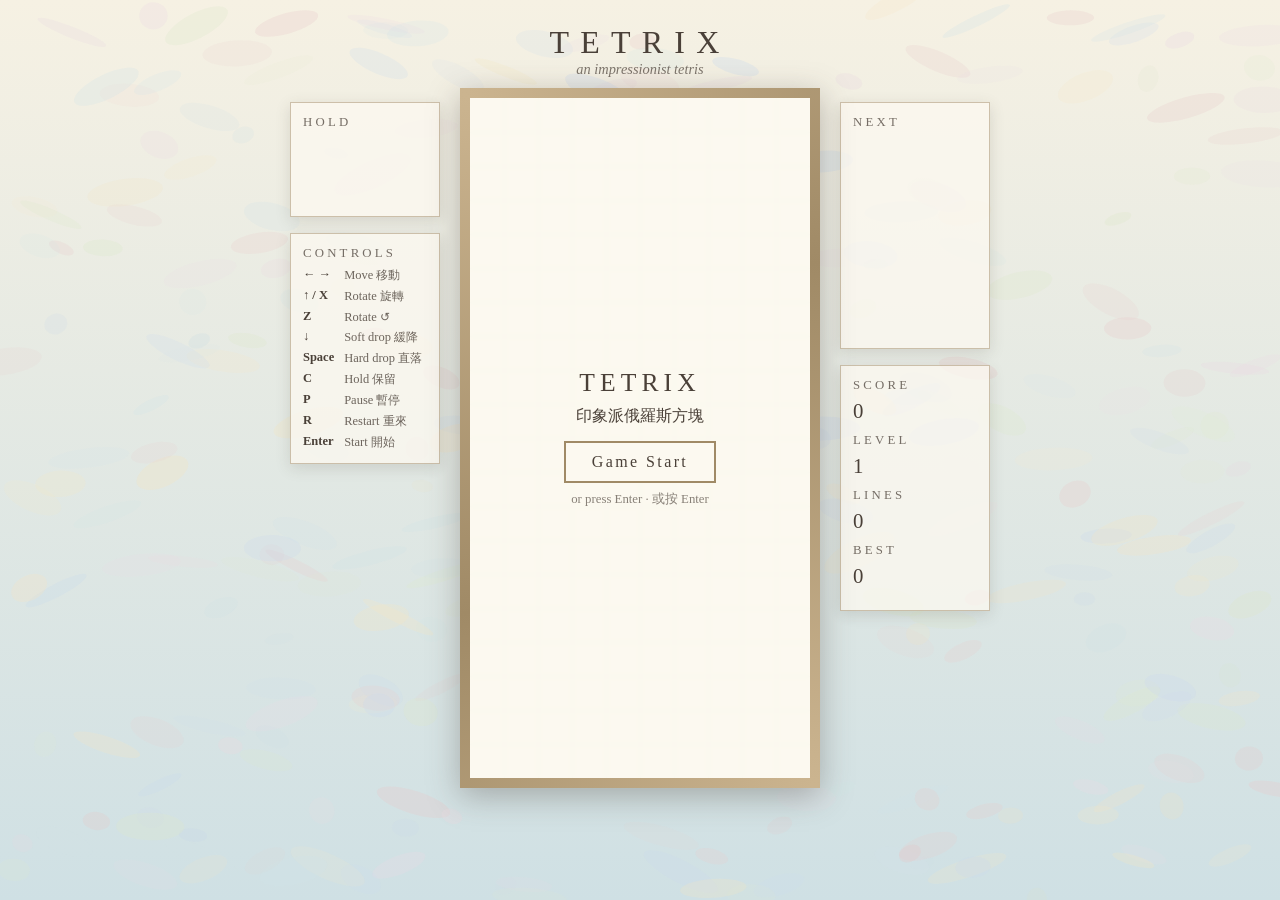
==== index.html @ b40b98a2 "Fit the board to the window height Cell size is now computed from the viewport at load (and on resiz" ====
<!DOCTYPE html>
<!-- GENERATED FILE — do not edit. Edit src/, styles.css or dev.html, then run: node build.mjs -->
<html lang="en">
<head>
  <meta charset="UTF-8" />
  <meta name="viewport" content="width=device-width, initial-scale=1.0" />
  <title>Tetrix — An Impressionist Tetris</title>
  <style>
/* Page chrome only — everything inside the canvases is painted by JS.
   Typography leans on serifs for the gallery / impressionist mood. */

* {
  margin: 0;
  padding: 0;
  box-sizing: border-box;
}

body {
  font-family: Georgia, 'Times New Roman', serif;
  color: #4a4038;
  min-height: 100vh;
  overflow: hidden;
}

#background {
  position: fixed;
  inset: 0;
  z-index: -1;
}

.frame {
  display: flex;
  justify-content: center;
  align-items: flex-start;
  gap: 20px;
  padding: 24px 16px;
}

.stage {
  text-align: center;
}

.stage h1 {
  font-size: 2rem;
  font-weight: normal;
  letter-spacing: 0.35em;
  text-transform: uppercase;
}

.subtitle {
  font-style: italic;
  font-size: 0.9rem;
  opacity: 0.7;
  margin-bottom: 10px;
}

.board-wrap {
  position: relative;
  display: inline-block;
  border: 10px solid #b9a382;
  border-image: linear-gradient(135deg, #cbb48f, #a08a66, #cbb48f) 1;
  box-shadow: 0 8px 30px rgba(74, 64, 56, 0.35);
  background: #fcf9f0;
}

#board {
  display: block;
}

#effects {
  position: absolute;
  inset: 0;
  pointer-events: none;
}

.overlay {
  position: absolute;
  inset: 0;
  display: flex;
  flex-direction: column;
  justify-content: center;
  align-items: center;
  gap: 8px;
  background: rgba(252, 249, 240, 0.82);
  backdrop-filter: blur(2px);
}

.overlay h2 {
  font-size: 1.6rem;
  letter-spacing: 0.2em;
  text-transform: uppercase;
  font-weight: normal;
}

.overlay.hidden {
  display: none;
}

.overlay button {
  font-family: inherit;
  font-size: 1rem;
  letter-spacing: 0.15em;
  padding: 10px 26px;
  margin-top: 6px;
  color: #4a4038;
  background: rgba(252, 249, 240, 0.9);
  border: 2px solid #a08a66;
  cursor: pointer;
  transition: background 0.15s ease, transform 0.15s ease;
}

.overlay button:hover {
  background: #f2e3c0;
  transform: scale(1.04);
}

.overlay .hint {
  font-size: 0.8rem;
  opacity: 0.65;
}

.side {
  display: flex;
  flex-direction: column;
  gap: 16px;
  width: 150px;
  padding-top: 78px;
}

.panel {
  background: rgba(252, 249, 240, 0.75);
  border: 1px solid rgba(160, 138, 102, 0.5);
  box-shadow: 0 4px 14px rgba(74, 64, 56, 0.15);
  padding: 12px;
}

.panel h2 {
  font-size: 0.8rem;
  letter-spacing: 0.25em;
  text-transform: uppercase;
  font-weight: normal;
  opacity: 0.75;
  margin-bottom: 6px;
}

.panel canvas {
  display: block;
  margin: 0 auto;
}

.stats .stat {
  font-size: 1.3rem;
  margin-bottom: 10px;
  font-variant-numeric: tabular-nums;
}

.controls dl {
  display: grid;
  grid-template-columns: auto 1fr;
  gap: 4px 10px;
  font-size: 0.78rem;
}

.controls dt {
  font-weight: bold;
  white-space: nowrap;
}

.controls dd {
  opacity: 0.8;
}
</style>
</head>
<body>
  <canvas id="background"></canvas>

  <main class="frame">
    <aside class="side">
      <section class="panel">
        <h2>Hold</h2>
        <canvas id="hold"></canvas>
      </section>
      <section class="panel controls">
        <h2>Controls</h2>
        <dl>
          <dt>← →</dt><dd>Move 移動</dd>
          <dt>↑ / X</dt><dd>Rotate 旋轉</dd>
          <dt>Z</dt><dd>Rotate ↺</dd>
          <dt>↓</dt><dd>Soft drop 緩降</dd>
          <dt>Space</dt><dd>Hard drop 直落</dd>
          <dt>C</dt><dd>Hold 保留</dd>
          <dt>P</dt><dd>Pause 暫停</dd>
          <dt>R</dt><dd>Restart 重來</dd>
          <dt>Enter</dt><dd>Start 開始</dd>
        </dl>
      </section>
    </aside>

    <section class="stage">
      <h1>Tetrix</h1>
      <p class="subtitle">an impressionist tetris</p>
      <div class="board-wrap">
        <canvas id="board"></canvas>
        <canvas id="effects"></canvas>
        <div id="overlay" class="overlay hidden"></div>
      </div>
    </section>

    <aside class="side">
      <section class="panel">
        <h2>Next</h2>
        <canvas id="next"></canvas>
      </section>
      <section class="panel stats">
        <h2>Score</h2>
        <p class="stat" id="stat-score">0</p>
        <h2>Level</h2>
        <p class="stat" id="stat-level">1</p>
        <h2>Lines</h2>
        <p class="stat" id="stat-lines">0</p>
        <h2>Best</h2>
        <p class="stat" id="stat-high">0</p>
      </section>
    </aside>
  </main>

  <script>
'use strict';

// ---- src/core/emitter.js ----
const __m_core_emitter_js = (() => {
// Minimal event emitter so core logic can announce events (line clears,
// game over) without knowing about rendering or effects.

function createEmitter() {
  const listeners = new Map();
  return {
    on(event, fn) {
      if (!listeners.has(event)) listeners.set(event, new Set());
      listeners.get(event).add(fn);
      return () => listeners.get(event).delete(fn);
    },
    emit(event, payload) {
      const set = listeners.get(event);
      if (set) for (const fn of set) fn(payload);
    },
  };
}
return { createEmitter };
})();
const { createEmitter } = __m_core_emitter_js;


// ---- src/core/tetromino.js ----
const __m_core_tetromino_js = (() => {
// Tetromino definitions: base shapes, precomputed rotation states, and
// SRS wall-kick tables. Pure data + pure functions — no DOM.

const BASE_SHAPES = {
  I: [
    [0, 0, 0, 0],
    [1, 1, 1, 1],
    [0, 0, 0, 0],
    [0, 0, 0, 0],
  ],
  J: [
    [1, 0, 0],
    [1, 1, 1],
    [0, 0, 0],
  ],
  L: [
    [0, 0, 1],
    [1, 1, 1],
    [0, 0, 0],
  ],
  O: [
    [1, 1],
    [1, 1],
  ],
  S: [
    [0, 1, 1],
    [1, 1, 0],
    [0, 0, 0],
  ],
  T: [
    [0, 1, 0],
    [1, 1, 1],
    [0, 0, 0],
  ],
  Z: [
    [1, 1, 0],
    [0, 1, 1],
    [0, 0, 0],
  ],
};

const TYPES = Object.keys(BASE_SHAPES); // ['I','J','L','O','S','T','Z']

function rotateCW(matrix) {
  const n = matrix.length;
  const out = Array.from({ length: n }, () => Array(n).fill(0));
  for (let y = 0; y < n; y++) {
    for (let x = 0; x < n; x++) out[x][n - 1 - y] = matrix[y][x];
  }
  return out;
}

function cellsOf(matrix) {
  const cells = [];
  for (let y = 0; y < matrix.length; y++) {
    for (let x = 0; x < matrix.length; x++) {
      if (matrix[y][x]) cells.push([x, y]);
    }
  }
  return cells;
}

// ROTATIONS[type][rot] = list of [x, y] offsets, rot in 0..3 (CW order).
const ROTATIONS = {};
const MATRIX_SIZE = {};
for (const type of TYPES) {
  let m = BASE_SHAPES[type];
  MATRIX_SIZE[type] = m.length;
  ROTATIONS[type] = [];
  for (let r = 0; r < 4; r++) {
    ROTATIONS[type].push(cellsOf(m));
    m = rotateCW(m);
  }
}

// SRS wall kicks, expressed in screen coordinates (y grows downward, so the
// standard tables' y offsets are negated here). Key: `${from}>${to}`.
const KICKS_JLSTZ = {
  '0>1': [[0, 0], [-1, 0], [-1, -1], [0, 2], [-1, 2]],
  '1>0': [[0, 0], [1, 0], [1, 1], [0, -2], [1, -2]],
  '1>2': [[0, 0], [1, 0], [1, 1], [0, -2], [1, -2]],
  '2>1': [[0, 0], [-1, 0], [-1, -1], [0, 2], [-1, 2]],
  '2>3': [[0, 0], [1, 0], [1, -1], [0, 2], [1, 2]],
  '3>2': [[0, 0], [-1, 0], [-1, 1], [0, -2], [-1, -2]],
  '3>0': [[0, 0], [-1, 0], [-1, 1], [0, -2], [-1, -2]],
  '0>3': [[0, 0], [1, 0], [1, -1], [0, 2], [1, 2]],
};

const KICKS_I = {
  '0>1': [[0, 0], [-2, 0], [1, 0], [-2, 1], [1, -2]],
  '1>0': [[0, 0], [2, 0], [-1, 0], [2, -1], [-1, 2]],
  '1>2': [[0, 0], [-1, 0], [2, 0], [-1, -2], [2, 1]],
  '2>1': [[0, 0], [1, 0], [-2, 0], [1, 2], [-2, -1]],
  '2>3': [[0, 0], [2, 0], [-1, 0], [2, -1], [-1, 2]],
  '3>2': [[0, 0], [-2, 0], [1, 0], [-2, 1], [1, -2]],
  '3>0': [[0, 0], [1, 0], [-2, 0], [1, 2], [-2, -1]],
  '0>3': [[0, 0], [-1, 0], [2, 0], [-1, -2], [2, 1]],
};

function kicksFor(type, fromRot, toRot) {
  if (type === 'O') return [[0, 0]];
  const table = type === 'I' ? KICKS_I : KICKS_JLSTZ;
  return table[`${fromRot}>${toRot}`];
}

function spawnPosition(type, boardCols) {
  const size = MATRIX_SIZE[type];
  return {
    x: Math.floor((boardCols - size) / 2),
    y: type === 'I' ? -1 : 0,
  };
}
return { TYPES, ROTATIONS, MATRIX_SIZE, kicksFor, spawnPosition };
})();
const { TYPES, ROTATIONS, MATRIX_SIZE, kicksFor, spawnPosition } = __m_core_tetromino_js;


// ---- src/core/bag.js ----
const __m_core_bag_js = (() => {
// 7-bag randomizer: every 7 consecutive pieces contain each tetromino
// exactly once. RNG is injectable so tests can be deterministic.


function createBag(rng = Math.random) {
  let bag = [];

  function refill() {
    bag = [...TYPES];
    for (let i = bag.length - 1; i > 0; i--) {
      const j = Math.floor(rng() * (i + 1));
      [bag[i], bag[j]] = [bag[j], bag[i]];
    }
  }

  return {
    next() {
      if (bag.length === 0) refill();
      return bag.pop();
    },
  };
}
return { createBag };
})();
const { createBag } = __m_core_bag_js;


// ---- src/core/board.js ----
const __m_core_board_js = (() => {
// The playfield grid. Cells hold either null or a tetromino type string
// ('I'..'Z') — rendering decides what a type looks like.

function createBoard(cols, rows) {
  let grid = makeGrid(cols, rows);

  function makeGrid(w, h) {
    return Array.from({ length: h }, () => Array(w).fill(null));
  }

  return {
    cols,
    rows,
    get grid() {
      return grid;
    },
    cellAt(x, y) {
      return y >= 0 ? grid[y][x] : null;
    },
    // cells: [x, y] offsets; px/py: piece origin. Cells above the top
    // (y < 0) only collide with the side walls.
    collides(cells, px, py) {
      for (const [cx, cy] of cells) {
        const x = px + cx;
        const y = py + cy;
        if (x < 0 || x >= cols || y >= rows) return true;
        if (y >= 0 && grid[y][x] !== null) return true;
      }
      return false;
    },
    // Returns true if any merged cell landed above the visible field (top-out).
    merge(cells, px, py, type) {
      let topOut = false;
      for (const [cx, cy] of cells) {
        const x = px + cx;
        const y = py + cy;
        if (y < 0) {
          topOut = true;
          continue;
        }
        grid[y][x] = type;
      }
      return topOut;
    },
    fullRows() {
      const rowsFound = [];
      for (let y = 0; y < rows; y++) {
        if (grid[y].every((c) => c !== null)) rowsFound.push(y);
      }
      return rowsFound;
    },
    clearRows(rowIndexes) {
      const keep = grid.filter((_, y) => !rowIndexes.includes(y));
      while (keep.length < rows) keep.unshift(Array(cols).fill(null));
      grid = keep;
    },
    reset() {
      grid = makeGrid(cols, rows);
    },
  };
}
return { createBoard };
})();
const { createBoard } = __m_core_board_js;


// ---- src/core/game.js ----
const __m_core_game_js = (() => {
// Game state machine: spawning, gravity, lock delay, rotation with kicks,
// scoring, levels, hold. Pure logic — drives everything via tick(dt) and
// emits events; it never touches the DOM.


const STATE = {
  READY: 'ready', // waiting on the start screen; nothing moves until start()
  PLAYING: 'playing',
  PAUSED: 'paused',
  GAME_OVER: 'gameover',
};

function createGame({ board: boardCfg, timing, scoring, gravityMs, rng } = {}) {
  const cols = boardCfg?.cols ?? 10;
  const rows = boardCfg?.rows ?? 20;
  const lockDelayMs = timing?.lockDelayMs ?? 500;
  const score1 = scoring?.lineClear ?? { 1: 100, 2: 300, 3: 500, 4: 800 };
  const softDropPerCell = scoring?.softDropPerCell ?? 1;
  const hardDropPerCell = scoring?.hardDropPerCell ?? 2;
  const linesPerLevel = scoring?.linesPerLevel ?? 10;
  const gravityFn = gravityMs ?? ((level) => Math.max(1000 * 0.82 ** (level - 1), 55));

  const board = createBoard(cols, rows);
  const emitter = createEmitter();
  let bag = createBag(rng);

  const game = {
    board,
    state: STATE.READY,
    piece: null, // { type, rot, x, y }
    queue: [],
    holdType: null,
    canHold: true,
    score: 0,
    lines: 0,
    level: 1,
    on: emitter.on,
  };

  let gravityTimer = 0;
  let lockTimer = 0;
  let grounded = false;

  function cellsOf(piece) {
    return ROTATIONS[piece.type][piece.rot];
  }

  function refillQueue() {
    while (game.queue.length < 3) game.queue.push(bag.next());
  }

  function spawn(type) {
    const { x, y } = spawnPosition(type, cols);
    const piece = { type, rot: 0, x, y };
    if (board.collides(cellsOf(piece), x, y)) {
      game.piece = piece; // leave it visible where it jammed
      endGame();
      return;
    }
    game.piece = piece;
    gravityTimer = 0;
    lockTimer = 0;
    grounded = false;
  }

  function spawnNext() {
    refillQueue();
    spawn(game.queue.shift());
    refillQueue();
  }

  function endGame() {
    game.state = STATE.GAME_OVER;
    emitter.emit('gameover', { score: game.score, lines: game.lines, level: game.level });
  }

  function tryMove(dx, dy) {
    const p = game.piece;
    if (!p) return false;
    if (board.collides(cellsOf(p), p.x + dx, p.y + dy)) return false;
    p.x += dx;
    p.y += dy;
    if (dx !== 0) lockTimer = 0; // successful shift resets lock delay
    return true;
  }

  function isGrounded() {
    const p = game.piece;
    return board.collides(cellsOf(p), p.x, p.y + 1);
  }

  function lockPiece() {
    const p = game.piece;
    const topOut = board.merge(cellsOf(p), p.x, p.y, p.type);
    emitter.emit('lock', { piece: { ...p } });
    game.canHold = true;

    const full = board.fullRows();
    if (full.length > 0) {
      const cells = [];
      for (const y of full) {
        for (let x = 0; x < cols; x++) cells.push({ x, y, type: board.cellAt(x, y) });
      }
      board.clearRows(full);
      game.lines += full.length;
      game.score += (score1[full.length] ?? 0) * game.level;
      const newLevel = Math.floor(game.lines / linesPerLevel) + 1;
      if (newLevel > game.level) {
        game.level = newLevel;
        emitter.emit('levelup', { level: newLevel });
      }
      emitter.emit('lineclear', { rows: full, count: full.length, cells });
    }

    if (topOut) {
      endGame();
      return;
    }
    spawnNext();
  }

  const api = {
    get boardGrid() {
      return board.grid;
    },
    start() {
      if (game.state !== STATE.READY) return;
      spawnNext();
      game.state = STATE.PLAYING;
    },
    tick(dt) {
      if (game.state !== STATE.PLAYING || !game.piece) return;
      if (isGrounded()) {
        grounded = true;
        lockTimer += dt;
        if (lockTimer >= lockDelayMs) lockPiece();
        return;
      }
      if (grounded) {
        // Walked off a ledge — falling again.
        grounded = false;
        lockTimer = 0;
      }
      gravityTimer += dt;
      const step = gravityFn(game.level);
      while (gravityTimer >= step) {
        gravityTimer -= step;
        if (!tryMove(0, 1)) break;
      }
    },
    moveLeft() {
      if (game.state === STATE.PLAYING) tryMove(-1, 0);
    },
    moveRight() {
      if (game.state === STATE.PLAYING) tryMove(1, 0);
    },
    softDrop() {
      if (game.state !== STATE.PLAYING) return;
      if (tryMove(0, 1)) {
        game.score += softDropPerCell;
        gravityTimer = 0;
      }
    },
    hardDrop() {
      if (game.state !== STATE.PLAYING || !game.piece) return;
      let dist = 0;
      while (tryMove(0, 1)) dist++;
      game.score += dist * hardDropPerCell;
      lockPiece();
    },
    rotate(dir) {
      // dir: 1 = CW, -1 = CCW
      if (game.state !== STATE.PLAYING || !game.piece) return false;
      const p = game.piece;
      const toRot = (p.rot + dir + 4) % 4;
      for (const [kx, ky] of kicksFor(p.type, p.rot, toRot)) {
        if (!board.collides(ROTATIONS[p.type][toRot], p.x + kx, p.y + ky)) {
          p.rot = toRot;
          p.x += kx;
          p.y += ky;
          lockTimer = 0; // successful rotation resets lock delay
          return true;
        }
      }
      return false;
    },
    hold() {
      if (game.state !== STATE.PLAYING || !game.canHold || !game.piece) return;
      const current = game.piece.type;
      game.canHold = false;
      if (game.holdType === null) {
        game.holdType = current;
        spawnNext();
      } else {
        const swapped = game.holdType;
        game.holdType = current;
        spawn(swapped);
      }
    },
    ghostY() {
      const p = game.piece;
      if (!p) return null;
      let y = p.y;
      while (!board.collides(cellsOf(p), p.x, y + 1)) y++;
      return y;
    },
    togglePause() {
      if (game.state === STATE.PLAYING) game.state = STATE.PAUSED;
      else if (game.state === STATE.PAUSED) game.state = STATE.PLAYING;
    },
    reset() {
      board.reset();
      bag = createBag(rng);
      game.queue = [];
      game.holdType = null;
      game.canHold = true;
      game.score = 0;
      game.lines = 0;
      game.level = 1;
      game.state = STATE.PLAYING;
      spawnNext();
    },
    game,
  };

  return api;
}
return { STATE, createGame };
})();
const { STATE, createGame } = __m_core_game_js;


// ---- src/config.js ----
const __m_config_js = (() => {
// All gameplay/visual tunables live here so collaborators can adjust
// behaviour without touching logic. Keep this file dependency-free.

const BOARD = {
  cols: 10,
  rows: 20,
  cellSize: 34,    // px — the preferred size; shrunk at runtime to fit the window
  minCellSize: 16, // px — never smaller than this, even on tiny windows
};

// Vertical page chrome around the board (title + paddings + frame border),
// used to compute how much height is left for the board itself.
const PAGE_CHROME_PX = 150;

// Milliseconds per gravity step for a given level (1-based).
function gravityMs(level) {
  return Math.max(1000 * Math.pow(0.82, level - 1), 55);
}

const TIMING = {
  lockDelayMs: 500,
  dasMs: 170,       // delay before auto-repeat of left/right
  arrMs: 40,        // auto-repeat rate of left/right
  softDropMs: 40,   // soft-drop repeat rate while held
};

const SCORING = {
  lineClear: { 1: 100, 2: 300, 3: 500, 4: 800 }, // multiplied by level
  softDropPerCell: 1,
  hardDropPerCell: 2,
  linesPerLevel: 10,
};

// Monet-inspired palette: pond blues, wisteria, ochre, willow green, lilac, poppy.
const PALETTE = {
  I: '#5FA3B5',
  J: '#7B85B8',
  L: '#D9A15F',
  O: '#E3C567',
  S: '#8FAE6E',
  T: '#B287B6',
  Z: '#C9797B',
};

const CANVAS_STYLE = {
  pageTop: '#f6f1e3',      // cream canvas
  pageBottom: '#cfe0e4',   // pale pond blue
  boardWash: 'rgba(252, 249, 240, 0.72)', // translucent panel over the painting
  gridLine: 'rgba(90, 80, 70, 0.08)',
  backgroundDabs: ['#cfe0e4', '#e8d8e0', '#dbe6c9', '#f2e3c0', '#c9d8ea', '#e6c9c9'],
};

const EFFECTS = {
  particlesPerCell: 6,
  heartColors: ['#e58fa2', '#d96d8a', '#f0b3c0', '#c9797b'],
  starColors: ['#e9c46a', '#f4d58d', '#d9a15f', '#f7e8b0'],
  particleTtlMs: [700, 1300], // min..max lifetime
};

const KEYS = {
  left: ['ArrowLeft'],
  right: ['ArrowRight'],
  softDrop: ['ArrowDown'],
  hardDrop: [' '],
  rotateCW: ['ArrowUp', 'x', 'X'],
  rotateCCW: ['z', 'Z'],
  hold: ['c', 'C', 'Shift'],
  pause: ['p', 'P', 'Escape'],
  restart: ['r', 'R'],
  start: ['Enter'],
};
return { BOARD, PAGE_CHROME_PX, gravityMs, TIMING, SCORING, PALETTE, CANVAS_STYLE, EFFECTS, KEYS };
})();
const { BOARD, PAGE_CHROME_PX, gravityMs, TIMING, SCORING, PALETTE, CANVAS_STYLE, EFFECTS, KEYS } = __m_config_js;
const config = __m_config_js; // main.js uses 'import * as config'

// ---- src/render/sprites.js ----
const __m_render_sprites_js = (() => {
// Impressionist cell sprites. Each tetromino colour is painted ONCE onto an
// offscreen canvas as layers of short brush "dabs" with hue/light jitter,
// then blitted every frame — painterly look at 60 fps.

function hexToHsl(hex) {
  const n = parseInt(hex.slice(1), 16);
  const r = ((n >> 16) & 255) / 255;
  const g = ((n >> 8) & 255) / 255;
  const b = (n & 255) / 255;
  const max = Math.max(r, g, b);
  const min = Math.min(r, g, b);
  const l = (max + min) / 2;
  let h = 0;
  let s = 0;
  if (max !== min) {
    const d = max - min;
    s = l > 0.5 ? d / (2 - max - min) : d / (max + min);
    if (max === r) h = ((g - b) / d + (g < b ? 6 : 0)) / 6;
    else if (max === g) h = ((b - r) / d + 2) / 6;
    else h = ((r - g) / d + 4) / 6;
  }
  return { h: h * 360, s: s * 100, l: l * 100 };
}

function hsla(h, s, l, a) {
  return `hsla(${h}, ${clamp(s, 0, 100)}%, ${clamp(l, 0, 100)}%, ${a})`;
}

function clamp(v, lo, hi) {
  return Math.min(hi, Math.max(lo, v));
}

function rand(lo, hi) {
  return lo + Math.random() * (hi - lo);
}

function paintDabs(ctx, size, base, { count, alpha, lightShift = 0 }) {
  for (let i = 0; i < count; i++) {
    const len = rand(size * 0.18, size * 0.45);
    const angle = -0.65 + rand(-0.5, 0.5); // diagonal stroke bias
    const x = rand(size * 0.08, size * 0.92);
    const y = rand(size * 0.08, size * 0.92);
    ctx.strokeStyle = hsla(
      base.h + rand(-12, 12),
      base.s + rand(-14, 10),
      base.l + lightShift + rand(-14, 14),
      rand(alpha[0], alpha[1]),
    );
    ctx.lineWidth = rand(2, 4.2);
    ctx.lineCap = 'round';
    ctx.beginPath();
    ctx.moveTo(x - (Math.cos(angle) * len) / 2, y - (Math.sin(angle) * len) / 2);
    ctx.lineTo(x + (Math.cos(angle) * len) / 2, y + (Math.sin(angle) * len) / 2);
    ctx.stroke();
  }
}

function paintCell(size, hex) {
  const canvas = document.createElement('canvas');
  canvas.width = size;
  canvas.height = size;
  const ctx = canvas.getContext('2d');
  const base = hexToHsl(hex);

  // Under-painting: a slightly muted wash of the base colour.
  ctx.fillStyle = hsla(base.h, base.s * 0.8, base.l * 0.92, 1);
  ctx.fillRect(0, 0, size, size);

  // Body strokes, then light catching the top-left, shadow at bottom-right.
  paintDabs(ctx, size, base, { count: 26, alpha: [0.2, 0.5] });
  ctx.save();
  ctx.beginPath();
  ctx.rect(0, 0, size * 0.65, size * 0.65);
  ctx.clip();
  paintDabs(ctx, size, base, { count: 8, alpha: [0.25, 0.5], lightShift: 18 });
  ctx.restore();
  ctx.save();
  ctx.beginPath();
  ctx.rect(size * 0.4, size * 0.4, size * 0.6, size * 0.6);
  ctx.clip();
  paintDabs(ctx, size, base, { count: 7, alpha: [0.2, 0.4], lightShift: -16 });
  ctx.restore();

  // A soft, hand-drawn edge instead of a hard border.
  ctx.strokeStyle = hsla(base.h, base.s, base.l - 24, 0.35);
  ctx.lineWidth = 2;
  ctx.strokeRect(1, 1, size - 2, size - 2);
  return canvas;
}

function paintGhost(size, hex) {
  const canvas = document.createElement('canvas');
  canvas.width = size;
  canvas.height = size;
  const ctx = canvas.getContext('2d');
  const base = hexToHsl(hex);
  ctx.fillStyle = hsla(base.h, base.s * 0.7, base.l, 0.12);
  ctx.fillRect(0, 0, size, size);
  ctx.strokeStyle = hsla(base.h, base.s, base.l - 10, 0.4);
  ctx.setLineDash([5, 4]);
  ctx.lineWidth = 2;
  ctx.strokeRect(2, 2, size - 4, size - 4);
  return canvas;
}

function createSprites(palette, cellSize) {
  const cells = {};
  const ghosts = {};
  for (const [type, hex] of Object.entries(palette)) {
    cells[type] = paintCell(cellSize, hex);
    ghosts[type] = paintGhost(cellSize, hex);
  }
  return {
    cell: (type) => cells[type],
    ghost: (type) => ghosts[type],
  };
}
return { createSprites };
})();
const { createSprites } = __m_render_sprites_js;


// ---- src/render/background.js ----
const __m_render_background_js = (() => {
// Full-page Monet-style backdrop: a soft sky-to-pond gradient covered in
// hundreds of translucent elliptical dabs. Painted once (and on resize).

function rand(lo, hi) {
  return lo + Math.random() * (hi - lo);
}

function paintBackground(canvas, style) {
  const w = (canvas.width = window.innerWidth);
  const h = (canvas.height = window.innerHeight);
  const ctx = canvas.getContext('2d');

  const grad = ctx.createLinearGradient(0, 0, 0, h);
  grad.addColorStop(0, style.pageTop);
  grad.addColorStop(1, style.pageBottom);
  ctx.fillStyle = grad;
  ctx.fillRect(0, 0, w, h);

  const dabCount = Math.round((w * h) / 3800);
  for (let i = 0; i < dabCount; i++) {
    const color = style.backgroundDabs[Math.floor(rand(0, style.backgroundDabs.length))];
    ctx.save();
    ctx.translate(rand(0, w), rand(0, h));
    ctx.rotate(rand(-0.5, 0.5));
    ctx.globalAlpha = rand(0.1, 0.32);
    ctx.fillStyle = color;
    ctx.beginPath();
    ctx.ellipse(0, 0, rand(10, 42), rand(5, 14), 0, 0, Math.PI * 2);
    ctx.fill();
    ctx.restore();
  }
}

function installBackground(canvas, style) {
  paintBackground(canvas, style);
  window.addEventListener('resize', () => paintBackground(canvas, style));
}
return { paintBackground, installBackground };
})();
const { paintBackground, installBackground } = __m_render_background_js;


// ---- src/render/renderer.js ----
const __m_render_renderer_js = (() => {
// Per-frame drawing of the playfield, ghost piece, and the Next/Hold
// previews. Knows nothing about game rules — it just reads game state.


const PREVIEW_CELL = 20; // px per cell inside Next/Hold panels

function createRenderer({ boardCanvas, nextCanvas, holdCanvas, sprites, config }) {
  const { cols, rows, cellSize } = config.BOARD;
  boardCanvas.width = cols * cellSize;
  boardCanvas.height = rows * cellSize;
  nextCanvas.width = 5 * PREVIEW_CELL;
  nextCanvas.height = 10 * PREVIEW_CELL;
  holdCanvas.width = 5 * PREVIEW_CELL;
  holdCanvas.height = 3.4 * PREVIEW_CELL;

  const ctx = boardCanvas.getContext('2d');
  const nextCtx = nextCanvas.getContext('2d');
  const holdCtx = holdCanvas.getContext('2d');

  function drawSpriteCell(type, x, y, ghost = false) {
    const sprite = ghost ? sprites.ghost(type) : sprites.cell(type);
    ctx.drawImage(sprite, x * cellSize, y * cellSize);
  }

  function drawBoard(api) {
    const { game } = api;
    ctx.clearRect(0, 0, boardCanvas.width, boardCanvas.height);
    ctx.fillStyle = config.CANVAS_STYLE.boardWash;
    ctx.fillRect(0, 0, boardCanvas.width, boardCanvas.height);

    ctx.strokeStyle = config.CANVAS_STYLE.gridLine;
    ctx.lineWidth = 1;
    for (let x = 1; x < cols; x++) {
      ctx.beginPath();
      ctx.moveTo(x * cellSize + 0.5, 0);
      ctx.lineTo(x * cellSize + 0.5, boardCanvas.height);
      ctx.stroke();
    }
    for (let y = 1; y < rows; y++) {
      ctx.beginPath();
      ctx.moveTo(0, y * cellSize + 0.5);
      ctx.lineTo(boardCanvas.width, y * cellSize + 0.5);
      ctx.stroke();
    }

    const grid = api.boardGrid;
    for (let y = 0; y < rows; y++) {
      for (let x = 0; x < cols; x++) {
        if (grid[y][x]) drawSpriteCell(grid[y][x], x, y);
      }
    }

    const piece = game.piece;
    if (piece && game.state !== 'gameover') {
      const cells = ROTATIONS[piece.type][piece.rot];
      const gy = api.ghostY();
      if (gy !== null && gy !== piece.y) {
        for (const [cx, cy] of cells) {
          if (gy + cy >= 0) drawSpriteCell(piece.type, piece.x + cx, gy + cy, true);
        }
      }
      for (const [cx, cy] of cells) {
        if (piece.y + cy >= 0) drawSpriteCell(piece.type, piece.x + cx, piece.y + cy);
      }
    }
  }

  function drawPreviewPiece(pctx, type, originY) {
    const cells = ROTATIONS[type][0];
    const size = MATRIX_SIZE[type];
    // Trim to the occupied bounding box so every piece looks centred.
    const xs = cells.map(([x]) => x);
    const ys = cells.map(([, y]) => y);
    const wCells = Math.max(...xs) - Math.min(...xs) + 1;
    const hCells = Math.max(...ys) - Math.min(...ys) + 1;
    const offsetX = (pctx.canvas.width - wCells * PREVIEW_CELL) / 2 - Math.min(...xs) * PREVIEW_CELL;
    const sprite = sprites.cell(type);
    for (const [cx, cy] of cells) {
      pctx.drawImage(
        sprite,
        offsetX + cx * PREVIEW_CELL,
        originY + (cy - Math.min(...ys)) * PREVIEW_CELL,
        PREVIEW_CELL,
        PREVIEW_CELL,
      );
    }
    return hCells * PREVIEW_CELL;
  }

  function drawNext(api) {
    nextCtx.clearRect(0, 0, nextCanvas.width, nextCanvas.height);
    let y = PREVIEW_CELL * 0.5;
    for (const type of api.game.queue) {
      y += drawPreviewPiece(nextCtx, type, y) + PREVIEW_CELL;
    }
  }

  function drawHold(api) {
    holdCtx.clearRect(0, 0, holdCanvas.width, holdCanvas.height);
    if (api.game.holdType) {
      holdCtx.globalAlpha = api.game.canHold ? 1 : 0.35;
      drawPreviewPiece(holdCtx, api.game.holdType, PREVIEW_CELL * 0.5);
      holdCtx.globalAlpha = 1;
    }
  }

  return {
    draw(api) {
      drawBoard(api);
      drawNext(api);
      drawHold(api);
    },
  };
}
return { createRenderer };
})();
const { createRenderer } = __m_render_renderer_js;


// ---- src/effects/particles.js ----
const __m_effects_particles_js = (() => {
// Heart & star particle bursts for line clears. Runs on its own overlay
// canvas above the board so effects never dirty the playfield rendering.

function rand(lo, hi) {
  return lo + Math.random() * (hi - lo);
}

function pick(arr) {
  return arr[Math.floor(Math.random() * arr.length)];
}

function heartPath(ctx, s) {
  ctx.beginPath();
  ctx.moveTo(0, s);
  ctx.bezierCurveTo(-s, s * 0.4, -s * 0.9, -s * 0.6, 0, -s * 0.25);
  ctx.bezierCurveTo(s * 0.9, -s * 0.6, s, s * 0.4, 0, s);
  ctx.closePath();
}

function starPath(ctx, s) {
  ctx.beginPath();
  for (let i = 0; i < 10; i++) {
    const r = i % 2 === 0 ? s : s * 0.45;
    const a = -Math.PI / 2 + (i * Math.PI) / 5;
    const x = Math.cos(a) * r;
    const y = Math.sin(a) * r;
    if (i === 0) ctx.moveTo(x, y);
    else ctx.lineTo(x, y);
  }
  ctx.closePath();
}

function createParticles(canvas, effectsCfg) {
  const ctx = canvas.getContext('2d');
  let particles = [];

  return {
    get count() {
      return particles.length;
    },
    // cells: [{x, y}] in board coordinates; cellSize: px.
    burst(cells, cellSize) {
      for (const cell of cells) {
        for (let i = 0; i < effectsCfg.particlesPerCell; i++) {
          const shape = Math.random() < 0.5 ? 'heart' : 'star';
          particles.push({
            shape,
            color: pick(shape === 'heart' ? effectsCfg.heartColors : effectsCfg.starColors),
            x: (cell.x + rand(0.2, 0.8)) * cellSize,
            y: (cell.y + rand(0.2, 0.8)) * cellSize,
            vx: rand(-70, 70),
            vy: rand(-160, -40),
            rot: rand(0, Math.PI * 2),
            vr: rand(-3.5, 3.5),
            size: rand(5, 12),
            age: 0,
            ttl: rand(effectsCfg.particleTtlMs[0], effectsCfg.particleTtlMs[1]),
          });
        }
      }
    },
    update(dt) {
      const s = dt / 1000;
      for (const p of particles) {
        p.age += dt;
        p.x += p.vx * s;
        p.y += p.vy * s;
        p.vy += 140 * s; // gentle gravity so they float up then drift down
        p.rot += p.vr * s;
      }
      particles = particles.filter((p) => p.age < p.ttl);
    },
    draw() {
      ctx.clearRect(0, 0, canvas.width, canvas.height);
      for (const p of particles) {
        const life = 1 - p.age / p.ttl;
        ctx.save();
        ctx.translate(p.x, p.y);
        ctx.rotate(p.rot);
        ctx.globalAlpha = Math.min(1, life * 1.6);
        ctx.fillStyle = p.color;
        ctx.shadowColor = p.color;
        ctx.shadowBlur = 8;
        const size = p.size * (0.7 + 0.3 * life);
        if (p.shape === 'heart') heartPath(ctx, size);
        else starPath(ctx, size);
        ctx.fill();
        ctx.restore();
      }
    },
  };
}
return { createParticles };
})();
const { createParticles } = __m_effects_particles_js;


// ---- src/input/keyboard.js ----
const __m_input_keyboard_js = (() => {
// Keyboard input with DAS (delayed auto shift) for left/right and a fixed
// repeat rate for soft drop. Actions are injected, so this module has no
// dependency on game internals — easy to add touch/gamepad modules later.

function createKeyboard({ keys, timing, actions }) {
  const keyToAction = new Map();
  for (const [action, list] of Object.entries(keys)) {
    for (const k of list) keyToAction.set(k, action);
  }

  // Held state for auto-repeating actions.
  const held = {
    left: null,
    right: null,
    softDrop: null,
  };

  function onKeyDown(e) {
    const action = keyToAction.get(e.key);
    if (!action) return;
    e.preventDefault();
    if (e.repeat) return; // we do our own repeat

    if (action in held) {
      held[action] = { t: 0, repeatAcc: 0 };
      actions[action](); // fire immediately on press
    } else {
      actions[action]();
    }
  }

  function onKeyUp(e) {
    const action = keyToAction.get(e.key);
    if (action && action in held) held[action] = null;
  }

  window.addEventListener('keydown', onKeyDown);
  window.addEventListener('keyup', onKeyUp);

  return {
    // Call once per frame with elapsed ms.
    update(dt) {
      for (const dir of ['left', 'right']) {
        const h = held[dir];
        if (!h) continue;
        h.t += dt;
        if (h.t >= timing.dasMs) {
          h.repeatAcc += dt;
          while (h.repeatAcc >= timing.arrMs) {
            h.repeatAcc -= timing.arrMs;
            actions[dir]();
          }
        }
      }
      const sd = held.softDrop;
      if (sd) {
        sd.repeatAcc += dt;
        while (sd.repeatAcc >= timing.softDropMs) {
          sd.repeatAcc -= timing.softDropMs;
          actions.softDrop();
        }
      }
    },
    destroy() {
      window.removeEventListener('keydown', onKeyDown);
      window.removeEventListener('keyup', onKeyUp);
    },
  };
}
return { createKeyboard };
})();
const { createKeyboard } = __m_input_keyboard_js;


// ---- src/ui/hud.js ----
const __m_ui_hud_js = (() => {
// HUD: score / lines / level readouts, pause & game-over overlay, and the
// localStorage high score. Pure DOM bindings — no game logic.

const STORAGE_KEY = 'tetrix.highscore';

function createHud() {
  const el = {
    score: document.getElementById('stat-score'),
    lines: document.getElementById('stat-lines'),
    level: document.getElementById('stat-level'),
    high: document.getElementById('stat-high'),
    overlay: document.getElementById('overlay'),
  };

  let high = Number(localStorage.getItem(STORAGE_KEY) || 0);
  el.high.textContent = high;

  // Only rewrite the overlay when its content actually changes, so buttons
  // inside it keep their identity (and hover/focus state) across frames.
  let overlayKey = null;
  function setOverlay(key, html) {
    if (key === overlayKey) return;
    overlayKey = key;
    if (html) {
      el.overlay.innerHTML = html;
      el.overlay.classList.remove('hidden');
    } else {
      el.overlay.classList.add('hidden');
    }
  }

  return {
    update(api) {
      const { game } = api;
      el.score.textContent = game.score;
      el.lines.textContent = game.lines;
      el.level.textContent = game.level;
      if (game.score > high) {
        high = game.score;
        el.high.textContent = high;
      }
      if (game.state === 'ready') {
        setOverlay('ready', '<h2>Tetrix</h2><p>印象派俄羅斯方塊</p><button id="btn-start">Game Start</button><p class="hint">or press Enter · 或按 Enter</p>');
      } else if (game.state === 'paused') {
        setOverlay('paused', '<h2>Paused</h2><p>Press P to resume · 按 P 繼續</p>');
      } else if (game.state === 'gameover') {
        setOverlay(`gameover-${game.score}`, `<h2>Game Over</h2><p>Score ${game.score}</p><button id="btn-start">Play Again 再玩一次</button><p class="hint">or press R · 或按 R</p>`);
      } else {
        setOverlay(null, null);
      }
    },
    saveHighScore(score) {
      if (score >= high) localStorage.setItem(STORAGE_KEY, String(score));
    },
  };
}
return { createHud };
})();
const { createHud } = __m_ui_hud_js;


// ---- src/main.js ----
// Composition root: builds the game core, renderer, particles, input and
// HUD, wires them together, and runs the requestAnimationFrame loop.
// This is the ONLY file that knows about every module.


const boardCanvas = document.getElementById('board');
const effectsCanvas = document.getElementById('effects');
const nextCanvas = document.getElementById('next');
const holdCanvas = document.getElementById('hold');

installBackground(document.getElementById('background'), config.CANVAS_STYLE);

const gameApi = createGame({
  board: config.BOARD,
  timing: config.TIMING,
  scoring: config.SCORING,
  gravityMs: config.gravityMs,
});

// The board must fit the window: shrink the cell size (and thus repaint the
// sprites and resize every canvas) whenever the viewport demands it.
const preferredCellSize = config.BOARD.cellSize;

function fitCellSize() {
  const available = window.innerHeight - config.PAGE_CHROME_PX;
  const fit = Math.floor(available / config.BOARD.rows);
  return Math.max(config.BOARD.minCellSize, Math.min(preferredCellSize, fit));
}

let sprites;
let renderer;
let particles;

function buildRenderers() {
  config.BOARD.cellSize = fitCellSize();
  sprites = createSprites(config.PALETTE, config.BOARD.cellSize);
  renderer = createRenderer({ boardCanvas, nextCanvas, holdCanvas, sprites, config });
  effectsCanvas.width = boardCanvas.width;
  effectsCanvas.height = boardCanvas.height;
  particles = createParticles(effectsCanvas, config.EFFECTS);
}

buildRenderers();

let resizeTimer = null;
window.addEventListener('resize', () => {
  clearTimeout(resizeTimer);
  resizeTimer = setTimeout(() => {
    buildRenderers();
    renderer.draw(gameApi);
  }, 150);
});

const hud = createHud();

gameApi.game.on('lineclear', ({ cells }) => {
  particles.burst(cells, config.BOARD.cellSize);
});
gameApi.game.on('gameover', ({ score }) => {
  hud.saveHighScore(score);
});

// Start from the ready screen, or begin a fresh game after game over.
function startOrRestart() {
  if (gameApi.game.state === 'ready') gameApi.start();
  else if (gameApi.game.state === 'gameover') gameApi.reset();
}

const keyboard = createKeyboard({
  keys: config.KEYS,
  timing: config.TIMING,
  actions: {
    left: () => gameApi.moveLeft(),
    right: () => gameApi.moveRight(),
    softDrop: () => gameApi.softDrop(),
    hardDrop: () => gameApi.hardDrop(),
    rotateCW: () => gameApi.rotate(1),
    rotateCCW: () => gameApi.rotate(-1),
    hold: () => gameApi.hold(),
    pause: () => gameApi.togglePause(),
    restart: () => {
      if (gameApi.game.state !== 'ready') gameApi.reset();
    },
    start: startOrRestart,
  },
});

document.getElementById('overlay').addEventListener('click', (e) => {
  if (e.target.id === 'btn-start') startOrRestart();
});

// Paint the first frame synchronously so the start screen is visible even
// before requestAnimationFrame begins (e.g. hidden/backgrounded panes).
renderer.draw(gameApi);
hud.update(gameApi);

let last = performance.now();
function frame(now) {
  const dt = Math.min(now - last, 100); // clamp huge tab-switch deltas
  last = now;

  keyboard.update(dt);
  gameApi.tick(dt);
  particles.update(dt);

  renderer.draw(gameApi);
  particles.draw();
  hud.update(gameApi);

  requestAnimationFrame(frame);
}
requestAnimationFrame(frame);

// Debug/testing handle (used by automated verification; harmless in prod).
window.__tetrix = { gameApi, particles, renderer, hud, config };
</script>
</body>
</html>
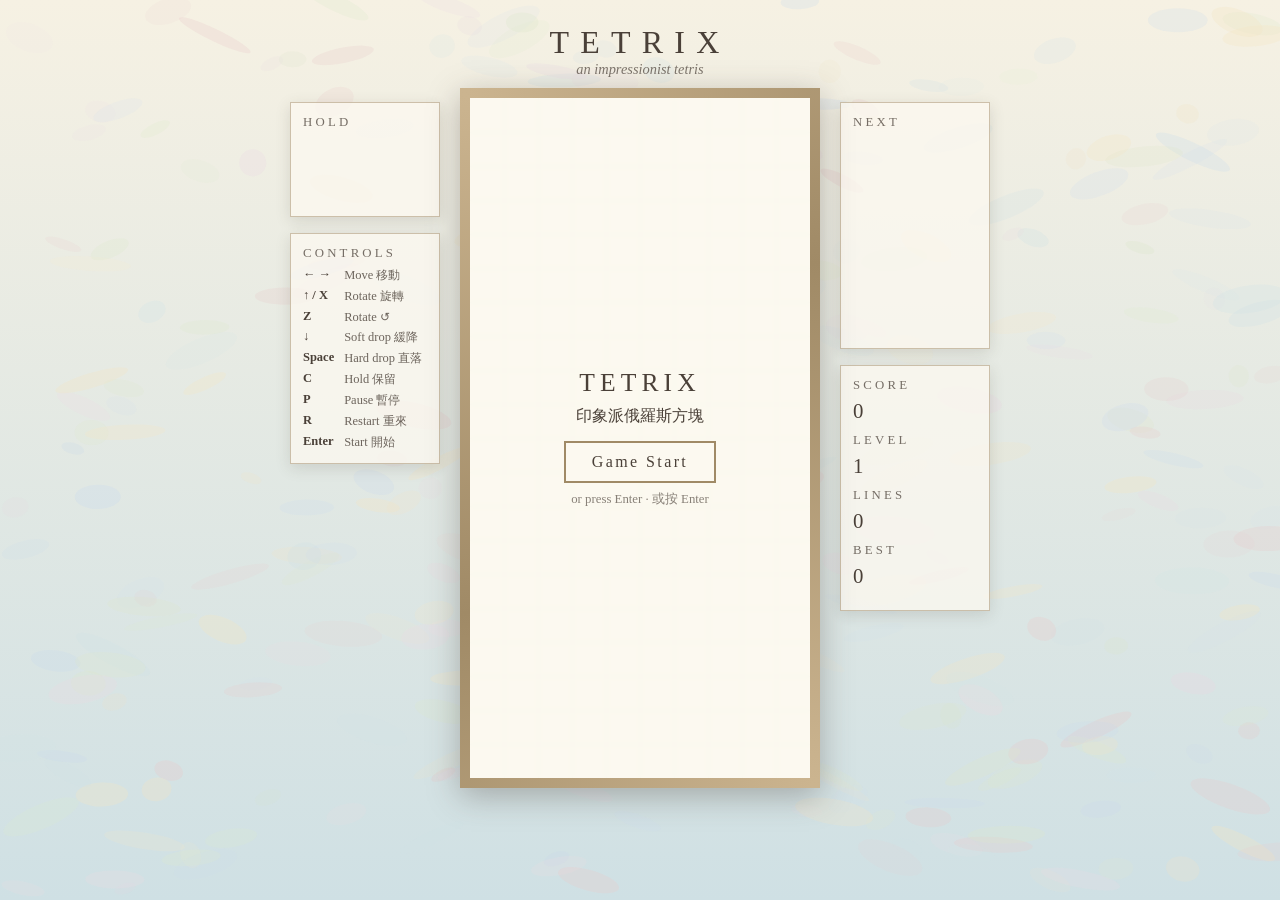
==== commit 81f5117f: "Add assets/ folder for swappable custom artwork Artwork can now be replaced without touching code an" ====
--- a/index.html
+++ b/index.html
@@ -224,6 +224,9 @@
     </aside>
   </main>
 
+  <!-- Optional custom artwork. Plain (non-module) script so it works from
+       file:// in the generated index.html too — see assets/README.md. -->
+  <script src="assets/manifest.js"></script>
   <script>
 'use strict';
 
@@ -779,6 +782,147 @@
 const { BOARD, PAGE_CHROME_PX, gravityMs, TIMING, SCORING, PALETTE, CANVAS_STYLE, EFFECTS, KEYS } = __m_config_js;
 const config = __m_config_js; // main.js uses 'import * as config'
 
+// ---- src/assets/loader.js ----
+const __m_assets_loader_js = (() => {
+// Optional external artwork. `assets/manifest.js` drops a plain object on
+// `window.TETRIX_ASSETS`; this module validates it, loads the images it names,
+// and hands the renderer a (possibly partial) map of piece type -> Image.
+//
+// Two rules govern everything here:
+//   1. A malformed manifest FAILS LOUDLY (console.error naming the field), so
+//      typos are found immediately instead of silently doing nothing.
+//   2. A missing or broken image FALLS BACK quietly to the painted sprite.
+//      The game must always start, whatever state assets/ is in.
+//
+// Note the manifest is a .js file, not .json, on purpose: `fetch()` is blocked
+// on file:// (null origin), so the double-clickable index.html could never read
+// a .json. A <script> tag reads fine from file://.
+
+const PIECE_TYPES = ['I', 'J', 'L', 'O', 'S', 'T', 'Z'];
+
+// Bump only on a breaking manifest format change; the loader refuses a
+// manifest whose version it does not understand.
+const MANIFEST_VERSION = 1;
+
+const ASSET_GLOBAL = 'TETRIX_ASSETS';
+
+const IMAGE_TIMEOUT_MS = 10000;
+
+// Pure — no DOM, no network — so this is unit-tested in Node.
+// Returns { skin: { name, cells } | null, errors: [], warnings: [] }.
+// A null skin means "use the built-in painted sprites", which is a perfectly
+// normal outcome (no manifest, or activeSkin left null), not a failure.
+function validateManifest(raw) {
+  const errors = [];
+  const warnings = [];
+  const fail = (msg) => {
+    errors.push(msg);
+    return { skin: null, errors, warnings };
+  };
+
+  if (raw === undefined || raw === null) return { skin: null, errors, warnings };
+  if (typeof raw !== 'object' || Array.isArray(raw)) {
+    return fail(`manifest must be an object, got ${Array.isArray(raw) ? 'array' : typeof raw}`);
+  }
+  if (raw.version !== MANIFEST_VERSION) {
+    return fail(`manifest version ${JSON.stringify(raw.version)} is not supported (expected ${MANIFEST_VERSION})`);
+  }
+
+  const active = raw.activeSkin;
+  if (active === undefined || active === null) return { skin: null, errors, warnings };
+  if (typeof active !== 'string') {
+    return fail(`activeSkin must be a string or null, got ${typeof active}`);
+  }
+
+  const skins = raw.skins;
+  if (skins === undefined || skins === null || typeof skins !== 'object' || Array.isArray(skins)) {
+    return fail(`activeSkin is "${active}" but "skins" is missing or not an object`);
+  }
+  const skin = skins[active];
+  if (skin === undefined) {
+    const available = Object.keys(skins);
+    return fail(
+      `activeSkin "${active}" is not defined in "skins" (available: ${available.length ? available.join(', ') : 'none'})`,
+    );
+  }
+  if (typeof skin !== 'object' || skin === null || Array.isArray(skin)) {
+    return fail(`skins["${active}"] must be an object`);
+  }
+  if (typeof skin.cells !== 'object' || skin.cells === null || Array.isArray(skin.cells)) {
+    return fail(`skins["${active}"].cells must be an object mapping piece type -> image path`);
+  }
+
+  const cells = {};
+  for (const type of PIECE_TYPES) {
+    const path = skin.cells[type];
+    if (path === undefined || path === null) {
+      warnings.push(`skin "${active}": no image for piece ${type} — that piece keeps the painted sprite`);
+      continue;
+    }
+    if (typeof path !== 'string' || path.trim() === '') {
+      warnings.push(`skin "${active}": cells.${type} must be a non-empty path string — ignored`);
+      continue;
+    }
+    cells[type] = path.trim();
+  }
+  for (const key of Object.keys(skin.cells)) {
+    if (!PIECE_TYPES.includes(key)) {
+      warnings.push(`skin "${active}": cells.${key} is not a piece type (${PIECE_TYPES.join(' ')}) — ignored`);
+    }
+  }
+  if (Object.keys(cells).length === 0) {
+    warnings.push(`skin "${active}" names no usable images — the whole board keeps the painted sprites`);
+  }
+
+  return { skin: { name: active, cells }, errors, warnings };
+}
+
+function loadImage(path) {
+  return new Promise((resolve) => {
+    const img = new Image();
+    let settled = false;
+    const done = (value) => {
+      if (settled) return;
+      settled = true;
+      clearTimeout(timer);
+      resolve(value);
+    };
+    // Never let a hung request stall the upgrade forever.
+    const timer = setTimeout(() => done(null), IMAGE_TIMEOUT_MS);
+    img.onload = () => done(img.naturalWidth > 0 ? img : null);
+    img.onerror = () => done(null);
+    img.src = path;
+  });
+}
+
+// Reads the manifest global, validates, and preloads. Resolves with
+// { skinName, images } where images maps piece type -> Image for the files
+// that actually loaded. Never rejects.
+// (`export const` rather than `export async function`: build.mjs only detects
+// the `export function` / `export const` forms — see README design rule 6.)
+const loadSkin = async (rawManifest, console_ = console) => {
+  const raw = rawManifest !== undefined ? rawManifest : globalThis[ASSET_GLOBAL];
+  const { skin, errors, warnings } = validateManifest(raw);
+
+  for (const e of errors) console_.error(`[tetrix/assets] ${e} — falling back to the painted sprites`);
+  for (const w of warnings) console_.warn(`[tetrix/assets] ${w}`);
+  if (!skin) return { skinName: null, images: {} };
+
+  const entries = Object.entries(skin.cells);
+  const loaded = await Promise.all(entries.map(([, path]) => loadImage(path)));
+
+  const images = {};
+  entries.forEach(([type, path], i) => {
+    if (loaded[i]) images[type] = loaded[i];
+    else console_.warn(`[tetrix/assets] could not load "${path}" for piece ${type} — painted sprite used instead`);
+  });
+  return { skinName: skin.name, images };
+};
+return { PIECE_TYPES, MANIFEST_VERSION, ASSET_GLOBAL, validateManifest, loadSkin };
+})();
+const { PIECE_TYPES, MANIFEST_VERSION, ASSET_GLOBAL, validateManifest, loadSkin } = __m_assets_loader_js;
+
+
 // ---- src/render/sprites.js ----
 const __m_render_sprites_js = (() => {
 // Impressionist cell sprites. Each tetromino colour is painted ONCE onto an
@@ -886,12 +1030,46 @@
   return canvas;
 }
 
-function createSprites(palette, cellSize) {
+// An external image scaled into one cell. Kept as its own offscreen canvas so
+// the per-frame draw stays a plain blit, exactly like the painted sprites.
+function blitImage(size, img) {
+  const canvas = document.createElement('canvas');
+  canvas.width = size;
+  canvas.height = size;
+  const ctx = canvas.getContext('2d');
+  ctx.imageSmoothingEnabled = true;
+  ctx.imageSmoothingQuality = 'high';
+  ctx.drawImage(img, 0, 0, size, size);
+  return canvas;
+}
+
+function imageGhost(size, img) {
+  const canvas = document.createElement('canvas');
+  canvas.width = size;
+  canvas.height = size;
+  const ctx = canvas.getContext('2d');
+  ctx.globalAlpha = 0.22;
+  ctx.imageSmoothingEnabled = true;
+  ctx.imageSmoothingQuality = 'high';
+  ctx.drawImage(img, 0, 0, size, size);
+  ctx.globalAlpha = 1;
+  ctx.strokeStyle = 'rgba(90, 80, 70, 0.4)';
+  ctx.setLineDash([5, 4]);
+  ctx.lineWidth = 2;
+  ctx.strokeRect(2, 2, size - 4, size - 4);
+  return canvas;
+}
+
+// `images` is an optional { type: HTMLImageElement } map from src/assets/loader.js.
+// Any type absent from it keeps the built-in impressionist painting, so a
+// partial or empty skin is a valid state rather than an error.
+function createSprites(palette, cellSize, images = {}) {
   const cells = {};
   const ghosts = {};
   for (const [type, hex] of Object.entries(palette)) {
-    cells[type] = paintCell(cellSize, hex);
-    ghosts[type] = paintGhost(cellSize, hex);
+    const img = images[type];
+    cells[type] = img ? blitImage(cellSize, img) : paintCell(cellSize, hex);
+    ghosts[type] = img ? imageGhost(cellSize, img) : paintGhost(cellSize, hex);
   }
   return {
     cell: (type) => cells[type],
@@ -1339,10 +1517,11 @@
 let sprites;
 let renderer;
 let particles;
+let skinImages = {}; // filled in later if assets/manifest.js names a usable skin
 
 function buildRenderers() {
   config.BOARD.cellSize = fitCellSize();
-  sprites = createSprites(config.PALETTE, config.BOARD.cellSize);
+  sprites = createSprites(config.PALETTE, config.BOARD.cellSize, skinImages);
   renderer = createRenderer({ boardCanvas, nextCanvas, holdCanvas, sprites, config });
   effectsCanvas.width = boardCanvas.width;
   effectsCanvas.height = boardCanvas.height;
@@ -1350,6 +1529,16 @@
 }
 
 buildRenderers();
+
+// External artwork is an upgrade, never a gate: the painted sprites are already
+// on screen, and we only repaint once (and if) the images actually arrive.
+loadSkin().then(({ skinName, images }) => {
+  if (Object.keys(images).length === 0) return;
+  skinImages = images;
+  buildRenderers();
+  renderer.draw(gameApi);
+  console.info(`[tetrix/assets] skin "${skinName}" applied (${Object.keys(images).length} pieces)`);
+});
 
 let resizeTimer = null;
 window.addEventListener('resize', () => {
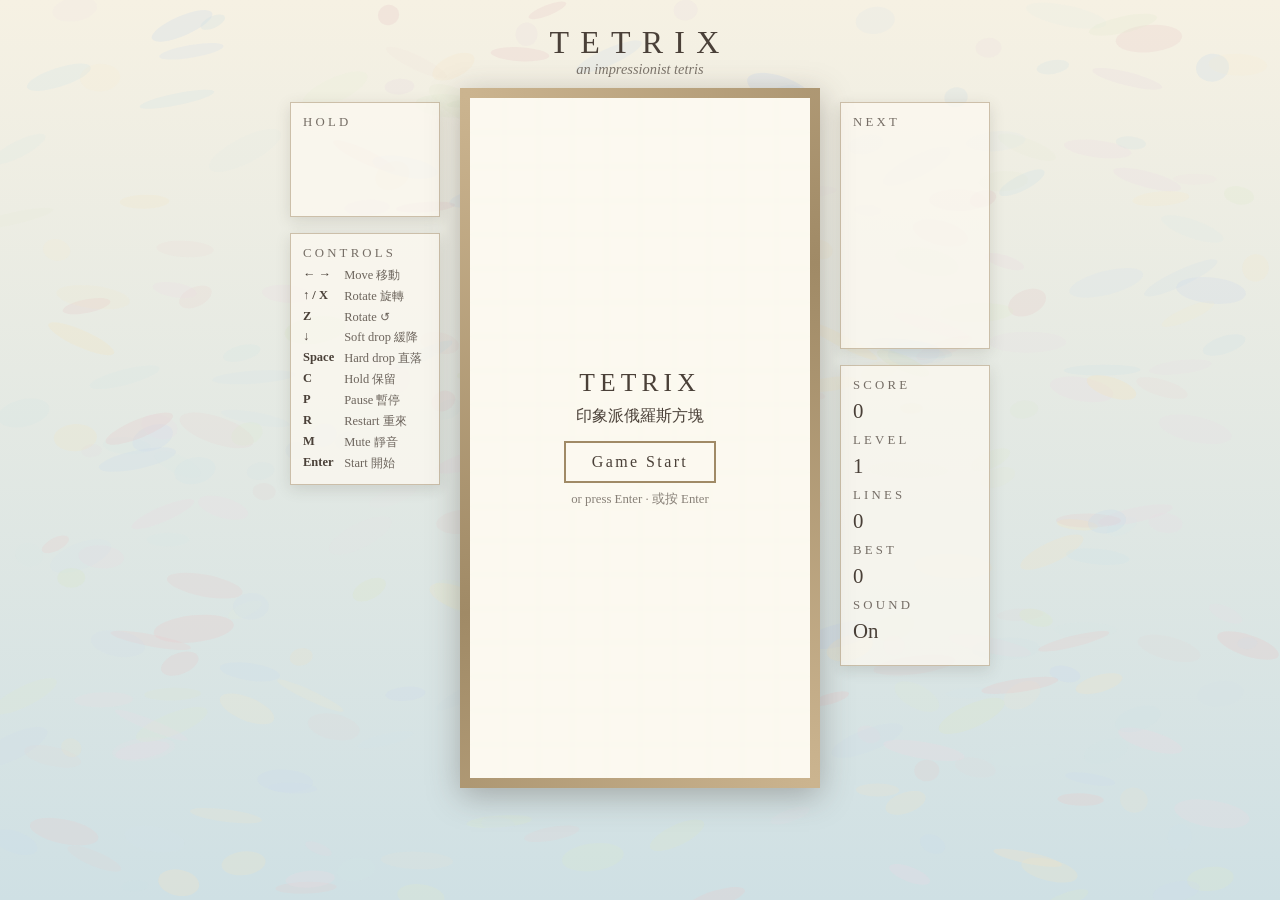
==== commit 3b4394da: "Add synthesised impressionist sound effects Every cue is generated at runtime with Web Audio — no au" ====
--- a/index.html
+++ b/index.html
@@ -191,6 +191,7 @@
           <dt>C</dt><dd>Hold 保留</dd>
           <dt>P</dt><dd>Pause 暫停</dd>
           <dt>R</dt><dd>Restart 重來</dd>
+          <dt>M</dt><dd>Mute 靜音</dd>
           <dt>Enter</dt><dd>Start 開始</dd>
         </dl>
       </section>
@@ -220,6 +221,8 @@
         <p class="stat" id="stat-lines">0</p>
         <h2>Best</h2>
         <p class="stat" id="stat-high">0</p>
+        <h2>Sound</h2>
+        <p class="stat" id="stat-sound">On</p>
       </section>
     </aside>
   </main>
@@ -227,6 +230,9 @@
   <!-- Optional custom artwork. Plain (non-module) script so it works from
        file:// in the generated index.html too — see assets/README.md. -->
   <script src="assets/manifest.js"></script>
+  <!-- Optional sound overrides — independent of the artwork manifest above.
+       Sound is synthesised by default, so this file may name nothing at all. -->
+  <script src="assets/audio/manifest.js"></script>
   <script>
 'use strict';
 
@@ -508,6 +514,11 @@
     score: 0,
     lines: 0,
     level: 1,
+    // Consecutive locks that cleared at least one row. 1 on the first clear,
+    // 2 on the next one in a row, back to 0 as soon as a piece locks without
+    // clearing. Carried on the `lineclear` event so presentation layers can
+    // react to a run without tracking state of their own.
+    combo: 0,
     on: emitter.on,
   };
 
@@ -577,13 +588,16 @@
       }
       board.clearRows(full);
       game.lines += full.length;
+      game.combo += 1;
       game.score += (score1[full.length] ?? 0) * game.level;
       const newLevel = Math.floor(game.lines / linesPerLevel) + 1;
       if (newLevel > game.level) {
         game.level = newLevel;
         emitter.emit('levelup', { level: newLevel });
       }
-      emitter.emit('lineclear', { rows: full, count: full.length, cells });
+      emitter.emit('lineclear', { rows: full, count: full.length, cells, combo: game.combo });
+    } else {
+      game.combo = 0;
     }
 
     if (topOut) {
@@ -640,6 +654,9 @@
       let dist = 0;
       while (tryMove(0, 1)) dist++;
       game.score += dist * hardDropPerCell;
+      // Announced before the lock so a listener can sound the impact ahead of
+      // any line-clear cue it triggers.
+      emitter.emit('harddrop', { distance: dist, type: game.piece.type });
       lockPiece();
     },
     rotate(dir) {
@@ -691,6 +708,7 @@
       game.score = 0;
       game.lines = 0;
       game.level = 1;
+      game.combo = 0;
       game.state = STATE.PLAYING;
       spawnNext();
     },
@@ -763,6 +781,51 @@
   heartColors: ['#e58fa2', '#d96d8a', '#f0b3c0', '#c9797b'],
   starColors: ['#e9c46a', '#f4d58d', '#d9a15f', '#f7e8b0'],
   particleTtlMs: [700, 1300], // min..max lifetime
+};
+
+// Impressionist sound. Everything is synthesised at runtime from these numbers
+// — no audio files needed — so pitch is an exact parameter rather than a
+// playback-rate hack. Harmony is built on a pentatonic/whole-tone colour
+// (Debussy's palette): soft attacks, long decays, nothing that resolves hard.
+//
+// `semitones` are offsets from `rootHz`. Read the `clears` table top to bottom
+// and you can see the requested "solemnity" gradient in the numbers: the root
+// drops an octave, voices are added, and attack/decay both stretch out.
+const AUDIO = {
+  enabled: true,
+  masterVolume: 0.45,
+  rootHz: 277.18, // C#4 — the black-key pentatonic everything is transposed from
+  comboSemitonesPerStep: 2, // whole-tone step per extra combo; keeps the colour
+  maxComboSteps: 6,         // stop transposing up beyond this, or it turns shrill
+  reverb: { seconds: 2.6, decay: 2.4, mix: 0.34 },
+
+  // Soft landing: a barely-there tap so ordinary play is not noisy.
+  lock: { semitones: [12], attack: 0.004, decay: 0.2, gain: 0.09, type: 'triangle' },
+
+  // "Urgent" hard drop: fast downward glide plus a short noise impact — dry and
+  // percussive, deliberately the opposite of the washy line-clear chords.
+  hardDrop: {
+    fromSemitone: 15,
+    toSemitone: -5,
+    attack: 0.002,
+    glideMs: 90,
+    decay: 0.32,
+    gain: 0.3,
+    type: 'sawtooth',
+    noiseGain: 0.16,
+    noiseDecay: 0.16,
+  },
+
+  // Line clears: 1 = light shimmer high up, 4 = low, wide and slow to fade.
+  clears: {
+    1: { semitones: [12, 16], attack: 0.01, decay: 1.0, gain: 0.3, type: 'sine', spreadMs: 25 },
+    2: { semitones: [7, 12, 16], attack: 0.018, decay: 1.5, gain: 0.36, type: 'sine', spreadMs: 35 },
+    3: { semitones: [0, 7, 12, 19], attack: 0.03, decay: 2.1, gain: 0.42, type: 'triangle', spreadMs: 45 },
+    4: { semitones: [-12, -5, 0, 7, 12, 19], attack: 0.055, decay: 3.2, gain: 0.5, type: 'triangle', spreadMs: 60 },
+  },
+
+  levelUp: { semitones: [0, 4, 7, 12, 16], attack: 0.012, decay: 1.6, gain: 0.26, type: 'sine', spreadMs: 70 },
+  gameOver: { semitones: [0, -2, -4, -8], attack: 0.06, decay: 2.8, gain: 0.3, type: 'sine', spreadMs: 220 },
 };
 
 const KEYS = {
@@ -776,10 +839,11 @@
   pause: ['p', 'P', 'Escape'],
   restart: ['r', 'R'],
   start: ['Enter'],
+  mute: ['m', 'M'],
 };
-return { BOARD, PAGE_CHROME_PX, gravityMs, TIMING, SCORING, PALETTE, CANVAS_STYLE, EFFECTS, KEYS };
+return { BOARD, PAGE_CHROME_PX, gravityMs, TIMING, SCORING, PALETTE, CANVAS_STYLE, EFFECTS, AUDIO, KEYS };
 })();
-const { BOARD, PAGE_CHROME_PX, gravityMs, TIMING, SCORING, PALETTE, CANVAS_STYLE, EFFECTS, KEYS } = __m_config_js;
+const { BOARD, PAGE_CHROME_PX, gravityMs, TIMING, SCORING, PALETTE, CANVAS_STYLE, EFFECTS, AUDIO, KEYS } = __m_config_js;
 const config = __m_config_js; // main.js uses 'import * as config'
 
 // ---- src/assets/loader.js ----
@@ -921,6 +985,407 @@
 return { PIECE_TYPES, MANIFEST_VERSION, ASSET_GLOBAL, validateManifest, loadSkin };
 })();
 const { PIECE_TYPES, MANIFEST_VERSION, ASSET_GLOBAL, validateManifest, loadSkin } = __m_assets_loader_js;
+
+
+// ---- src/audio/synth.js ----
+const __m_audio_synth_js = (() => {
+// Impressionist synthesiser. Every sound is built from oscillators at runtime,
+// so there are no audio files to ship and pitch is an exact parameter — which
+// is what makes "higher pitch on higher combo" a real transposition rather than
+// a sped-up sample.
+//
+// The scheduling functions take a context and a destination rather than owning
+// them, so the exact same graph can be rendered into an OfflineAudioContext and
+// measured. That is how the sound design is verified — see docs/plans/.
+
+// Convert a semitone offset from the root into a frequency.
+function semitoneHz(rootHz, semitones) {
+  return rootHz * Math.pow(2, semitones / 12);
+}
+
+// A decaying noise burst used as a reverb impulse response: cheap, and it gives
+// the wash of tone that the painted visuals ask for.
+function createReverbImpulse(ctx, seconds, decay) {
+  const length = Math.max(1, Math.floor(ctx.sampleRate * seconds));
+  const buffer = ctx.createBuffer(2, length, ctx.sampleRate);
+  for (let ch = 0; ch < 2; ch++) {
+    const data = buffer.getChannelData(ch);
+    for (let i = 0; i < length; i++) {
+      data[i] = (Math.random() * 2 - 1) * Math.pow(1 - i / length, decay);
+    }
+  }
+  return buffer;
+}
+
+// Soft attack, long exponential tail. Never rings a hard edge.
+function envelope(ctx, at, attack, decay, peak) {
+  const gain = ctx.createGain();
+  gain.gain.setValueAtTime(0.0001, at);
+  gain.gain.linearRampToValueAtTime(Math.max(peak, 0.0002), at + attack);
+  gain.gain.exponentialRampToValueAtTime(0.0001, at + attack + decay);
+  return gain;
+}
+
+// A voicing: one oscillator per semitone, entries staggered by `spreadMs` so
+// the chord blooms rather than lands as a block.
+// Returns the time the cue finishes.
+function scheduleChord(ctx, destination, spec, { rootHz, at, semitoneShift = 0, velocity = 1 }) {
+  const start = at ?? ctx.currentTime;
+  const spread = (spec.spreadMs ?? 0) / 1000;
+  let end = start;
+  spec.semitones.forEach((semi, i) => {
+    const t = start + i * spread;
+    const osc = ctx.createOscillator();
+    osc.type = spec.type ?? 'sine';
+    osc.frequency.setValueAtTime(semitoneHz(rootHz, semi + semitoneShift), t);
+    // A touch of detune keeps stacked voices from sounding electronically exact.
+    osc.detune.setValueAtTime((i % 2 === 0 ? 1 : -1) * 4, t);
+    const gain = envelope(ctx, t, spec.attack, spec.decay, (spec.gain * velocity) / spec.semitones.length);
+    osc.connect(gain).connect(destination);
+    osc.start(t);
+    osc.stop(t + spec.attack + spec.decay + 0.05);
+    end = Math.max(end, t + spec.attack + spec.decay);
+  });
+  return end;
+}
+
+// The urgent one: a fast downward glide plus a filtered noise thud.
+function scheduleGlide(ctx, destination, spec, { rootHz, at, velocity = 1 }) {
+  const start = at ?? ctx.currentTime;
+  const osc = ctx.createOscillator();
+  osc.type = spec.type ?? 'sawtooth';
+  osc.frequency.setValueAtTime(semitoneHz(rootHz, spec.fromSemitone), start);
+  osc.frequency.exponentialRampToValueAtTime(
+    semitoneHz(rootHz, spec.toSemitone),
+    start + (spec.glideMs ?? 90) / 1000,
+  );
+  // Roll the top off so the sawtooth reads as urgency, not harshness.
+  const tone = ctx.createBiquadFilter();
+  tone.type = 'lowpass';
+  tone.frequency.setValueAtTime(2600, start);
+  const gain = envelope(ctx, start, spec.attack, spec.decay, spec.gain * velocity);
+  osc.connect(tone).connect(gain).connect(destination);
+  osc.start(start);
+  osc.stop(start + spec.attack + spec.decay + 0.05);
+
+  if (spec.noiseGain) {
+    const length = Math.max(1, Math.floor(ctx.sampleRate * (spec.noiseDecay ?? 0.15)));
+    const buffer = ctx.createBuffer(1, length, ctx.sampleRate);
+    const data = buffer.getChannelData(0);
+    for (let i = 0; i < length; i++) data[i] = (Math.random() * 2 - 1) * (1 - i / length);
+    const src = ctx.createBufferSource();
+    src.buffer = buffer;
+    const thud = ctx.createBiquadFilter();
+    thud.type = 'lowpass';
+    thud.frequency.setValueAtTime(900, start);
+    const noiseGain = envelope(ctx, start, 0.001, spec.noiseDecay ?? 0.15, spec.noiseGain * velocity);
+    src.connect(thud).connect(noiseGain).connect(destination);
+    src.start(start);
+  }
+  return start + spec.attack + spec.decay;
+}
+
+// Builds the shared graph — master gain, a softening lowpass, and a reverb send
+// — on any context. Returns the node cues should connect to.
+function createBus(ctx, cfg) {
+  const master = ctx.createGain();
+  master.gain.value = cfg.masterVolume;
+
+  const soften = ctx.createBiquadFilter();
+  soften.type = 'lowpass';
+  soften.frequency.value = 5200;
+
+  const dry = ctx.createGain();
+  dry.gain.value = 1 - cfg.reverb.mix;
+  const wet = ctx.createGain();
+  wet.gain.value = cfg.reverb.mix;
+
+  const convolver = ctx.createConvolver();
+  convolver.buffer = createReverbImpulse(ctx, cfg.reverb.seconds, cfg.reverb.decay);
+
+  const input = ctx.createGain();
+  input.connect(dry).connect(soften);
+  input.connect(convolver).connect(wet).connect(soften);
+  soften.connect(master).connect(ctx.destination);
+
+  return { input, master };
+}
+
+// Live wrapper: owns a real AudioContext, created lazily on the first user
+// gesture because browsers refuse to start audio before one.
+function createSynth(cfg) {
+  let ctx = null;
+  let bus = null;
+  let muted = false;
+
+  function ensure() {
+    if (ctx) return true;
+    const Ctor = globalThis.AudioContext || globalThis.webkitAudioContext;
+    if (!Ctor) return false; // no Web Audio (very old browser) — stay silent
+    ctx = new Ctor();
+    bus = createBus(ctx, cfg);
+    return true;
+  }
+
+  return {
+    get ready() {
+      return ctx !== null && ctx.state === 'running';
+    },
+    get muted() {
+      return muted;
+    },
+    // Must be called from a user gesture (the Game Start button / a keypress).
+    resume() {
+      if (!ensure()) return;
+      if (ctx.state === 'suspended') ctx.resume();
+    },
+    setMuted(value) {
+      muted = value;
+      if (bus) bus.master.gain.value = value ? 0 : cfg.masterVolume;
+    },
+    chord(spec, opts = {}) {
+      if (muted || !ensure() || ctx.state !== 'running') return;
+      scheduleChord(ctx, bus.input, spec, { rootHz: cfg.rootHz, at: ctx.currentTime, ...opts });
+    },
+    glide(spec, opts = {}) {
+      if (muted || !ensure() || ctx.state !== 'running') return;
+      scheduleGlide(ctx, bus.input, spec, { rootHz: cfg.rootHz, at: ctx.currentTime, ...opts });
+    },
+  };
+}
+return { semitoneHz, createReverbImpulse, scheduleChord, scheduleGlide, createBus, createSynth };
+})();
+const { semitoneHz, createReverbImpulse, scheduleChord, scheduleGlide, createBus, createSynth } = __m_audio_synth_js;
+
+
+// ---- src/audio/loader.js ----
+const __m_audio_loader_js = (() => {
+// Optional audio overrides. Everything is synthesised by default, so this layer
+// exists purely so someone can drop real recordings in later without touching
+// code. It reads `window.TETRIX_AUDIO`, set by assets/audio/manifest.js.
+//
+// Deliberately independent of src/assets/loader.js: different folder, different
+// manifest, different global. Swapping artwork must never disturb sound and vice
+// versa. The two share a shape on purpose — one mental model, two subsystems.
+//
+// Files are loaded through <audio> elements rather than fetch + decodeAudioData
+// because fetch is blocked on file://, where the double-clickable index.html runs.
+
+const AUDIO_CUES = ['lock', 'hardDrop', 'clear1', 'clear2', 'clear3', 'clear4', 'levelUp', 'gameOver'];
+
+const AUDIO_MANIFEST_VERSION = 1;
+
+const AUDIO_GLOBAL = 'TETRIX_AUDIO';
+
+const SAMPLE_TIMEOUT_MS = 10000;
+
+// Pure — no DOM — so the loud-vs-quiet rules are unit-tested in Node.
+// Returns { set: { name, cues } | null, errors: [], warnings: [] }.
+// A null set means "synthesise everything", which is the normal default.
+function validateAudioManifest(raw) {
+  const errors = [];
+  const warnings = [];
+  const fail = (msg) => {
+    errors.push(msg);
+    return { set: null, errors, warnings };
+  };
+
+  if (raw === undefined || raw === null) return { set: null, errors, warnings };
+  if (typeof raw !== 'object' || Array.isArray(raw)) {
+    return fail(`audio manifest must be an object, got ${Array.isArray(raw) ? 'array' : typeof raw}`);
+  }
+  if (raw.version !== AUDIO_MANIFEST_VERSION) {
+    return fail(
+      `audio manifest version ${JSON.stringify(raw.version)} is not supported (expected ${AUDIO_MANIFEST_VERSION})`,
+    );
+  }
+
+  const active = raw.activeSet;
+  if (active === undefined || active === null) return { set: null, errors, warnings };
+  if (typeof active !== 'string') {
+    return fail(`activeSet must be a string or null, got ${typeof active}`);
+  }
+
+  const sets = raw.sets;
+  if (sets === undefined || sets === null || typeof sets !== 'object' || Array.isArray(sets)) {
+    return fail(`activeSet is "${active}" but "sets" is missing or not an object`);
+  }
+  const set = sets[active];
+  if (set === undefined) {
+    const available = Object.keys(sets);
+    return fail(
+      `activeSet "${active}" is not defined in "sets" (available: ${available.length ? available.join(', ') : 'none'})`,
+    );
+  }
+  if (typeof set !== 'object' || set === null || Array.isArray(set)) {
+    return fail(`sets["${active}"] must be an object`);
+  }
+  if (typeof set.cues !== 'object' || set.cues === null || Array.isArray(set.cues)) {
+    return fail(`sets["${active}"].cues must be an object mapping cue name -> file path`);
+  }
+
+  const cues = {};
+  for (const cue of AUDIO_CUES) {
+    const path = set.cues[cue];
+    if (path === undefined || path === null) continue; // silently synthesised
+    if (typeof path !== 'string' || path.trim() === '') {
+      warnings.push(`set "${active}": cues.${cue} must be a non-empty path string — ignored`);
+      continue;
+    }
+    cues[cue] = path.trim();
+  }
+  for (const key of Object.keys(set.cues)) {
+    if (!AUDIO_CUES.includes(key)) {
+      warnings.push(`set "${active}": cues.${key} is not a cue name (${AUDIO_CUES.join(' ')}) — ignored`);
+    }
+  }
+  if (Object.keys(cues).length === 0) {
+    warnings.push(`set "${active}" names no usable files — every cue stays synthesised`);
+  }
+
+  return { set: { name: active, cues }, errors, warnings };
+}
+
+function loadSample(path) {
+  return new Promise((resolve) => {
+    const el = new Audio();
+    let settled = false;
+    const done = (value) => {
+      if (settled) return;
+      settled = true;
+      clearTimeout(timer);
+      resolve(value);
+    };
+    const timer = setTimeout(() => done(null), SAMPLE_TIMEOUT_MS);
+    el.addEventListener('canplaythrough', () => done(el), { once: true });
+    el.addEventListener('error', () => done(null), { once: true });
+    el.preload = 'auto';
+    el.src = path;
+    el.load();
+  });
+}
+
+// (`export const` rather than `export async function`: build.mjs only detects
+// the `export function` / `export const` forms — see README design rule 6.)
+const loadAudioSet = async (rawManifest, console_ = console) => {
+  const raw = rawManifest !== undefined ? rawManifest : globalThis[AUDIO_GLOBAL];
+  const { set, errors, warnings } = validateAudioManifest(raw);
+
+  for (const e of errors) console_.error(`[tetrix/audio] ${e} — every cue stays synthesised`);
+  for (const w of warnings) console_.warn(`[tetrix/audio] ${w}`);
+  if (!set) return { setName: null, samples: {} };
+
+  const entries = Object.entries(set.cues);
+  const loaded = await Promise.all(entries.map(([, path]) => loadSample(path)));
+
+  const samples = {};
+  entries.forEach(([cue, path], i) => {
+    if (loaded[i]) samples[cue] = loaded[i];
+    else console_.warn(`[tetrix/audio] could not load "${path}" for cue ${cue} — synthesised instead`);
+  });
+  return { setName: set.name, samples };
+};
+return { AUDIO_CUES, AUDIO_MANIFEST_VERSION, AUDIO_GLOBAL, validateAudioManifest, loadAudioSet };
+})();
+const { AUDIO_CUES, AUDIO_MANIFEST_VERSION, AUDIO_GLOBAL, validateAudioManifest, loadAudioSet } = __m_audio_loader_js;
+
+
+// ---- src/audio/sound.js ----
+const __m_audio_sound_js = (() => {
+// Maps game events to cues. This is the only file that knows what a "line
+// clear" should sound like; synth.js knows how to make a sound, loader.js knows
+// where optional files live, and core/ knows nothing about any of it.
+
+// How far up to transpose for a combo run. The first clear of a run is
+// unshifted; each consecutive one steps up, capped so it never turns shrill.
+function comboShift(cfg, combo) {
+  const steps = Math.min(Math.max(combo - 1, 0), cfg.maxComboSteps);
+  return steps * cfg.comboSemitonesPerStep;
+}
+
+function createSound({ cfg, synth, samples = {}, storage = globalThis.localStorage }) {
+  let muted = false;
+  // A hard drop emits `harddrop` immediately followed by `lock`. The slam
+  // already contains its own impact, so the settle tick would only muddy it.
+  let skipNextLock = false;
+  try {
+    muted = storage?.getItem('tetrix.muted') === '1';
+  } catch {
+    muted = false; // private browsing / storage disabled — just start unmuted
+  }
+  synth.setMuted(muted);
+
+  // An override file replaces the synthesised cue. Pitch still moves with the
+  // combo, but via playbackRate, which also shortens the sample — unavoidable
+  // without a full pitch-shifter, and documented in assets/audio/README.md.
+  function playSample(el, semitoneShift, velocity) {
+    const node = el.cloneNode();
+    node.volume = Math.min(1, cfg.masterVolume * velocity);
+    node.playbackRate = Math.pow(2, semitoneShift / 12);
+    const played = node.play();
+    if (played && typeof played.catch === 'function') played.catch(() => {});
+  }
+
+  function cue(name, spec, { semitoneShift = 0, velocity = 1, glide = false } = {}) {
+    if (muted) return;
+    const sample = samples[name];
+    if (sample) {
+      playSample(sample, semitoneShift, velocity);
+      return;
+    }
+    if (glide) synth.glide(spec, { velocity });
+    else synth.chord(spec, { semitoneShift, velocity });
+  }
+
+  return {
+    get muted() {
+      return muted;
+    },
+    // Browsers will not start audio outside a user gesture; call this from the
+    // start button and from keydown.
+    resume() {
+      synth.resume();
+    },
+    setMuted(value) {
+      muted = value;
+      synth.setMuted(value);
+      try {
+        storage?.setItem('tetrix.muted', value ? '1' : '0');
+      } catch {
+        /* storage unavailable — the setting just won't persist */
+      }
+    },
+    toggleMute() {
+      this.setMuted(!muted);
+      return muted;
+    },
+    onLock() {
+      if (skipNextLock) {
+        skipNextLock = false;
+        return;
+      }
+      cue('lock', cfg.lock);
+    },
+    onHardDrop({ distance = 0 } = {}) {
+      skipNextLock = true;
+      // A longer fall reads as a heavier landing.
+      cue('hardDrop', cfg.hardDrop, { velocity: 0.6 + 0.4 * Math.min(distance / 18, 1), glide: true });
+    },
+    onLineClear({ count = 1, combo = 1 } = {}) {
+      const spec = cfg.clears[Math.min(Math.max(count, 1), 4)];
+      cue(`clear${Math.min(Math.max(count, 1), 4)}`, spec, { semitoneShift: comboShift(cfg, combo) });
+    },
+    onLevelUp() {
+      cue('levelUp', cfg.levelUp);
+    },
+    onGameOver() {
+      cue('gameOver', cfg.gameOver);
+    },
+  };
+}
+return { comboShift, createSound };
+})();
+const { comboShift, createSound } = __m_audio_sound_js;
 
 
 // ---- src/render/sprites.js ----
@@ -1434,6 +1899,7 @@
     lines: document.getElementById('stat-lines'),
     level: document.getElementById('stat-level'),
     high: document.getElementById('stat-high'),
+    sound: document.getElementById('stat-sound'),
     overlay: document.getElementById('overlay'),
   };
 
@@ -1477,6 +1943,11 @@
     saveHighScore(score) {
       if (score >= high) localStorage.setItem(STORAGE_KEY, String(score));
     },
+    // Reflects the mute toggle (M). Guarded so the HUD still works if the
+    // markup predates the sound panel.
+    showMuted(muted) {
+      if (el.sound) el.sound.textContent = muted ? 'Off 靜音' : 'On';
+    },
   };
 }
 return { createHud };
@@ -1551,17 +2022,45 @@
 
 const hud = createHud();
 
-gameApi.game.on('lineclear', ({ cells }) => {
+// Sound is synthesised, so it needs no files and is ready immediately. The
+// samples object is filled in later only if assets/audio/manifest.js names
+// overrides; createSound holds the reference, so cues switch over in place.
+const audioSamples = {};
+const synth = createSynth(config.AUDIO);
+const sound = createSound({ cfg: config.AUDIO, synth, samples: audioSamples });
+
+hud.showMuted(sound.muted);
+
+loadAudioSet().then(({ setName, samples }) => {
+  const names = Object.keys(samples);
+  if (names.length === 0) return;
+  Object.assign(audioSamples, samples);
+  console.info(`[tetrix/audio] set "${setName}" applied (${names.join(', ')})`);
+});
+
+gameApi.game.on('lineclear', ({ cells, count, combo }) => {
   particles.burst(cells, config.BOARD.cellSize);
+  sound.onLineClear({ count, combo });
 });
+gameApi.game.on('harddrop', ({ distance }) => sound.onHardDrop({ distance }));
+gameApi.game.on('lock', () => sound.onLock());
+gameApi.game.on('levelup', () => sound.onLevelUp());
 gameApi.game.on('gameover', ({ score }) => {
   hud.saveHighScore(score);
+  sound.onGameOver();
 });
 
 // Start from the ready screen, or begin a fresh game after game over.
 function startOrRestart() {
+  sound.resume(); // browsers only allow audio to start from a user gesture
   if (gameApi.game.state === 'ready') gameApi.start();
   else if (gameApi.game.state === 'gameover') gameApi.reset();
+}
+
+// Any interaction counts as the gesture, so sound also works for a player who
+// starts with Enter or dives straight into the keyboard.
+for (const evt of ['keydown', 'pointerdown']) {
+  window.addEventListener(evt, () => sound.resume(), { once: true });
 }
 
 const keyboard = createKeyboard({
@@ -1580,6 +2079,7 @@
       if (gameApi.game.state !== 'ready') gameApi.reset();
     },
     start: startOrRestart,
+    mute: () => hud.showMuted(sound.toggleMute()),
   },
 });
 
@@ -1610,7 +2110,17 @@
 requestAnimationFrame(frame);
 
 // Debug/testing handle (used by automated verification; harmless in prod).
-window.__tetrix = { gameApi, particles, renderer, hud, config };
+// The audio entry exposes the schedulers so cues can be rendered into an
+// OfflineAudioContext and measured — that is how the sound design is verified.
+window.__tetrix = {
+  gameApi,
+  particles,
+  renderer,
+  hud,
+  config,
+  sound,
+  audio: { synth, scheduleChord, scheduleGlide, createBus, semitoneHz, comboShift },
+};
 </script>
 </body>
 </html>
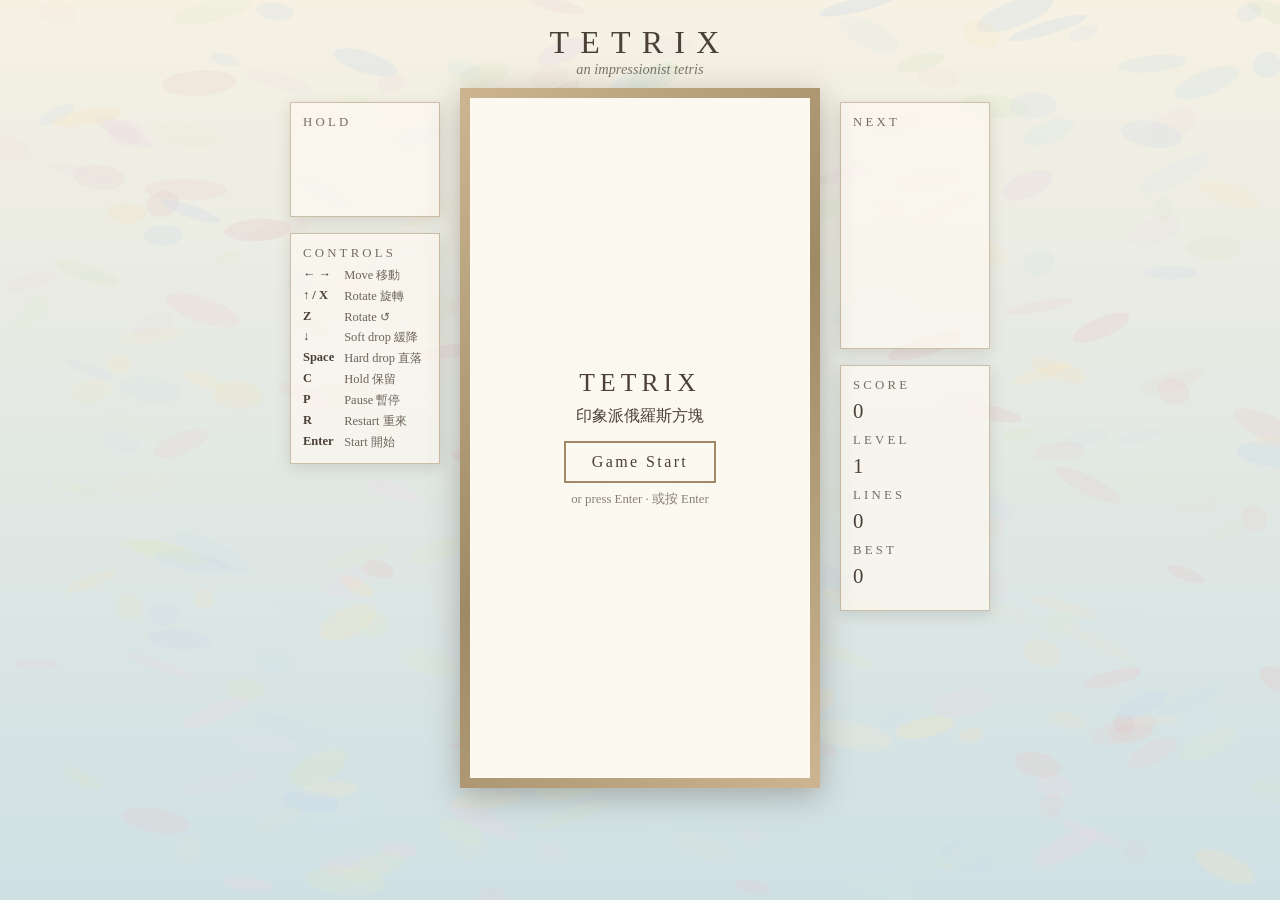
==== commit a865bb1c: "Match shortcuts by physical key so an IME cannot swallow them Letter shortcuts appeared to require c" ====
--- a/index.html
+++ b/index.html
@@ -191,7 +191,6 @@
           <dt>C</dt><dd>Hold 保留</dd>
           <dt>P</dt><dd>Pause 暫停</dd>
           <dt>R</dt><dd>Restart 重來</dd>
-          <dt>M</dt><dd>Mute 靜音</dd>
           <dt>Enter</dt><dd>Start 開始</dd>
         </dl>
       </section>
@@ -221,8 +220,6 @@
         <p class="stat" id="stat-lines">0</p>
         <h2>Best</h2>
         <p class="stat" id="stat-high">0</p>
-        <h2>Sound</h2>
-        <p class="stat" id="stat-sound">On</p>
       </section>
     </aside>
   </main>
@@ -230,9 +227,6 @@
   <!-- Optional custom artwork. Plain (non-module) script so it works from
        file:// in the generated index.html too — see assets/README.md. -->
   <script src="assets/manifest.js"></script>
-  <!-- Optional sound overrides — independent of the artwork manifest above.
-       Sound is synthesised by default, so this file may name nothing at all. -->
-  <script src="assets/audio/manifest.js"></script>
   <script>
 'use strict';
 
@@ -514,11 +508,6 @@
     score: 0,
     lines: 0,
     level: 1,
-    // Consecutive locks that cleared at least one row. 1 on the first clear,
-    // 2 on the next one in a row, back to 0 as soon as a piece locks without
-    // clearing. Carried on the `lineclear` event so presentation layers can
-    // react to a run without tracking state of their own.
-    combo: 0,
     on: emitter.on,
   };
 
@@ -588,16 +577,13 @@
       }
       board.clearRows(full);
       game.lines += full.length;
-      game.combo += 1;
       game.score += (score1[full.length] ?? 0) * game.level;
       const newLevel = Math.floor(game.lines / linesPerLevel) + 1;
       if (newLevel > game.level) {
         game.level = newLevel;
         emitter.emit('levelup', { level: newLevel });
       }
-      emitter.emit('lineclear', { rows: full, count: full.length, cells, combo: game.combo });
-    } else {
-      game.combo = 0;
+      emitter.emit('lineclear', { rows: full, count: full.length, cells });
     }
 
     if (topOut) {
@@ -654,9 +640,6 @@
       let dist = 0;
       while (tryMove(0, 1)) dist++;
       game.score += dist * hardDropPerCell;
-      // Announced before the lock so a listener can sound the impact ahead of
-      // any line-clear cue it triggers.
-      emitter.emit('harddrop', { distance: dist, type: game.piece.type });
       lockPiece();
     },
     rotate(dir) {
@@ -708,7 +691,6 @@
       game.score = 0;
       game.lines = 0;
       game.level = 1;
-      game.combo = 0;
       game.state = STATE.PLAYING;
       spawnNext();
     },
@@ -781,51 +763,6 @@
   heartColors: ['#e58fa2', '#d96d8a', '#f0b3c0', '#c9797b'],
   starColors: ['#e9c46a', '#f4d58d', '#d9a15f', '#f7e8b0'],
   particleTtlMs: [700, 1300], // min..max lifetime
-};
-
-// Impressionist sound. Everything is synthesised at runtime from these numbers
-// — no audio files needed — so pitch is an exact parameter rather than a
-// playback-rate hack. Harmony is built on a pentatonic/whole-tone colour
-// (Debussy's palette): soft attacks, long decays, nothing that resolves hard.
-//
-// `semitones` are offsets from `rootHz`. Read the `clears` table top to bottom
-// and you can see the requested "solemnity" gradient in the numbers: the root
-// drops an octave, voices are added, and attack/decay both stretch out.
-const AUDIO = {
-  enabled: true,
-  masterVolume: 0.45,
-  rootHz: 277.18, // C#4 — the black-key pentatonic everything is transposed from
-  comboSemitonesPerStep: 2, // whole-tone step per extra combo; keeps the colour
-  maxComboSteps: 6,         // stop transposing up beyond this, or it turns shrill
-  reverb: { seconds: 2.6, decay: 2.4, mix: 0.34 },
-
-  // Soft landing: a barely-there tap so ordinary play is not noisy.
-  lock: { semitones: [12], attack: 0.004, decay: 0.2, gain: 0.09, type: 'triangle' },
-
-  // "Urgent" hard drop: fast downward glide plus a short noise impact — dry and
-  // percussive, deliberately the opposite of the washy line-clear chords.
-  hardDrop: {
-    fromSemitone: 15,
-    toSemitone: -5,
-    attack: 0.002,
-    glideMs: 90,
-    decay: 0.32,
-    gain: 0.3,
-    type: 'sawtooth',
-    noiseGain: 0.16,
-    noiseDecay: 0.16,
-  },
-
-  // Line clears: 1 = light shimmer high up, 4 = low, wide and slow to fade.
-  clears: {
-    1: { semitones: [12, 16], attack: 0.01, decay: 1.0, gain: 0.3, type: 'sine', spreadMs: 25 },
-    2: { semitones: [7, 12, 16], attack: 0.018, decay: 1.5, gain: 0.36, type: 'sine', spreadMs: 35 },
-    3: { semitones: [0, 7, 12, 19], attack: 0.03, decay: 2.1, gain: 0.42, type: 'triangle', spreadMs: 45 },
-    4: { semitones: [-12, -5, 0, 7, 12, 19], attack: 0.055, decay: 3.2, gain: 0.5, type: 'triangle', spreadMs: 60 },
-  },
-
-  levelUp: { semitones: [0, 4, 7, 12, 16], attack: 0.012, decay: 1.6, gain: 0.26, type: 'sine', spreadMs: 70 },
-  gameOver: { semitones: [0, -2, -4, -8], attack: 0.06, decay: 2.8, gain: 0.3, type: 'sine', spreadMs: 220 },
 };
 
 const KEYS = {
@@ -839,11 +776,10 @@
   pause: ['p', 'P', 'Escape'],
   restart: ['r', 'R'],
   start: ['Enter'],
-  mute: ['m', 'M'],
 };
-return { BOARD, PAGE_CHROME_PX, gravityMs, TIMING, SCORING, PALETTE, CANVAS_STYLE, EFFECTS, AUDIO, KEYS };
+return { BOARD, PAGE_CHROME_PX, gravityMs, TIMING, SCORING, PALETTE, CANVAS_STYLE, EFFECTS, KEYS };
 })();
-const { BOARD, PAGE_CHROME_PX, gravityMs, TIMING, SCORING, PALETTE, CANVAS_STYLE, EFFECTS, AUDIO, KEYS } = __m_config_js;
+const { BOARD, PAGE_CHROME_PX, gravityMs, TIMING, SCORING, PALETTE, CANVAS_STYLE, EFFECTS, KEYS } = __m_config_js;
 const config = __m_config_js; // main.js uses 'import * as config'
 
 // ---- src/assets/loader.js ----
@@ -985,407 +921,6 @@
 return { PIECE_TYPES, MANIFEST_VERSION, ASSET_GLOBAL, validateManifest, loadSkin };
 })();
 const { PIECE_TYPES, MANIFEST_VERSION, ASSET_GLOBAL, validateManifest, loadSkin } = __m_assets_loader_js;
-
-
-// ---- src/audio/synth.js ----
-const __m_audio_synth_js = (() => {
-// Impressionist synthesiser. Every sound is built from oscillators at runtime,
-// so there are no audio files to ship and pitch is an exact parameter — which
-// is what makes "higher pitch on higher combo" a real transposition rather than
-// a sped-up sample.
-//
-// The scheduling functions take a context and a destination rather than owning
-// them, so the exact same graph can be rendered into an OfflineAudioContext and
-// measured. That is how the sound design is verified — see docs/plans/.
-
-// Convert a semitone offset from the root into a frequency.
-function semitoneHz(rootHz, semitones) {
-  return rootHz * Math.pow(2, semitones / 12);
-}
-
-// A decaying noise burst used as a reverb impulse response: cheap, and it gives
-// the wash of tone that the painted visuals ask for.
-function createReverbImpulse(ctx, seconds, decay) {
-  const length = Math.max(1, Math.floor(ctx.sampleRate * seconds));
-  const buffer = ctx.createBuffer(2, length, ctx.sampleRate);
-  for (let ch = 0; ch < 2; ch++) {
-    const data = buffer.getChannelData(ch);
-    for (let i = 0; i < length; i++) {
-      data[i] = (Math.random() * 2 - 1) * Math.pow(1 - i / length, decay);
-    }
-  }
-  return buffer;
-}
-
-// Soft attack, long exponential tail. Never rings a hard edge.
-function envelope(ctx, at, attack, decay, peak) {
-  const gain = ctx.createGain();
-  gain.gain.setValueAtTime(0.0001, at);
-  gain.gain.linearRampToValueAtTime(Math.max(peak, 0.0002), at + attack);
-  gain.gain.exponentialRampToValueAtTime(0.0001, at + attack + decay);
-  return gain;
-}
-
-// A voicing: one oscillator per semitone, entries staggered by `spreadMs` so
-// the chord blooms rather than lands as a block.
-// Returns the time the cue finishes.
-function scheduleChord(ctx, destination, spec, { rootHz, at, semitoneShift = 0, velocity = 1 }) {
-  const start = at ?? ctx.currentTime;
-  const spread = (spec.spreadMs ?? 0) / 1000;
-  let end = start;
-  spec.semitones.forEach((semi, i) => {
-    const t = start + i * spread;
-    const osc = ctx.createOscillator();
-    osc.type = spec.type ?? 'sine';
-    osc.frequency.setValueAtTime(semitoneHz(rootHz, semi + semitoneShift), t);
-    // A touch of detune keeps stacked voices from sounding electronically exact.
-    osc.detune.setValueAtTime((i % 2 === 0 ? 1 : -1) * 4, t);
-    const gain = envelope(ctx, t, spec.attack, spec.decay, (spec.gain * velocity) / spec.semitones.length);
-    osc.connect(gain).connect(destination);
-    osc.start(t);
-    osc.stop(t + spec.attack + spec.decay + 0.05);
-    end = Math.max(end, t + spec.attack + spec.decay);
-  });
-  return end;
-}
-
-// The urgent one: a fast downward glide plus a filtered noise thud.
-function scheduleGlide(ctx, destination, spec, { rootHz, at, velocity = 1 }) {
-  const start = at ?? ctx.currentTime;
-  const osc = ctx.createOscillator();
-  osc.type = spec.type ?? 'sawtooth';
-  osc.frequency.setValueAtTime(semitoneHz(rootHz, spec.fromSemitone), start);
-  osc.frequency.exponentialRampToValueAtTime(
-    semitoneHz(rootHz, spec.toSemitone),
-    start + (spec.glideMs ?? 90) / 1000,
-  );
-  // Roll the top off so the sawtooth reads as urgency, not harshness.
-  const tone = ctx.createBiquadFilter();
-  tone.type = 'lowpass';
-  tone.frequency.setValueAtTime(2600, start);
-  const gain = envelope(ctx, start, spec.attack, spec.decay, spec.gain * velocity);
-  osc.connect(tone).connect(gain).connect(destination);
-  osc.start(start);
-  osc.stop(start + spec.attack + spec.decay + 0.05);
-
-  if (spec.noiseGain) {
-    const length = Math.max(1, Math.floor(ctx.sampleRate * (spec.noiseDecay ?? 0.15)));
-    const buffer = ctx.createBuffer(1, length, ctx.sampleRate);
-    const data = buffer.getChannelData(0);
-    for (let i = 0; i < length; i++) data[i] = (Math.random() * 2 - 1) * (1 - i / length);
-    const src = ctx.createBufferSource();
-    src.buffer = buffer;
-    const thud = ctx.createBiquadFilter();
-    thud.type = 'lowpass';
-    thud.frequency.setValueAtTime(900, start);
-    const noiseGain = envelope(ctx, start, 0.001, spec.noiseDecay ?? 0.15, spec.noiseGain * velocity);
-    src.connect(thud).connect(noiseGain).connect(destination);
-    src.start(start);
-  }
-  return start + spec.attack + spec.decay;
-}
-
-// Builds the shared graph — master gain, a softening lowpass, and a reverb send
-// — on any context. Returns the node cues should connect to.
-function createBus(ctx, cfg) {
-  const master = ctx.createGain();
-  master.gain.value = cfg.masterVolume;
-
-  const soften = ctx.createBiquadFilter();
-  soften.type = 'lowpass';
-  soften.frequency.value = 5200;
-
-  const dry = ctx.createGain();
-  dry.gain.value = 1 - cfg.reverb.mix;
-  const wet = ctx.createGain();
-  wet.gain.value = cfg.reverb.mix;
-
-  const convolver = ctx.createConvolver();
-  convolver.buffer = createReverbImpulse(ctx, cfg.reverb.seconds, cfg.reverb.decay);
-
-  const input = ctx.createGain();
-  input.connect(dry).connect(soften);
-  input.connect(convolver).connect(wet).connect(soften);
-  soften.connect(master).connect(ctx.destination);
-
-  return { input, master };
-}
-
-// Live wrapper: owns a real AudioContext, created lazily on the first user
-// gesture because browsers refuse to start audio before one.
-function createSynth(cfg) {
-  let ctx = null;
-  let bus = null;
-  let muted = false;
-
-  function ensure() {
-    if (ctx) return true;
-    const Ctor = globalThis.AudioContext || globalThis.webkitAudioContext;
-    if (!Ctor) return false; // no Web Audio (very old browser) — stay silent
-    ctx = new Ctor();
-    bus = createBus(ctx, cfg);
-    return true;
-  }
-
-  return {
-    get ready() {
-      return ctx !== null && ctx.state === 'running';
-    },
-    get muted() {
-      return muted;
-    },
-    // Must be called from a user gesture (the Game Start button / a keypress).
-    resume() {
-      if (!ensure()) return;
-      if (ctx.state === 'suspended') ctx.resume();
-    },
-    setMuted(value) {
-      muted = value;
-      if (bus) bus.master.gain.value = value ? 0 : cfg.masterVolume;
-    },
-    chord(spec, opts = {}) {
-      if (muted || !ensure() || ctx.state !== 'running') return;
-      scheduleChord(ctx, bus.input, spec, { rootHz: cfg.rootHz, at: ctx.currentTime, ...opts });
-    },
-    glide(spec, opts = {}) {
-      if (muted || !ensure() || ctx.state !== 'running') return;
-      scheduleGlide(ctx, bus.input, spec, { rootHz: cfg.rootHz, at: ctx.currentTime, ...opts });
-    },
-  };
-}
-return { semitoneHz, createReverbImpulse, scheduleChord, scheduleGlide, createBus, createSynth };
-})();
-const { semitoneHz, createReverbImpulse, scheduleChord, scheduleGlide, createBus, createSynth } = __m_audio_synth_js;
-
-
-// ---- src/audio/loader.js ----
-const __m_audio_loader_js = (() => {
-// Optional audio overrides. Everything is synthesised by default, so this layer
-// exists purely so someone can drop real recordings in later without touching
-// code. It reads `window.TETRIX_AUDIO`, set by assets/audio/manifest.js.
-//
-// Deliberately independent of src/assets/loader.js: different folder, different
-// manifest, different global. Swapping artwork must never disturb sound and vice
-// versa. The two share a shape on purpose — one mental model, two subsystems.
-//
-// Files are loaded through <audio> elements rather than fetch + decodeAudioData
-// because fetch is blocked on file://, where the double-clickable index.html runs.
-
-const AUDIO_CUES = ['lock', 'hardDrop', 'clear1', 'clear2', 'clear3', 'clear4', 'levelUp', 'gameOver'];
-
-const AUDIO_MANIFEST_VERSION = 1;
-
-const AUDIO_GLOBAL = 'TETRIX_AUDIO';
-
-const SAMPLE_TIMEOUT_MS = 10000;
-
-// Pure — no DOM — so the loud-vs-quiet rules are unit-tested in Node.
-// Returns { set: { name, cues } | null, errors: [], warnings: [] }.
-// A null set means "synthesise everything", which is the normal default.
-function validateAudioManifest(raw) {
-  const errors = [];
-  const warnings = [];
-  const fail = (msg) => {
-    errors.push(msg);
-    return { set: null, errors, warnings };
-  };
-
-  if (raw === undefined || raw === null) return { set: null, errors, warnings };
-  if (typeof raw !== 'object' || Array.isArray(raw)) {
-    return fail(`audio manifest must be an object, got ${Array.isArray(raw) ? 'array' : typeof raw}`);
-  }
-  if (raw.version !== AUDIO_MANIFEST_VERSION) {
-    return fail(
-      `audio manifest version ${JSON.stringify(raw.version)} is not supported (expected ${AUDIO_MANIFEST_VERSION})`,
-    );
-  }
-
-  const active = raw.activeSet;
-  if (active === undefined || active === null) return { set: null, errors, warnings };
-  if (typeof active !== 'string') {
-    return fail(`activeSet must be a string or null, got ${typeof active}`);
-  }
-
-  const sets = raw.sets;
-  if (sets === undefined || sets === null || typeof sets !== 'object' || Array.isArray(sets)) {
-    return fail(`activeSet is "${active}" but "sets" is missing or not an object`);
-  }
-  const set = sets[active];
-  if (set === undefined) {
-    const available = Object.keys(sets);
-    return fail(
-      `activeSet "${active}" is not defined in "sets" (available: ${available.length ? available.join(', ') : 'none'})`,
-    );
-  }
-  if (typeof set !== 'object' || set === null || Array.isArray(set)) {
-    return fail(`sets["${active}"] must be an object`);
-  }
-  if (typeof set.cues !== 'object' || set.cues === null || Array.isArray(set.cues)) {
-    return fail(`sets["${active}"].cues must be an object mapping cue name -> file path`);
-  }
-
-  const cues = {};
-  for (const cue of AUDIO_CUES) {
-    const path = set.cues[cue];
-    if (path === undefined || path === null) continue; // silently synthesised
-    if (typeof path !== 'string' || path.trim() === '') {
-      warnings.push(`set "${active}": cues.${cue} must be a non-empty path string — ignored`);
-      continue;
-    }
-    cues[cue] = path.trim();
-  }
-  for (const key of Object.keys(set.cues)) {
-    if (!AUDIO_CUES.includes(key)) {
-      warnings.push(`set "${active}": cues.${key} is not a cue name (${AUDIO_CUES.join(' ')}) — ignored`);
-    }
-  }
-  if (Object.keys(cues).length === 0) {
-    warnings.push(`set "${active}" names no usable files — every cue stays synthesised`);
-  }
-
-  return { set: { name: active, cues }, errors, warnings };
-}
-
-function loadSample(path) {
-  return new Promise((resolve) => {
-    const el = new Audio();
-    let settled = false;
-    const done = (value) => {
-      if (settled) return;
-      settled = true;
-      clearTimeout(timer);
-      resolve(value);
-    };
-    const timer = setTimeout(() => done(null), SAMPLE_TIMEOUT_MS);
-    el.addEventListener('canplaythrough', () => done(el), { once: true });
-    el.addEventListener('error', () => done(null), { once: true });
-    el.preload = 'auto';
-    el.src = path;
-    el.load();
-  });
-}
-
-// (`export const` rather than `export async function`: build.mjs only detects
-// the `export function` / `export const` forms — see README design rule 6.)
-const loadAudioSet = async (rawManifest, console_ = console) => {
-  const raw = rawManifest !== undefined ? rawManifest : globalThis[AUDIO_GLOBAL];
-  const { set, errors, warnings } = validateAudioManifest(raw);
-
-  for (const e of errors) console_.error(`[tetrix/audio] ${e} — every cue stays synthesised`);
-  for (const w of warnings) console_.warn(`[tetrix/audio] ${w}`);
-  if (!set) return { setName: null, samples: {} };
-
-  const entries = Object.entries(set.cues);
-  const loaded = await Promise.all(entries.map(([, path]) => loadSample(path)));
-
-  const samples = {};
-  entries.forEach(([cue, path], i) => {
-    if (loaded[i]) samples[cue] = loaded[i];
-    else console_.warn(`[tetrix/audio] could not load "${path}" for cue ${cue} — synthesised instead`);
-  });
-  return { setName: set.name, samples };
-};
-return { AUDIO_CUES, AUDIO_MANIFEST_VERSION, AUDIO_GLOBAL, validateAudioManifest, loadAudioSet };
-})();
-const { AUDIO_CUES, AUDIO_MANIFEST_VERSION, AUDIO_GLOBAL, validateAudioManifest, loadAudioSet } = __m_audio_loader_js;
-
-
-// ---- src/audio/sound.js ----
-const __m_audio_sound_js = (() => {
-// Maps game events to cues. This is the only file that knows what a "line
-// clear" should sound like; synth.js knows how to make a sound, loader.js knows
-// where optional files live, and core/ knows nothing about any of it.
-
-// How far up to transpose for a combo run. The first clear of a run is
-// unshifted; each consecutive one steps up, capped so it never turns shrill.
-function comboShift(cfg, combo) {
-  const steps = Math.min(Math.max(combo - 1, 0), cfg.maxComboSteps);
-  return steps * cfg.comboSemitonesPerStep;
-}
-
-function createSound({ cfg, synth, samples = {}, storage = globalThis.localStorage }) {
-  let muted = false;
-  // A hard drop emits `harddrop` immediately followed by `lock`. The slam
-  // already contains its own impact, so the settle tick would only muddy it.
-  let skipNextLock = false;
-  try {
-    muted = storage?.getItem('tetrix.muted') === '1';
-  } catch {
-    muted = false; // private browsing / storage disabled — just start unmuted
-  }
-  synth.setMuted(muted);
-
-  // An override file replaces the synthesised cue. Pitch still moves with the
-  // combo, but via playbackRate, which also shortens the sample — unavoidable
-  // without a full pitch-shifter, and documented in assets/audio/README.md.
-  function playSample(el, semitoneShift, velocity) {
-    const node = el.cloneNode();
-    node.volume = Math.min(1, cfg.masterVolume * velocity);
-    node.playbackRate = Math.pow(2, semitoneShift / 12);
-    const played = node.play();
-    if (played && typeof played.catch === 'function') played.catch(() => {});
-  }
-
-  function cue(name, spec, { semitoneShift = 0, velocity = 1, glide = false } = {}) {
-    if (muted) return;
-    const sample = samples[name];
-    if (sample) {
-      playSample(sample, semitoneShift, velocity);
-      return;
-    }
-    if (glide) synth.glide(spec, { velocity });
-    else synth.chord(spec, { semitoneShift, velocity });
-  }
-
-  return {
-    get muted() {
-      return muted;
-    },
-    // Browsers will not start audio outside a user gesture; call this from the
-    // start button and from keydown.
-    resume() {
-      synth.resume();
-    },
-    setMuted(value) {
-      muted = value;
-      synth.setMuted(value);
-      try {
-        storage?.setItem('tetrix.muted', value ? '1' : '0');
-      } catch {
-        /* storage unavailable — the setting just won't persist */
-      }
-    },
-    toggleMute() {
-      this.setMuted(!muted);
-      return muted;
-    },
-    onLock() {
-      if (skipNextLock) {
-        skipNextLock = false;
-        return;
-      }
-      cue('lock', cfg.lock);
-    },
-    onHardDrop({ distance = 0 } = {}) {
-      skipNextLock = true;
-      // A longer fall reads as a heavier landing.
-      cue('hardDrop', cfg.hardDrop, { velocity: 0.6 + 0.4 * Math.min(distance / 18, 1), glide: true });
-    },
-    onLineClear({ count = 1, combo = 1 } = {}) {
-      const spec = cfg.clears[Math.min(Math.max(count, 1), 4)];
-      cue(`clear${Math.min(Math.max(count, 1), 4)}`, spec, { semitoneShift: comboShift(cfg, combo) });
-    },
-    onLevelUp() {
-      cue('levelUp', cfg.levelUp);
-    },
-    onGameOver() {
-      cue('gameOver', cfg.gameOver);
-    },
-  };
-}
-return { comboShift, createSound };
-})();
-const { comboShift, createSound } = __m_audio_sound_js;
 
 
 // ---- src/render/sprites.js ----
@@ -1816,11 +1351,34 @@
 // repeat rate for soft drop. Actions are injected, so this module has no
 // dependency on game internals — easy to add touch/gamepad modules later.
 
+// Builds the lookup used to turn a keydown into an action.
+//
+// Matching on `event.key` alone is not enough. With an IME active (注音, kana,
+// pinyin…) a letter keydown reports `key === 'Process'`, so nothing matched
+// until the player forced a real letter through with Shift — which is why the
+// shortcuts appeared to need capitals. `event.code` is the physical key and is
+// unaffected by the IME, by Caps Lock, or by which case was produced, so every
+// single-character binding also registers its code ('c' → 'KeyC', ' ' → 'Space').
+//
+// Pure and export-only so it can be unit-tested in Node without a DOM.
+function buildKeyMap(keys) {
+  const map = new Map();
+  for (const [action, list] of Object.entries(keys)) {
+    for (const k of list) {
+      map.set(k, action);
+      if (k.length !== 1) continue;
+      map.set(k.toLowerCase(), action);
+      map.set(k.toUpperCase(), action);
+      if (/[a-z]/i.test(k)) map.set(`Key${k.toUpperCase()}`, action);
+      else if (k === ' ') map.set('Space', action);
+      else if (/[0-9]/.test(k)) map.set(`Digit${k}`, action);
+    }
+  }
+  return map;
+}
+
 function createKeyboard({ keys, timing, actions }) {
-  const keyToAction = new Map();
-  for (const [action, list] of Object.entries(keys)) {
-    for (const k of list) keyToAction.set(k, action);
-  }
+  const keyToAction = buildKeyMap(keys);
 
   // Held state for auto-repeating actions.
   const held = {
@@ -1829,8 +1387,14 @@
     softDrop: null,
   };
 
+  // `key` first so named keys (ArrowLeft, Enter, Shift) win; `code` is the
+  // fallback that survives an IME, Caps Lock, and either letter case.
+  function actionFor(e) {
+    return keyToAction.get(e.key) ?? keyToAction.get(e.code);
+  }
+
   function onKeyDown(e) {
-    const action = keyToAction.get(e.key);
+    const action = actionFor(e);
     if (!action) return;
     e.preventDefault();
     if (e.repeat) return; // we do our own repeat
@@ -1844,7 +1408,7 @@
   }
 
   function onKeyUp(e) {
-    const action = keyToAction.get(e.key);
+    const action = actionFor(e);
     if (action && action in held) held[action] = null;
   }
 
@@ -1881,9 +1445,9 @@
     },
   };
 }
-return { createKeyboard };
+return { buildKeyMap, createKeyboard };
 })();
-const { createKeyboard } = __m_input_keyboard_js;
+const { buildKeyMap, createKeyboard } = __m_input_keyboard_js;
 
 
 // ---- src/ui/hud.js ----
@@ -1899,7 +1463,6 @@
     lines: document.getElementById('stat-lines'),
     level: document.getElementById('stat-level'),
     high: document.getElementById('stat-high'),
-    sound: document.getElementById('stat-sound'),
     overlay: document.getElementById('overlay'),
   };
 
@@ -1943,11 +1506,6 @@
     saveHighScore(score) {
       if (score >= high) localStorage.setItem(STORAGE_KEY, String(score));
     },
-    // Reflects the mute toggle (M). Guarded so the HUD still works if the
-    // markup predates the sound panel.
-    showMuted(muted) {
-      if (el.sound) el.sound.textContent = muted ? 'Off 靜音' : 'On';
-    },
   };
 }
 return { createHud };
@@ -2022,45 +1580,17 @@
 
 const hud = createHud();
 
-// Sound is synthesised, so it needs no files and is ready immediately. The
-// samples object is filled in later only if assets/audio/manifest.js names
-// overrides; createSound holds the reference, so cues switch over in place.
-const audioSamples = {};
-const synth = createSynth(config.AUDIO);
-const sound = createSound({ cfg: config.AUDIO, synth, samples: audioSamples });
-
-hud.showMuted(sound.muted);
-
-loadAudioSet().then(({ setName, samples }) => {
-  const names = Object.keys(samples);
-  if (names.length === 0) return;
-  Object.assign(audioSamples, samples);
-  console.info(`[tetrix/audio] set "${setName}" applied (${names.join(', ')})`);
+gameApi.game.on('lineclear', ({ cells }) => {
+  particles.burst(cells, config.BOARD.cellSize);
 });
-
-gameApi.game.on('lineclear', ({ cells, count, combo }) => {
-  particles.burst(cells, config.BOARD.cellSize);
-  sound.onLineClear({ count, combo });
-});
-gameApi.game.on('harddrop', ({ distance }) => sound.onHardDrop({ distance }));
-gameApi.game.on('lock', () => sound.onLock());
-gameApi.game.on('levelup', () => sound.onLevelUp());
 gameApi.game.on('gameover', ({ score }) => {
   hud.saveHighScore(score);
-  sound.onGameOver();
 });
 
 // Start from the ready screen, or begin a fresh game after game over.
 function startOrRestart() {
-  sound.resume(); // browsers only allow audio to start from a user gesture
   if (gameApi.game.state === 'ready') gameApi.start();
   else if (gameApi.game.state === 'gameover') gameApi.reset();
-}
-
-// Any interaction counts as the gesture, so sound also works for a player who
-// starts with Enter or dives straight into the keyboard.
-for (const evt of ['keydown', 'pointerdown']) {
-  window.addEventListener(evt, () => sound.resume(), { once: true });
 }
 
 const keyboard = createKeyboard({
@@ -2079,7 +1609,6 @@
       if (gameApi.game.state !== 'ready') gameApi.reset();
     },
     start: startOrRestart,
-    mute: () => hud.showMuted(sound.toggleMute()),
   },
 });
 
@@ -2110,17 +1639,7 @@
 requestAnimationFrame(frame);
 
 // Debug/testing handle (used by automated verification; harmless in prod).
-// The audio entry exposes the schedulers so cues can be rendered into an
-// OfflineAudioContext and measured — that is how the sound design is verified.
-window.__tetrix = {
-  gameApi,
-  particles,
-  renderer,
-  hud,
-  config,
-  sound,
-  audio: { synth, scheduleChord, scheduleGlide, createBus, semitoneHz, comboShift },
-};
+window.__tetrix = { gameApi, particles, renderer, hud, config };
 </script>
 </body>
 </html>
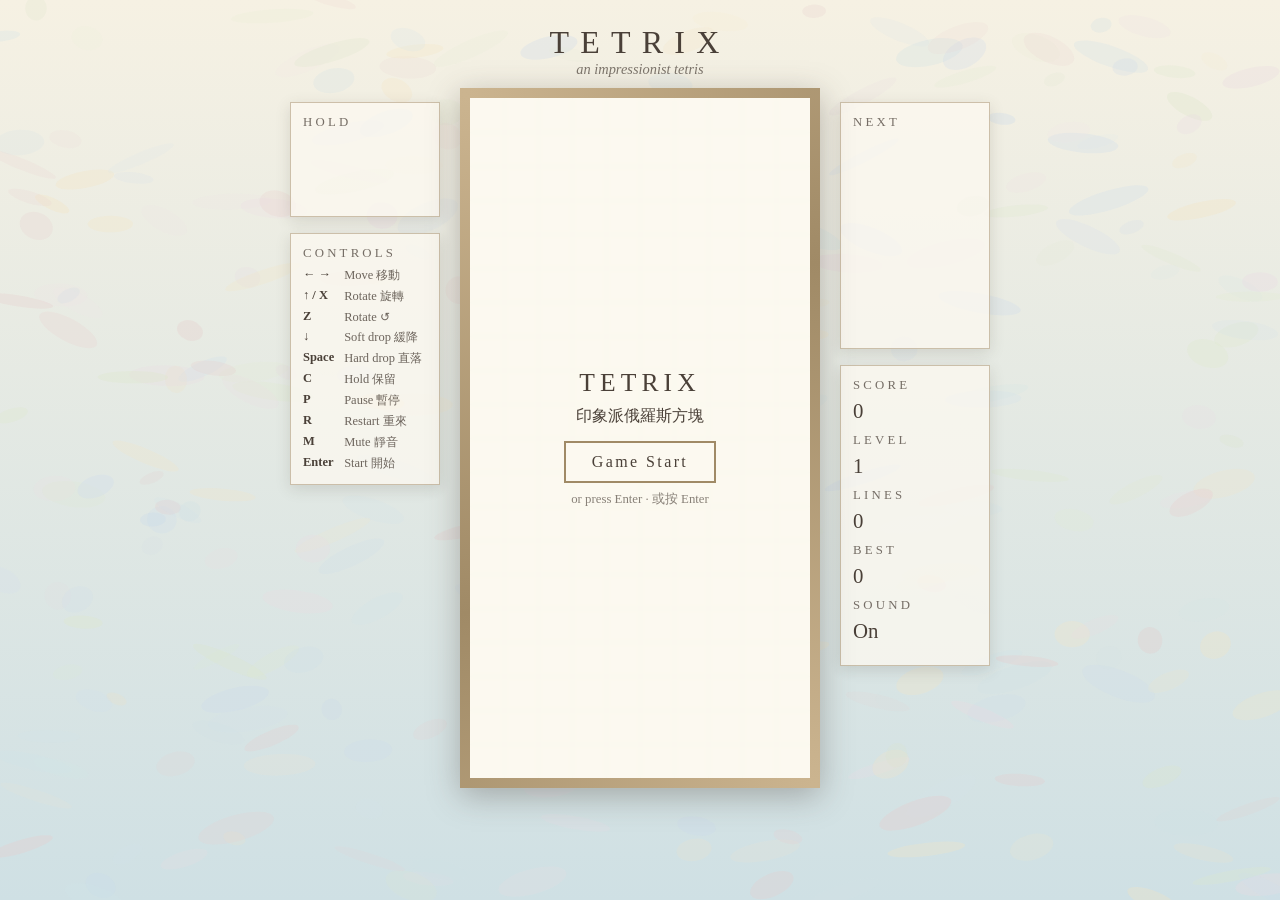
==== commit 173a1bcf: "Make a combo run escalate on four axes, not just pitch Moving pitch alone was too subtle to read as " ====
--- a/index.html
+++ b/index.html
@@ -191,6 +191,7 @@
           <dt>C</dt><dd>Hold 保留</dd>
           <dt>P</dt><dd>Pause 暫停</dd>
           <dt>R</dt><dd>Restart 重來</dd>
+          <dt>M</dt><dd>Mute 靜音</dd>
           <dt>Enter</dt><dd>Start 開始</dd>
         </dl>
       </section>
@@ -220,6 +221,8 @@
         <p class="stat" id="stat-lines">0</p>
         <h2>Best</h2>
         <p class="stat" id="stat-high">0</p>
+        <h2>Sound</h2>
+        <p class="stat" id="stat-sound">On</p>
       </section>
     </aside>
   </main>
@@ -227,6 +230,9 @@
   <!-- Optional custom artwork. Plain (non-module) script so it works from
        file:// in the generated index.html too — see assets/README.md. -->
   <script src="assets/manifest.js"></script>
+  <!-- Optional sound overrides — independent of the artwork manifest above.
+       Sound is synthesised by default, so this file may name nothing at all. -->
+  <script src="assets/audio/manifest.js"></script>
   <script>
 'use strict';
 
@@ -508,6 +514,11 @@
     score: 0,
     lines: 0,
     level: 1,
+    // Consecutive locks that cleared at least one row. 1 on the first clear,
+    // 2 on the next one in a row, back to 0 as soon as a piece locks without
+    // clearing. Carried on the `lineclear` event so presentation layers can
+    // react to a run without tracking state of their own.
+    combo: 0,
     on: emitter.on,
   };
 
@@ -577,13 +588,16 @@
       }
       board.clearRows(full);
       game.lines += full.length;
+      game.combo += 1;
       game.score += (score1[full.length] ?? 0) * game.level;
       const newLevel = Math.floor(game.lines / linesPerLevel) + 1;
       if (newLevel > game.level) {
         game.level = newLevel;
         emitter.emit('levelup', { level: newLevel });
       }
-      emitter.emit('lineclear', { rows: full, count: full.length, cells });
+      emitter.emit('lineclear', { rows: full, count: full.length, cells, combo: game.combo });
+    } else {
+      game.combo = 0;
     }
 
     if (topOut) {
@@ -640,6 +654,9 @@
       let dist = 0;
       while (tryMove(0, 1)) dist++;
       game.score += dist * hardDropPerCell;
+      // Announced before the lock so a listener can sound the impact ahead of
+      // any line-clear cue it triggers.
+      emitter.emit('harddrop', { distance: dist, type: game.piece.type });
       lockPiece();
     },
     rotate(dir) {
@@ -691,6 +708,7 @@
       game.score = 0;
       game.lines = 0;
       game.level = 1;
+      game.combo = 0;
       game.state = STATE.PLAYING;
       spawnNext();
     },
@@ -763,6 +781,63 @@
   heartColors: ['#e58fa2', '#d96d8a', '#f0b3c0', '#c9797b'],
   starColors: ['#e9c46a', '#f4d58d', '#d9a15f', '#f7e8b0'],
   particleTtlMs: [700, 1300], // min..max lifetime
+};
+
+// Impressionist sound. Everything is synthesised at runtime from these numbers
+// — no audio files needed — so pitch is an exact parameter rather than a
+// playback-rate hack. Harmony is built on a pentatonic/whole-tone colour
+// (Debussy's palette): soft attacks, long decays, nothing that resolves hard.
+//
+// `semitones` are offsets from `rootHz`. Read the `clears` table top to bottom
+// and you can see the requested "solemnity" gradient in the numbers: the root
+// drops an octave, voices are added, and attack/decay both stretch out.
+const AUDIO = {
+  enabled: true,
+  masterVolume: 0.45,
+  rootHz: 277.18, // C#4 — the black-key pentatonic everything is transposed from
+  reverb: { seconds: 2.6, decay: 2.4, mix: 0.34 },
+
+  // A combo run escalates on four axes at once. Pitch alone was too subtle to
+  // feel like a build-up, so each consecutive clear is also louder, rings
+  // longer, and from the third one adds a bright arpeggio over the top.
+  combo: {
+    semitonesPerStep: 3, // a minor third per step — clearly audible, still consonant
+    maxSteps: 7,         // caps the rise at +21 semitones
+    gainPerStep: 0.14,
+    maxGainScale: 1.9,
+    decayPerStep: 0.22,  // seconds added per step
+    maxDecayAdd: 1.4,
+    sparkleFrom: 3,      // combo at which the shimmer layer joins
+    sparkle: { semitones: [19, 24, 28], attack: 0.005, decay: 0.9, gain: 0.22, type: 'sine', spreadMs: 45 },
+  },
+
+  // Soft landing: a barely-there tap so ordinary play is not noisy.
+  lock: { semitones: [12], attack: 0.004, decay: 0.2, gain: 0.09, type: 'triangle' },
+
+  // "Urgent" hard drop: fast downward glide plus a short noise impact — dry and
+  // percussive, deliberately the opposite of the washy line-clear chords.
+  hardDrop: {
+    fromSemitone: 15,
+    toSemitone: -5,
+    attack: 0.002,
+    glideMs: 90,
+    decay: 0.32,
+    gain: 0.3,
+    type: 'sawtooth',
+    noiseGain: 0.16,
+    noiseDecay: 0.16,
+  },
+
+  // Line clears: 1 = light shimmer high up, 4 = low, wide and slow to fade.
+  clears: {
+    1: { semitones: [12, 16], attack: 0.01, decay: 1.0, gain: 0.3, type: 'sine', spreadMs: 25 },
+    2: { semitones: [7, 12, 16], attack: 0.018, decay: 1.5, gain: 0.36, type: 'sine', spreadMs: 35 },
+    3: { semitones: [0, 7, 12, 19], attack: 0.03, decay: 2.1, gain: 0.42, type: 'triangle', spreadMs: 45 },
+    4: { semitones: [-12, -5, 0, 7, 12, 19], attack: 0.055, decay: 3.2, gain: 0.5, type: 'triangle', spreadMs: 60 },
+  },
+
+  levelUp: { semitones: [0, 4, 7, 12, 16], attack: 0.012, decay: 1.6, gain: 0.26, type: 'sine', spreadMs: 70 },
+  gameOver: { semitones: [0, -2, -4, -8], attack: 0.06, decay: 2.8, gain: 0.3, type: 'sine', spreadMs: 220 },
 };
 
 const KEYS = {
@@ -776,10 +851,11 @@
   pause: ['p', 'P', 'Escape'],
   restart: ['r', 'R'],
   start: ['Enter'],
+  mute: ['m', 'M'],
 };
-return { BOARD, PAGE_CHROME_PX, gravityMs, TIMING, SCORING, PALETTE, CANVAS_STYLE, EFFECTS, KEYS };
+return { BOARD, PAGE_CHROME_PX, gravityMs, TIMING, SCORING, PALETTE, CANVAS_STYLE, EFFECTS, AUDIO, KEYS };
 })();
-const { BOARD, PAGE_CHROME_PX, gravityMs, TIMING, SCORING, PALETTE, CANVAS_STYLE, EFFECTS, KEYS } = __m_config_js;
+const { BOARD, PAGE_CHROME_PX, gravityMs, TIMING, SCORING, PALETTE, CANVAS_STYLE, EFFECTS, AUDIO, KEYS } = __m_config_js;
 const config = __m_config_js; // main.js uses 'import * as config'
 
 // ---- src/assets/loader.js ----
@@ -921,6 +997,428 @@
 return { PIECE_TYPES, MANIFEST_VERSION, ASSET_GLOBAL, validateManifest, loadSkin };
 })();
 const { PIECE_TYPES, MANIFEST_VERSION, ASSET_GLOBAL, validateManifest, loadSkin } = __m_assets_loader_js;
+
+
+// ---- src/audio/synth.js ----
+const __m_audio_synth_js = (() => {
+// Impressionist synthesiser. Every sound is built from oscillators at runtime,
+// so there are no audio files to ship and pitch is an exact parameter — which
+// is what makes "higher pitch on higher combo" a real transposition rather than
+// a sped-up sample.
+//
+// The scheduling functions take a context and a destination rather than owning
+// them, so the exact same graph can be rendered into an OfflineAudioContext and
+// measured. That is how the sound design is verified — see docs/plans/.
+
+// Convert a semitone offset from the root into a frequency.
+function semitoneHz(rootHz, semitones) {
+  return rootHz * Math.pow(2, semitones / 12);
+}
+
+// A decaying noise burst used as a reverb impulse response: cheap, and it gives
+// the wash of tone that the painted visuals ask for.
+function createReverbImpulse(ctx, seconds, decay) {
+  const length = Math.max(1, Math.floor(ctx.sampleRate * seconds));
+  const buffer = ctx.createBuffer(2, length, ctx.sampleRate);
+  for (let ch = 0; ch < 2; ch++) {
+    const data = buffer.getChannelData(ch);
+    for (let i = 0; i < length; i++) {
+      data[i] = (Math.random() * 2 - 1) * Math.pow(1 - i / length, decay);
+    }
+  }
+  return buffer;
+}
+
+// Soft attack, long exponential tail. Never rings a hard edge.
+function envelope(ctx, at, attack, decay, peak) {
+  const gain = ctx.createGain();
+  gain.gain.setValueAtTime(0.0001, at);
+  gain.gain.linearRampToValueAtTime(Math.max(peak, 0.0002), at + attack);
+  gain.gain.exponentialRampToValueAtTime(0.0001, at + attack + decay);
+  return gain;
+}
+
+// A voicing: one oscillator per semitone, entries staggered by `spreadMs` so
+// the chord blooms rather than lands as a block.
+// Returns the time the cue finishes.
+function scheduleChord(ctx, destination, spec, { rootHz, at, semitoneShift = 0, velocity = 1 }) {
+  const start = at ?? ctx.currentTime;
+  const spread = (spec.spreadMs ?? 0) / 1000;
+  let end = start;
+  spec.semitones.forEach((semi, i) => {
+    const t = start + i * spread;
+    const osc = ctx.createOscillator();
+    osc.type = spec.type ?? 'sine';
+    osc.frequency.setValueAtTime(semitoneHz(rootHz, semi + semitoneShift), t);
+    // A touch of detune keeps stacked voices from sounding electronically exact.
+    osc.detune.setValueAtTime((i % 2 === 0 ? 1 : -1) * 4, t);
+    const gain = envelope(ctx, t, spec.attack, spec.decay, (spec.gain * velocity) / spec.semitones.length);
+    osc.connect(gain).connect(destination);
+    osc.start(t);
+    osc.stop(t + spec.attack + spec.decay + 0.05);
+    end = Math.max(end, t + spec.attack + spec.decay);
+  });
+  return end;
+}
+
+// The urgent one: a fast downward glide plus a filtered noise thud.
+function scheduleGlide(ctx, destination, spec, { rootHz, at, velocity = 1 }) {
+  const start = at ?? ctx.currentTime;
+  const osc = ctx.createOscillator();
+  osc.type = spec.type ?? 'sawtooth';
+  osc.frequency.setValueAtTime(semitoneHz(rootHz, spec.fromSemitone), start);
+  osc.frequency.exponentialRampToValueAtTime(
+    semitoneHz(rootHz, spec.toSemitone),
+    start + (spec.glideMs ?? 90) / 1000,
+  );
+  // Roll the top off so the sawtooth reads as urgency, not harshness.
+  const tone = ctx.createBiquadFilter();
+  tone.type = 'lowpass';
+  tone.frequency.setValueAtTime(2600, start);
+  const gain = envelope(ctx, start, spec.attack, spec.decay, spec.gain * velocity);
+  osc.connect(tone).connect(gain).connect(destination);
+  osc.start(start);
+  osc.stop(start + spec.attack + spec.decay + 0.05);
+
+  if (spec.noiseGain) {
+    const length = Math.max(1, Math.floor(ctx.sampleRate * (spec.noiseDecay ?? 0.15)));
+    const buffer = ctx.createBuffer(1, length, ctx.sampleRate);
+    const data = buffer.getChannelData(0);
+    for (let i = 0; i < length; i++) data[i] = (Math.random() * 2 - 1) * (1 - i / length);
+    const src = ctx.createBufferSource();
+    src.buffer = buffer;
+    const thud = ctx.createBiquadFilter();
+    thud.type = 'lowpass';
+    thud.frequency.setValueAtTime(900, start);
+    const noiseGain = envelope(ctx, start, 0.001, spec.noiseDecay ?? 0.15, spec.noiseGain * velocity);
+    src.connect(thud).connect(noiseGain).connect(destination);
+    src.start(start);
+  }
+  return start + spec.attack + spec.decay;
+}
+
+// Builds the shared graph — master gain, a softening lowpass, and a reverb send
+// — on any context. Returns the node cues should connect to.
+function createBus(ctx, cfg) {
+  const master = ctx.createGain();
+  master.gain.value = cfg.masterVolume;
+
+  const soften = ctx.createBiquadFilter();
+  soften.type = 'lowpass';
+  soften.frequency.value = 5200;
+
+  const dry = ctx.createGain();
+  dry.gain.value = 1 - cfg.reverb.mix;
+  const wet = ctx.createGain();
+  wet.gain.value = cfg.reverb.mix;
+
+  const convolver = ctx.createConvolver();
+  convolver.buffer = createReverbImpulse(ctx, cfg.reverb.seconds, cfg.reverb.decay);
+
+  const input = ctx.createGain();
+  input.connect(dry).connect(soften);
+  input.connect(convolver).connect(wet).connect(soften);
+  soften.connect(master).connect(ctx.destination);
+
+  return { input, master };
+}
+
+// Live wrapper: owns a real AudioContext, created lazily on the first user
+// gesture because browsers refuse to start audio before one.
+function createSynth(cfg) {
+  let ctx = null;
+  let bus = null;
+  let muted = false;
+
+  function ensure() {
+    if (ctx) return true;
+    const Ctor = globalThis.AudioContext || globalThis.webkitAudioContext;
+    if (!Ctor) return false; // no Web Audio (very old browser) — stay silent
+    ctx = new Ctor();
+    bus = createBus(ctx, cfg);
+    return true;
+  }
+
+  return {
+    get ready() {
+      return ctx !== null && ctx.state === 'running';
+    },
+    get muted() {
+      return muted;
+    },
+    // Must be called from a user gesture (the Game Start button / a keypress).
+    resume() {
+      if (!ensure()) return;
+      if (ctx.state === 'suspended') ctx.resume();
+    },
+    setMuted(value) {
+      muted = value;
+      if (bus) bus.master.gain.value = value ? 0 : cfg.masterVolume;
+    },
+    chord(spec, opts = {}) {
+      if (muted || !ensure() || ctx.state !== 'running') return;
+      scheduleChord(ctx, bus.input, spec, { rootHz: cfg.rootHz, at: ctx.currentTime, ...opts });
+    },
+    glide(spec, opts = {}) {
+      if (muted || !ensure() || ctx.state !== 'running') return;
+      scheduleGlide(ctx, bus.input, spec, { rootHz: cfg.rootHz, at: ctx.currentTime, ...opts });
+    },
+  };
+}
+return { semitoneHz, createReverbImpulse, scheduleChord, scheduleGlide, createBus, createSynth };
+})();
+const { semitoneHz, createReverbImpulse, scheduleChord, scheduleGlide, createBus, createSynth } = __m_audio_synth_js;
+
+
+// ---- src/audio/loader.js ----
+const __m_audio_loader_js = (() => {
+// Optional audio overrides. Everything is synthesised by default, so this layer
+// exists purely so someone can drop real recordings in later without touching
+// code. It reads `window.TETRIX_AUDIO`, set by assets/audio/manifest.js.
+//
+// Deliberately independent of src/assets/loader.js: different folder, different
+// manifest, different global. Swapping artwork must never disturb sound and vice
+// versa. The two share a shape on purpose — one mental model, two subsystems.
+//
+// Files are loaded through <audio> elements rather than fetch + decodeAudioData
+// because fetch is blocked on file://, where the double-clickable index.html runs.
+
+const AUDIO_CUES = ['lock', 'hardDrop', 'clear1', 'clear2', 'clear3', 'clear4', 'levelUp', 'gameOver'];
+
+const AUDIO_MANIFEST_VERSION = 1;
+
+const AUDIO_GLOBAL = 'TETRIX_AUDIO';
+
+const SAMPLE_TIMEOUT_MS = 10000;
+
+// Pure — no DOM — so the loud-vs-quiet rules are unit-tested in Node.
+// Returns { set: { name, cues } | null, errors: [], warnings: [] }.
+// A null set means "synthesise everything", which is the normal default.
+function validateAudioManifest(raw) {
+  const errors = [];
+  const warnings = [];
+  const fail = (msg) => {
+    errors.push(msg);
+    return { set: null, errors, warnings };
+  };
+
+  if (raw === undefined || raw === null) return { set: null, errors, warnings };
+  if (typeof raw !== 'object' || Array.isArray(raw)) {
+    return fail(`audio manifest must be an object, got ${Array.isArray(raw) ? 'array' : typeof raw}`);
+  }
+  if (raw.version !== AUDIO_MANIFEST_VERSION) {
+    return fail(
+      `audio manifest version ${JSON.stringify(raw.version)} is not supported (expected ${AUDIO_MANIFEST_VERSION})`,
+    );
+  }
+
+  const active = raw.activeSet;
+  if (active === undefined || active === null) return { set: null, errors, warnings };
+  if (typeof active !== 'string') {
+    return fail(`activeSet must be a string or null, got ${typeof active}`);
+  }
+
+  const sets = raw.sets;
+  if (sets === undefined || sets === null || typeof sets !== 'object' || Array.isArray(sets)) {
+    return fail(`activeSet is "${active}" but "sets" is missing or not an object`);
+  }
+  const set = sets[active];
+  if (set === undefined) {
+    const available = Object.keys(sets);
+    return fail(
+      `activeSet "${active}" is not defined in "sets" (available: ${available.length ? available.join(', ') : 'none'})`,
+    );
+  }
+  if (typeof set !== 'object' || set === null || Array.isArray(set)) {
+    return fail(`sets["${active}"] must be an object`);
+  }
+  if (typeof set.cues !== 'object' || set.cues === null || Array.isArray(set.cues)) {
+    return fail(`sets["${active}"].cues must be an object mapping cue name -> file path`);
+  }
+
+  const cues = {};
+  for (const cue of AUDIO_CUES) {
+    const path = set.cues[cue];
+    if (path === undefined || path === null) continue; // silently synthesised
+    if (typeof path !== 'string' || path.trim() === '') {
+      warnings.push(`set "${active}": cues.${cue} must be a non-empty path string — ignored`);
+      continue;
+    }
+    cues[cue] = path.trim();
+  }
+  for (const key of Object.keys(set.cues)) {
+    if (!AUDIO_CUES.includes(key)) {
+      warnings.push(`set "${active}": cues.${key} is not a cue name (${AUDIO_CUES.join(' ')}) — ignored`);
+    }
+  }
+  if (Object.keys(cues).length === 0) {
+    warnings.push(`set "${active}" names no usable files — every cue stays synthesised`);
+  }
+
+  return { set: { name: active, cues }, errors, warnings };
+}
+
+function loadSample(path) {
+  return new Promise((resolve) => {
+    const el = new Audio();
+    let settled = false;
+    const done = (value) => {
+      if (settled) return;
+      settled = true;
+      clearTimeout(timer);
+      resolve(value);
+    };
+    const timer = setTimeout(() => done(null), SAMPLE_TIMEOUT_MS);
+    el.addEventListener('canplaythrough', () => done(el), { once: true });
+    el.addEventListener('error', () => done(null), { once: true });
+    el.preload = 'auto';
+    el.src = path;
+    el.load();
+  });
+}
+
+// (`export const` rather than `export async function`: build.mjs only detects
+// the `export function` / `export const` forms — see README design rule 6.)
+const loadAudioSet = async (rawManifest, console_ = console) => {
+  const raw = rawManifest !== undefined ? rawManifest : globalThis[AUDIO_GLOBAL];
+  const { set, errors, warnings } = validateAudioManifest(raw);
+
+  for (const e of errors) console_.error(`[tetrix/audio] ${e} — every cue stays synthesised`);
+  for (const w of warnings) console_.warn(`[tetrix/audio] ${w}`);
+  if (!set) return { setName: null, samples: {} };
+
+  const entries = Object.entries(set.cues);
+  const loaded = await Promise.all(entries.map(([, path]) => loadSample(path)));
+
+  const samples = {};
+  entries.forEach(([cue, path], i) => {
+    if (loaded[i]) samples[cue] = loaded[i];
+    else console_.warn(`[tetrix/audio] could not load "${path}" for cue ${cue} — synthesised instead`);
+  });
+  return { setName: set.name, samples };
+};
+return { AUDIO_CUES, AUDIO_MANIFEST_VERSION, AUDIO_GLOBAL, validateAudioManifest, loadAudioSet };
+})();
+const { AUDIO_CUES, AUDIO_MANIFEST_VERSION, AUDIO_GLOBAL, validateAudioManifest, loadAudioSet } = __m_audio_loader_js;
+
+
+// ---- src/audio/sound.js ----
+const __m_audio_sound_js = (() => {
+// Maps game events to cues. This is the only file that knows what a "line
+// clear" should sound like; synth.js knows how to make a sound, loader.js knows
+// where optional files live, and core/ knows nothing about any of it.
+
+// How much a combo run escalates the clear cue. The first clear of a run is
+// untouched; each consecutive one lifts pitch, gain and decay together, and
+// past `sparkleFrom` a shimmer layer joins on top. Pitch on its own was not
+// enough to read as a build-up.
+function comboLift(cfg, combo) {
+  const c = cfg.combo;
+  const steps = Math.min(Math.max(combo - 1, 0), c.maxSteps);
+  return {
+    steps,
+    semitoneShift: steps * c.semitonesPerStep,
+    gainScale: Math.min(1 + steps * c.gainPerStep, c.maxGainScale),
+    decayAdd: Math.min(steps * c.decayPerStep, c.maxDecayAdd),
+    sparkle: combo >= c.sparkleFrom,
+  };
+}
+
+function createSound({ cfg, synth, samples = {}, storage = globalThis.localStorage }) {
+  let muted = false;
+  // A hard drop emits `harddrop` immediately followed by `lock`. The slam
+  // already contains its own impact, so the settle tick would only muddy it.
+  let skipNextLock = false;
+  try {
+    muted = storage?.getItem('tetrix.muted') === '1';
+  } catch {
+    muted = false; // private browsing / storage disabled — just start unmuted
+  }
+  synth.setMuted(muted);
+
+  // An override file replaces the synthesised cue. Pitch still moves with the
+  // combo, but via playbackRate, which also shortens the sample — unavoidable
+  // without a full pitch-shifter, and documented in assets/audio/README.md.
+  function playSample(el, semitoneShift, velocity) {
+    const node = el.cloneNode();
+    node.volume = Math.min(1, cfg.masterVolume * velocity);
+    node.playbackRate = Math.pow(2, semitoneShift / 12);
+    const played = node.play();
+    if (played && typeof played.catch === 'function') played.catch(() => {});
+  }
+
+  function cue(name, spec, { semitoneShift = 0, velocity = 1, glide = false } = {}) {
+    if (muted) return;
+    const sample = samples[name];
+    if (sample) {
+      playSample(sample, semitoneShift, velocity);
+      return;
+    }
+    if (glide) synth.glide(spec, { velocity });
+    else synth.chord(spec, { semitoneShift, velocity });
+  }
+
+  return {
+    get muted() {
+      return muted;
+    },
+    // Browsers will not start audio outside a user gesture; call this from the
+    // start button and from keydown.
+    resume() {
+      synth.resume();
+    },
+    setMuted(value) {
+      muted = value;
+      synth.setMuted(value);
+      try {
+        storage?.setItem('tetrix.muted', value ? '1' : '0');
+      } catch {
+        /* storage unavailable — the setting just won't persist */
+      }
+    },
+    toggleMute() {
+      this.setMuted(!muted);
+      return muted;
+    },
+    onLock() {
+      if (skipNextLock) {
+        skipNextLock = false;
+        return;
+      }
+      cue('lock', cfg.lock);
+    },
+    onHardDrop({ distance = 0 } = {}) {
+      skipNextLock = true;
+      // A longer fall reads as a heavier landing.
+      cue('hardDrop', cfg.hardDrop, { velocity: 0.6 + 0.4 * Math.min(distance / 18, 1), glide: true });
+    },
+    onLineClear({ count = 1, combo = 1 } = {}) {
+      const n = Math.min(Math.max(count, 1), 4);
+      const lift = comboLift(cfg, combo);
+      const base = cfg.clears[n];
+      cue(
+        `clear${n}`,
+        { ...base, gain: base.gain * lift.gainScale, decay: base.decay + lift.decayAdd },
+        { semitoneShift: lift.semitoneShift },
+      );
+      // The shimmer is a synthesised layer on top. It is skipped when the cue
+      // has been overridden with a file, so an override stays exactly what the
+      // author supplied — see assets/audio/README.md.
+      if (lift.sparkle && !muted && !samples[`clear${n}`]) {
+        synth.chord(cfg.combo.sparkle, { semitoneShift: lift.semitoneShift });
+      }
+    },
+    onLevelUp() {
+      cue('levelUp', cfg.levelUp);
+    },
+    onGameOver() {
+      cue('gameOver', cfg.gameOver);
+    },
+  };
+}
+return { comboLift, createSound };
+})();
+const { comboLift, createSound } = __m_audio_sound_js;
 
 
 // ---- src/render/sprites.js ----
@@ -1351,34 +1849,11 @@
 // repeat rate for soft drop. Actions are injected, so this module has no
 // dependency on game internals — easy to add touch/gamepad modules later.
 
-// Builds the lookup used to turn a keydown into an action.
-//
-// Matching on `event.key` alone is not enough. With an IME active (注音, kana,
-// pinyin…) a letter keydown reports `key === 'Process'`, so nothing matched
-// until the player forced a real letter through with Shift — which is why the
-// shortcuts appeared to need capitals. `event.code` is the physical key and is
-// unaffected by the IME, by Caps Lock, or by which case was produced, so every
-// single-character binding also registers its code ('c' → 'KeyC', ' ' → 'Space').
-//
-// Pure and export-only so it can be unit-tested in Node without a DOM.
-function buildKeyMap(keys) {
-  const map = new Map();
+function createKeyboard({ keys, timing, actions }) {
+  const keyToAction = new Map();
   for (const [action, list] of Object.entries(keys)) {
-    for (const k of list) {
-      map.set(k, action);
-      if (k.length !== 1) continue;
-      map.set(k.toLowerCase(), action);
-      map.set(k.toUpperCase(), action);
-      if (/[a-z]/i.test(k)) map.set(`Key${k.toUpperCase()}`, action);
-      else if (k === ' ') map.set('Space', action);
-      else if (/[0-9]/.test(k)) map.set(`Digit${k}`, action);
-    }
-  }
-  return map;
-}
-
-function createKeyboard({ keys, timing, actions }) {
-  const keyToAction = buildKeyMap(keys);
+    for (const k of list) keyToAction.set(k, action);
+  }
 
   // Held state for auto-repeating actions.
   const held = {
@@ -1387,14 +1862,8 @@
     softDrop: null,
   };
 
-  // `key` first so named keys (ArrowLeft, Enter, Shift) win; `code` is the
-  // fallback that survives an IME, Caps Lock, and either letter case.
-  function actionFor(e) {
-    return keyToAction.get(e.key) ?? keyToAction.get(e.code);
-  }
-
   function onKeyDown(e) {
-    const action = actionFor(e);
+    const action = keyToAction.get(e.key);
     if (!action) return;
     e.preventDefault();
     if (e.repeat) return; // we do our own repeat
@@ -1408,7 +1877,7 @@
   }
 
   function onKeyUp(e) {
-    const action = actionFor(e);
+    const action = keyToAction.get(e.key);
     if (action && action in held) held[action] = null;
   }
 
@@ -1445,9 +1914,9 @@
     },
   };
 }
-return { buildKeyMap, createKeyboard };
+return { createKeyboard };
 })();
-const { buildKeyMap, createKeyboard } = __m_input_keyboard_js;
+const { createKeyboard } = __m_input_keyboard_js;
 
 
 // ---- src/ui/hud.js ----
@@ -1463,6 +1932,7 @@
     lines: document.getElementById('stat-lines'),
     level: document.getElementById('stat-level'),
     high: document.getElementById('stat-high'),
+    sound: document.getElementById('stat-sound'),
     overlay: document.getElementById('overlay'),
   };
 
@@ -1506,6 +1976,11 @@
     saveHighScore(score) {
       if (score >= high) localStorage.setItem(STORAGE_KEY, String(score));
     },
+    // Reflects the mute toggle (M). Guarded so the HUD still works if the
+    // markup predates the sound panel.
+    showMuted(muted) {
+      if (el.sound) el.sound.textContent = muted ? 'Off 靜音' : 'On';
+    },
   };
 }
 return { createHud };
@@ -1580,17 +2055,45 @@
 
 const hud = createHud();
 
-gameApi.game.on('lineclear', ({ cells }) => {
+// Sound is synthesised, so it needs no files and is ready immediately. The
+// samples object is filled in later only if assets/audio/manifest.js names
+// overrides; createSound holds the reference, so cues switch over in place.
+const audioSamples = {};
+const synth = createSynth(config.AUDIO);
+const sound = createSound({ cfg: config.AUDIO, synth, samples: audioSamples });
+
+hud.showMuted(sound.muted);
+
+loadAudioSet().then(({ setName, samples }) => {
+  const names = Object.keys(samples);
+  if (names.length === 0) return;
+  Object.assign(audioSamples, samples);
+  console.info(`[tetrix/audio] set "${setName}" applied (${names.join(', ')})`);
+});
+
+gameApi.game.on('lineclear', ({ cells, count, combo }) => {
   particles.burst(cells, config.BOARD.cellSize);
+  sound.onLineClear({ count, combo });
 });
+gameApi.game.on('harddrop', ({ distance }) => sound.onHardDrop({ distance }));
+gameApi.game.on('lock', () => sound.onLock());
+gameApi.game.on('levelup', () => sound.onLevelUp());
 gameApi.game.on('gameover', ({ score }) => {
   hud.saveHighScore(score);
+  sound.onGameOver();
 });
 
 // Start from the ready screen, or begin a fresh game after game over.
 function startOrRestart() {
+  sound.resume(); // browsers only allow audio to start from a user gesture
   if (gameApi.game.state === 'ready') gameApi.start();
   else if (gameApi.game.state === 'gameover') gameApi.reset();
+}
+
+// Any interaction counts as the gesture, so sound also works for a player who
+// starts with Enter or dives straight into the keyboard.
+for (const evt of ['keydown', 'pointerdown']) {
+  window.addEventListener(evt, () => sound.resume(), { once: true });
 }
 
 const keyboard = createKeyboard({
@@ -1609,6 +2112,7 @@
       if (gameApi.game.state !== 'ready') gameApi.reset();
     },
     start: startOrRestart,
+    mute: () => hud.showMuted(sound.toggleMute()),
   },
 });
 
@@ -1639,7 +2143,17 @@
 requestAnimationFrame(frame);
 
 // Debug/testing handle (used by automated verification; harmless in prod).
-window.__tetrix = { gameApi, particles, renderer, hud, config };
+// The audio entry exposes the schedulers so cues can be rendered into an
+// OfflineAudioContext and measured — that is how the sound design is verified.
+window.__tetrix = {
+  gameApi,
+  particles,
+  renderer,
+  hud,
+  config,
+  sound,
+  audio: { synth, scheduleChord, scheduleGlide, createBus, semitoneHz, comboLift },
+};
 </script>
 </body>
 </html>
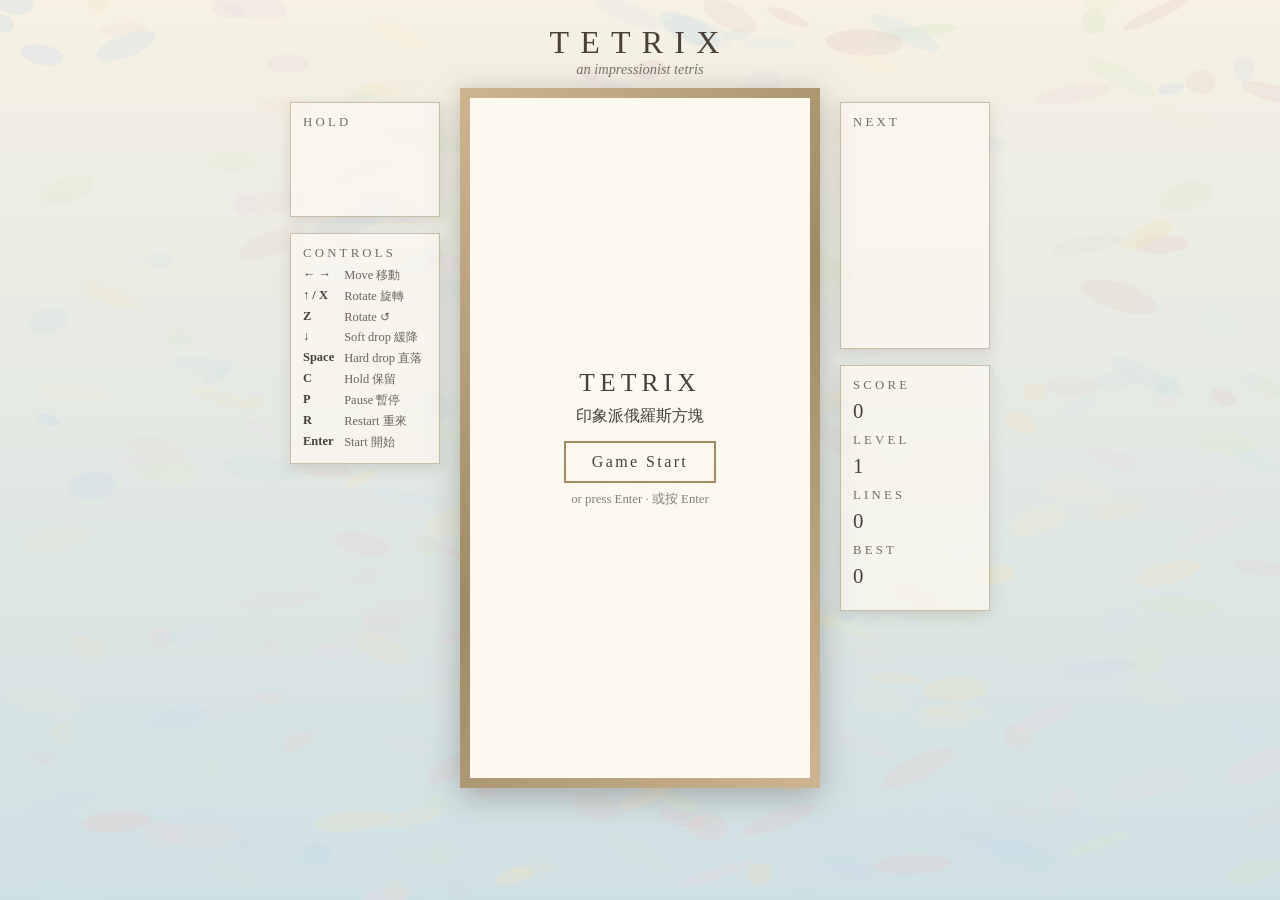
==== commit db5f68e8: "Merge pull request #5 from SwaggyRoger/fix/keyboard-ime Match shortcuts by physical key so an IME ca" ====
--- a/index.html
+++ b/index.html
@@ -191,7 +191,6 @@
           <dt>C</dt><dd>Hold 保留</dd>
           <dt>P</dt><dd>Pause 暫停</dd>
           <dt>R</dt><dd>Restart 重來</dd>
-          <dt>M</dt><dd>Mute 靜音</dd>
           <dt>Enter</dt><dd>Start 開始</dd>
         </dl>
       </section>
@@ -221,8 +220,6 @@
         <p class="stat" id="stat-lines">0</p>
         <h2>Best</h2>
         <p class="stat" id="stat-high">0</p>
-        <h2>Sound</h2>
-        <p class="stat" id="stat-sound">On</p>
       </section>
     </aside>
   </main>
@@ -230,9 +227,6 @@
   <!-- Optional custom artwork. Plain (non-module) script so it works from
        file:// in the generated index.html too — see assets/README.md. -->
   <script src="assets/manifest.js"></script>
-  <!-- Optional sound overrides — independent of the artwork manifest above.
-       Sound is synthesised by default, so this file may name nothing at all. -->
-  <script src="assets/audio/manifest.js"></script>
   <script>
 'use strict';
 
@@ -514,11 +508,6 @@
     score: 0,
     lines: 0,
     level: 1,
-    // Consecutive locks that cleared at least one row. 1 on the first clear,
-    // 2 on the next one in a row, back to 0 as soon as a piece locks without
-    // clearing. Carried on the `lineclear` event so presentation layers can
-    // react to a run without tracking state of their own.
-    combo: 0,
     on: emitter.on,
   };
 
@@ -588,16 +577,13 @@
       }
       board.clearRows(full);
       game.lines += full.length;
-      game.combo += 1;
       game.score += (score1[full.length] ?? 0) * game.level;
       const newLevel = Math.floor(game.lines / linesPerLevel) + 1;
       if (newLevel > game.level) {
         game.level = newLevel;
         emitter.emit('levelup', { level: newLevel });
       }
-      emitter.emit('lineclear', { rows: full, count: full.length, cells, combo: game.combo });
-    } else {
-      game.combo = 0;
+      emitter.emit('lineclear', { rows: full, count: full.length, cells });
     }
 
     if (topOut) {
@@ -654,9 +640,6 @@
       let dist = 0;
       while (tryMove(0, 1)) dist++;
       game.score += dist * hardDropPerCell;
-      // Announced before the lock so a listener can sound the impact ahead of
-      // any line-clear cue it triggers.
-      emitter.emit('harddrop', { distance: dist, type: game.piece.type });
       lockPiece();
     },
     rotate(dir) {
@@ -708,7 +691,6 @@
       game.score = 0;
       game.lines = 0;
       game.level = 1;
-      game.combo = 0;
       game.state = STATE.PLAYING;
       spawnNext();
     },
@@ -781,63 +763,6 @@
   heartColors: ['#e58fa2', '#d96d8a', '#f0b3c0', '#c9797b'],
   starColors: ['#e9c46a', '#f4d58d', '#d9a15f', '#f7e8b0'],
   particleTtlMs: [700, 1300], // min..max lifetime
-};
-
-// Impressionist sound. Everything is synthesised at runtime from these numbers
-// — no audio files needed — so pitch is an exact parameter rather than a
-// playback-rate hack. Harmony is built on a pentatonic/whole-tone colour
-// (Debussy's palette): soft attacks, long decays, nothing that resolves hard.
-//
-// `semitones` are offsets from `rootHz`. Read the `clears` table top to bottom
-// and you can see the requested "solemnity" gradient in the numbers: the root
-// drops an octave, voices are added, and attack/decay both stretch out.
-const AUDIO = {
-  enabled: true,
-  masterVolume: 0.45,
-  rootHz: 277.18, // C#4 — the black-key pentatonic everything is transposed from
-  reverb: { seconds: 2.6, decay: 2.4, mix: 0.34 },
-
-  // A combo run escalates on four axes at once. Pitch alone was too subtle to
-  // feel like a build-up, so each consecutive clear is also louder, rings
-  // longer, and from the third one adds a bright arpeggio over the top.
-  combo: {
-    semitonesPerStep: 3, // a minor third per step — clearly audible, still consonant
-    maxSteps: 7,         // caps the rise at +21 semitones
-    gainPerStep: 0.14,
-    maxGainScale: 1.9,
-    decayPerStep: 0.22,  // seconds added per step
-    maxDecayAdd: 1.4,
-    sparkleFrom: 3,      // combo at which the shimmer layer joins
-    sparkle: { semitones: [19, 24, 28], attack: 0.005, decay: 0.9, gain: 0.22, type: 'sine', spreadMs: 45 },
-  },
-
-  // Soft landing: a barely-there tap so ordinary play is not noisy.
-  lock: { semitones: [12], attack: 0.004, decay: 0.2, gain: 0.09, type: 'triangle' },
-
-  // "Urgent" hard drop: fast downward glide plus a short noise impact — dry and
-  // percussive, deliberately the opposite of the washy line-clear chords.
-  hardDrop: {
-    fromSemitone: 15,
-    toSemitone: -5,
-    attack: 0.002,
-    glideMs: 90,
-    decay: 0.32,
-    gain: 0.3,
-    type: 'sawtooth',
-    noiseGain: 0.16,
-    noiseDecay: 0.16,
-  },
-
-  // Line clears: 1 = light shimmer high up, 4 = low, wide and slow to fade.
-  clears: {
-    1: { semitones: [12, 16], attack: 0.01, decay: 1.0, gain: 0.3, type: 'sine', spreadMs: 25 },
-    2: { semitones: [7, 12, 16], attack: 0.018, decay: 1.5, gain: 0.36, type: 'sine', spreadMs: 35 },
-    3: { semitones: [0, 7, 12, 19], attack: 0.03, decay: 2.1, gain: 0.42, type: 'triangle', spreadMs: 45 },
-    4: { semitones: [-12, -5, 0, 7, 12, 19], attack: 0.055, decay: 3.2, gain: 0.5, type: 'triangle', spreadMs: 60 },
-  },
-
-  levelUp: { semitones: [0, 4, 7, 12, 16], attack: 0.012, decay: 1.6, gain: 0.26, type: 'sine', spreadMs: 70 },
-  gameOver: { semitones: [0, -2, -4, -8], attack: 0.06, decay: 2.8, gain: 0.3, type: 'sine', spreadMs: 220 },
 };
 
 const KEYS = {
@@ -851,11 +776,10 @@
   pause: ['p', 'P', 'Escape'],
   restart: ['r', 'R'],
   start: ['Enter'],
-  mute: ['m', 'M'],
 };
-return { BOARD, PAGE_CHROME_PX, gravityMs, TIMING, SCORING, PALETTE, CANVAS_STYLE, EFFECTS, AUDIO, KEYS };
+return { BOARD, PAGE_CHROME_PX, gravityMs, TIMING, SCORING, PALETTE, CANVAS_STYLE, EFFECTS, KEYS };
 })();
-const { BOARD, PAGE_CHROME_PX, gravityMs, TIMING, SCORING, PALETTE, CANVAS_STYLE, EFFECTS, AUDIO, KEYS } = __m_config_js;
+const { BOARD, PAGE_CHROME_PX, gravityMs, TIMING, SCORING, PALETTE, CANVAS_STYLE, EFFECTS, KEYS } = __m_config_js;
 const config = __m_config_js; // main.js uses 'import * as config'
 
 // ---- src/assets/loader.js ----
@@ -997,428 +921,6 @@
 return { PIECE_TYPES, MANIFEST_VERSION, ASSET_GLOBAL, validateManifest, loadSkin };
 })();
 const { PIECE_TYPES, MANIFEST_VERSION, ASSET_GLOBAL, validateManifest, loadSkin } = __m_assets_loader_js;
-
-
-// ---- src/audio/synth.js ----
-const __m_audio_synth_js = (() => {
-// Impressionist synthesiser. Every sound is built from oscillators at runtime,
-// so there are no audio files to ship and pitch is an exact parameter — which
-// is what makes "higher pitch on higher combo" a real transposition rather than
-// a sped-up sample.
-//
-// The scheduling functions take a context and a destination rather than owning
-// them, so the exact same graph can be rendered into an OfflineAudioContext and
-// measured. That is how the sound design is verified — see docs/plans/.
-
-// Convert a semitone offset from the root into a frequency.
-function semitoneHz(rootHz, semitones) {
-  return rootHz * Math.pow(2, semitones / 12);
-}
-
-// A decaying noise burst used as a reverb impulse response: cheap, and it gives
-// the wash of tone that the painted visuals ask for.
-function createReverbImpulse(ctx, seconds, decay) {
-  const length = Math.max(1, Math.floor(ctx.sampleRate * seconds));
-  const buffer = ctx.createBuffer(2, length, ctx.sampleRate);
-  for (let ch = 0; ch < 2; ch++) {
-    const data = buffer.getChannelData(ch);
-    for (let i = 0; i < length; i++) {
-      data[i] = (Math.random() * 2 - 1) * Math.pow(1 - i / length, decay);
-    }
-  }
-  return buffer;
-}
-
-// Soft attack, long exponential tail. Never rings a hard edge.
-function envelope(ctx, at, attack, decay, peak) {
-  const gain = ctx.createGain();
-  gain.gain.setValueAtTime(0.0001, at);
-  gain.gain.linearRampToValueAtTime(Math.max(peak, 0.0002), at + attack);
-  gain.gain.exponentialRampToValueAtTime(0.0001, at + attack + decay);
-  return gain;
-}
-
-// A voicing: one oscillator per semitone, entries staggered by `spreadMs` so
-// the chord blooms rather than lands as a block.
-// Returns the time the cue finishes.
-function scheduleChord(ctx, destination, spec, { rootHz, at, semitoneShift = 0, velocity = 1 }) {
-  const start = at ?? ctx.currentTime;
-  const spread = (spec.spreadMs ?? 0) / 1000;
-  let end = start;
-  spec.semitones.forEach((semi, i) => {
-    const t = start + i * spread;
-    const osc = ctx.createOscillator();
-    osc.type = spec.type ?? 'sine';
-    osc.frequency.setValueAtTime(semitoneHz(rootHz, semi + semitoneShift), t);
-    // A touch of detune keeps stacked voices from sounding electronically exact.
-    osc.detune.setValueAtTime((i % 2 === 0 ? 1 : -1) * 4, t);
-    const gain = envelope(ctx, t, spec.attack, spec.decay, (spec.gain * velocity) / spec.semitones.length);
-    osc.connect(gain).connect(destination);
-    osc.start(t);
-    osc.stop(t + spec.attack + spec.decay + 0.05);
-    end = Math.max(end, t + spec.attack + spec.decay);
-  });
-  return end;
-}
-
-// The urgent one: a fast downward glide plus a filtered noise thud.
-function scheduleGlide(ctx, destination, spec, { rootHz, at, velocity = 1 }) {
-  const start = at ?? ctx.currentTime;
-  const osc = ctx.createOscillator();
-  osc.type = spec.type ?? 'sawtooth';
-  osc.frequency.setValueAtTime(semitoneHz(rootHz, spec.fromSemitone), start);
-  osc.frequency.exponentialRampToValueAtTime(
-    semitoneHz(rootHz, spec.toSemitone),
-    start + (spec.glideMs ?? 90) / 1000,
-  );
-  // Roll the top off so the sawtooth reads as urgency, not harshness.
-  const tone = ctx.createBiquadFilter();
-  tone.type = 'lowpass';
-  tone.frequency.setValueAtTime(2600, start);
-  const gain = envelope(ctx, start, spec.attack, spec.decay, spec.gain * velocity);
-  osc.connect(tone).connect(gain).connect(destination);
-  osc.start(start);
-  osc.stop(start + spec.attack + spec.decay + 0.05);
-
-  if (spec.noiseGain) {
-    const length = Math.max(1, Math.floor(ctx.sampleRate * (spec.noiseDecay ?? 0.15)));
-    const buffer = ctx.createBuffer(1, length, ctx.sampleRate);
-    const data = buffer.getChannelData(0);
-    for (let i = 0; i < length; i++) data[i] = (Math.random() * 2 - 1) * (1 - i / length);
-    const src = ctx.createBufferSource();
-    src.buffer = buffer;
-    const thud = ctx.createBiquadFilter();
-    thud.type = 'lowpass';
-    thud.frequency.setValueAtTime(900, start);
-    const noiseGain = envelope(ctx, start, 0.001, spec.noiseDecay ?? 0.15, spec.noiseGain * velocity);
-    src.connect(thud).connect(noiseGain).connect(destination);
-    src.start(start);
-  }
-  return start + spec.attack + spec.decay;
-}
-
-// Builds the shared graph — master gain, a softening lowpass, and a reverb send
-// — on any context. Returns the node cues should connect to.
-function createBus(ctx, cfg) {
-  const master = ctx.createGain();
-  master.gain.value = cfg.masterVolume;
-
-  const soften = ctx.createBiquadFilter();
-  soften.type = 'lowpass';
-  soften.frequency.value = 5200;
-
-  const dry = ctx.createGain();
-  dry.gain.value = 1 - cfg.reverb.mix;
-  const wet = ctx.createGain();
-  wet.gain.value = cfg.reverb.mix;
-
-  const convolver = ctx.createConvolver();
-  convolver.buffer = createReverbImpulse(ctx, cfg.reverb.seconds, cfg.reverb.decay);
-
-  const input = ctx.createGain();
-  input.connect(dry).connect(soften);
-  input.connect(convolver).connect(wet).connect(soften);
-  soften.connect(master).connect(ctx.destination);
-
-  return { input, master };
-}
-
-// Live wrapper: owns a real AudioContext, created lazily on the first user
-// gesture because browsers refuse to start audio before one.
-function createSynth(cfg) {
-  let ctx = null;
-  let bus = null;
-  let muted = false;
-
-  function ensure() {
-    if (ctx) return true;
-    const Ctor = globalThis.AudioContext || globalThis.webkitAudioContext;
-    if (!Ctor) return false; // no Web Audio (very old browser) — stay silent
-    ctx = new Ctor();
-    bus = createBus(ctx, cfg);
-    return true;
-  }
-
-  return {
-    get ready() {
-      return ctx !== null && ctx.state === 'running';
-    },
-    get muted() {
-      return muted;
-    },
-    // Must be called from a user gesture (the Game Start button / a keypress).
-    resume() {
-      if (!ensure()) return;
-      if (ctx.state === 'suspended') ctx.resume();
-    },
-    setMuted(value) {
-      muted = value;
-      if (bus) bus.master.gain.value = value ? 0 : cfg.masterVolume;
-    },
-    chord(spec, opts = {}) {
-      if (muted || !ensure() || ctx.state !== 'running') return;
-      scheduleChord(ctx, bus.input, spec, { rootHz: cfg.rootHz, at: ctx.currentTime, ...opts });
-    },
-    glide(spec, opts = {}) {
-      if (muted || !ensure() || ctx.state !== 'running') return;
-      scheduleGlide(ctx, bus.input, spec, { rootHz: cfg.rootHz, at: ctx.currentTime, ...opts });
-    },
-  };
-}
-return { semitoneHz, createReverbImpulse, scheduleChord, scheduleGlide, createBus, createSynth };
-})();
-const { semitoneHz, createReverbImpulse, scheduleChord, scheduleGlide, createBus, createSynth } = __m_audio_synth_js;
-
-
-// ---- src/audio/loader.js ----
-const __m_audio_loader_js = (() => {
-// Optional audio overrides. Everything is synthesised by default, so this layer
-// exists purely so someone can drop real recordings in later without touching
-// code. It reads `window.TETRIX_AUDIO`, set by assets/audio/manifest.js.
-//
-// Deliberately independent of src/assets/loader.js: different folder, different
-// manifest, different global. Swapping artwork must never disturb sound and vice
-// versa. The two share a shape on purpose — one mental model, two subsystems.
-//
-// Files are loaded through <audio> elements rather than fetch + decodeAudioData
-// because fetch is blocked on file://, where the double-clickable index.html runs.
-
-const AUDIO_CUES = ['lock', 'hardDrop', 'clear1', 'clear2', 'clear3', 'clear4', 'levelUp', 'gameOver'];
-
-const AUDIO_MANIFEST_VERSION = 1;
-
-const AUDIO_GLOBAL = 'TETRIX_AUDIO';
-
-const SAMPLE_TIMEOUT_MS = 10000;
-
-// Pure — no DOM — so the loud-vs-quiet rules are unit-tested in Node.
-// Returns { set: { name, cues } | null, errors: [], warnings: [] }.
-// A null set means "synthesise everything", which is the normal default.
-function validateAudioManifest(raw) {
-  const errors = [];
-  const warnings = [];
-  const fail = (msg) => {
-    errors.push(msg);
-    return { set: null, errors, warnings };
-  };
-
-  if (raw === undefined || raw === null) return { set: null, errors, warnings };
-  if (typeof raw !== 'object' || Array.isArray(raw)) {
-    return fail(`audio manifest must be an object, got ${Array.isArray(raw) ? 'array' : typeof raw}`);
-  }
-  if (raw.version !== AUDIO_MANIFEST_VERSION) {
-    return fail(
-      `audio manifest version ${JSON.stringify(raw.version)} is not supported (expected ${AUDIO_MANIFEST_VERSION})`,
-    );
-  }
-
-  const active = raw.activeSet;
-  if (active === undefined || active === null) return { set: null, errors, warnings };
-  if (typeof active !== 'string') {
-    return fail(`activeSet must be a string or null, got ${typeof active}`);
-  }
-
-  const sets = raw.sets;
-  if (sets === undefined || sets === null || typeof sets !== 'object' || Array.isArray(sets)) {
-    return fail(`activeSet is "${active}" but "sets" is missing or not an object`);
-  }
-  const set = sets[active];
-  if (set === undefined) {
-    const available = Object.keys(sets);
-    return fail(
-      `activeSet "${active}" is not defined in "sets" (available: ${available.length ? available.join(', ') : 'none'})`,
-    );
-  }
-  if (typeof set !== 'object' || set === null || Array.isArray(set)) {
-    return fail(`sets["${active}"] must be an object`);
-  }
-  if (typeof set.cues !== 'object' || set.cues === null || Array.isArray(set.cues)) {
-    return fail(`sets["${active}"].cues must be an object mapping cue name -> file path`);
-  }
-
-  const cues = {};
-  for (const cue of AUDIO_CUES) {
-    const path = set.cues[cue];
-    if (path === undefined || path === null) continue; // silently synthesised
-    if (typeof path !== 'string' || path.trim() === '') {
-      warnings.push(`set "${active}": cues.${cue} must be a non-empty path string — ignored`);
-      continue;
-    }
-    cues[cue] = path.trim();
-  }
-  for (const key of Object.keys(set.cues)) {
-    if (!AUDIO_CUES.includes(key)) {
-      warnings.push(`set "${active}": cues.${key} is not a cue name (${AUDIO_CUES.join(' ')}) — ignored`);
-    }
-  }
-  if (Object.keys(cues).length === 0) {
-    warnings.push(`set "${active}" names no usable files — every cue stays synthesised`);
-  }
-
-  return { set: { name: active, cues }, errors, warnings };
-}
-
-function loadSample(path) {
-  return new Promise((resolve) => {
-    const el = new Audio();
-    let settled = false;
-    const done = (value) => {
-      if (settled) return;
-      settled = true;
-      clearTimeout(timer);
-      resolve(value);
-    };
-    const timer = setTimeout(() => done(null), SAMPLE_TIMEOUT_MS);
-    el.addEventListener('canplaythrough', () => done(el), { once: true });
-    el.addEventListener('error', () => done(null), { once: true });
-    el.preload = 'auto';
-    el.src = path;
-    el.load();
-  });
-}
-
-// (`export const` rather than `export async function`: build.mjs only detects
-// the `export function` / `export const` forms — see README design rule 6.)
-const loadAudioSet = async (rawManifest, console_ = console) => {
-  const raw = rawManifest !== undefined ? rawManifest : globalThis[AUDIO_GLOBAL];
-  const { set, errors, warnings } = validateAudioManifest(raw);
-
-  for (const e of errors) console_.error(`[tetrix/audio] ${e} — every cue stays synthesised`);
-  for (const w of warnings) console_.warn(`[tetrix/audio] ${w}`);
-  if (!set) return { setName: null, samples: {} };
-
-  const entries = Object.entries(set.cues);
-  const loaded = await Promise.all(entries.map(([, path]) => loadSample(path)));
-
-  const samples = {};
-  entries.forEach(([cue, path], i) => {
-    if (loaded[i]) samples[cue] = loaded[i];
-    else console_.warn(`[tetrix/audio] could not load "${path}" for cue ${cue} — synthesised instead`);
-  });
-  return { setName: set.name, samples };
-};
-return { AUDIO_CUES, AUDIO_MANIFEST_VERSION, AUDIO_GLOBAL, validateAudioManifest, loadAudioSet };
-})();
-const { AUDIO_CUES, AUDIO_MANIFEST_VERSION, AUDIO_GLOBAL, validateAudioManifest, loadAudioSet } = __m_audio_loader_js;
-
-
-// ---- src/audio/sound.js ----
-const __m_audio_sound_js = (() => {
-// Maps game events to cues. This is the only file that knows what a "line
-// clear" should sound like; synth.js knows how to make a sound, loader.js knows
-// where optional files live, and core/ knows nothing about any of it.
-
-// How much a combo run escalates the clear cue. The first clear of a run is
-// untouched; each consecutive one lifts pitch, gain and decay together, and
-// past `sparkleFrom` a shimmer layer joins on top. Pitch on its own was not
-// enough to read as a build-up.
-function comboLift(cfg, combo) {
-  const c = cfg.combo;
-  const steps = Math.min(Math.max(combo - 1, 0), c.maxSteps);
-  return {
-    steps,
-    semitoneShift: steps * c.semitonesPerStep,
-    gainScale: Math.min(1 + steps * c.gainPerStep, c.maxGainScale),
-    decayAdd: Math.min(steps * c.decayPerStep, c.maxDecayAdd),
-    sparkle: combo >= c.sparkleFrom,
-  };
-}
-
-function createSound({ cfg, synth, samples = {}, storage = globalThis.localStorage }) {
-  let muted = false;
-  // A hard drop emits `harddrop` immediately followed by `lock`. The slam
-  // already contains its own impact, so the settle tick would only muddy it.
-  let skipNextLock = false;
-  try {
-    muted = storage?.getItem('tetrix.muted') === '1';
-  } catch {
-    muted = false; // private browsing / storage disabled — just start unmuted
-  }
-  synth.setMuted(muted);
-
-  // An override file replaces the synthesised cue. Pitch still moves with the
-  // combo, but via playbackRate, which also shortens the sample — unavoidable
-  // without a full pitch-shifter, and documented in assets/audio/README.md.
-  function playSample(el, semitoneShift, velocity) {
-    const node = el.cloneNode();
-    node.volume = Math.min(1, cfg.masterVolume * velocity);
-    node.playbackRate = Math.pow(2, semitoneShift / 12);
-    const played = node.play();
-    if (played && typeof played.catch === 'function') played.catch(() => {});
-  }
-
-  function cue(name, spec, { semitoneShift = 0, velocity = 1, glide = false } = {}) {
-    if (muted) return;
-    const sample = samples[name];
-    if (sample) {
-      playSample(sample, semitoneShift, velocity);
-      return;
-    }
-    if (glide) synth.glide(spec, { velocity });
-    else synth.chord(spec, { semitoneShift, velocity });
-  }
-
-  return {
-    get muted() {
-      return muted;
-    },
-    // Browsers will not start audio outside a user gesture; call this from the
-    // start button and from keydown.
-    resume() {
-      synth.resume();
-    },
-    setMuted(value) {
-      muted = value;
-      synth.setMuted(value);
-      try {
-        storage?.setItem('tetrix.muted', value ? '1' : '0');
-      } catch {
-        /* storage unavailable — the setting just won't persist */
-      }
-    },
-    toggleMute() {
-      this.setMuted(!muted);
-      return muted;
-    },
-    onLock() {
-      if (skipNextLock) {
-        skipNextLock = false;
-        return;
-      }
-      cue('lock', cfg.lock);
-    },
-    onHardDrop({ distance = 0 } = {}) {
-      skipNextLock = true;
-      // A longer fall reads as a heavier landing.
-      cue('hardDrop', cfg.hardDrop, { velocity: 0.6 + 0.4 * Math.min(distance / 18, 1), glide: true });
-    },
-    onLineClear({ count = 1, combo = 1 } = {}) {
-      const n = Math.min(Math.max(count, 1), 4);
-      const lift = comboLift(cfg, combo);
-      const base = cfg.clears[n];
-      cue(
-        `clear${n}`,
-        { ...base, gain: base.gain * lift.gainScale, decay: base.decay + lift.decayAdd },
-        { semitoneShift: lift.semitoneShift },
-      );
-      // The shimmer is a synthesised layer on top. It is skipped when the cue
-      // has been overridden with a file, so an override stays exactly what the
-      // author supplied — see assets/audio/README.md.
-      if (lift.sparkle && !muted && !samples[`clear${n}`]) {
-        synth.chord(cfg.combo.sparkle, { semitoneShift: lift.semitoneShift });
-      }
-    },
-    onLevelUp() {
-      cue('levelUp', cfg.levelUp);
-    },
-    onGameOver() {
-      cue('gameOver', cfg.gameOver);
-    },
-  };
-}
-return { comboLift, createSound };
-})();
-const { comboLift, createSound } = __m_audio_sound_js;
 
 
 // ---- src/render/sprites.js ----
@@ -1849,11 +1351,34 @@
 // repeat rate for soft drop. Actions are injected, so this module has no
 // dependency on game internals — easy to add touch/gamepad modules later.
 
+// Builds the lookup used to turn a keydown into an action.
+//
+// Matching on `event.key` alone is not enough. With an IME active (注音, kana,
+// pinyin…) a letter keydown reports `key === 'Process'`, so nothing matched
+// until the player forced a real letter through with Shift — which is why the
+// shortcuts appeared to need capitals. `event.code` is the physical key and is
+// unaffected by the IME, by Caps Lock, or by which case was produced, so every
+// single-character binding also registers its code ('c' → 'KeyC', ' ' → 'Space').
+//
+// Pure and export-only so it can be unit-tested in Node without a DOM.
+function buildKeyMap(keys) {
+  const map = new Map();
+  for (const [action, list] of Object.entries(keys)) {
+    for (const k of list) {
+      map.set(k, action);
+      if (k.length !== 1) continue;
+      map.set(k.toLowerCase(), action);
+      map.set(k.toUpperCase(), action);
+      if (/[a-z]/i.test(k)) map.set(`Key${k.toUpperCase()}`, action);
+      else if (k === ' ') map.set('Space', action);
+      else if (/[0-9]/.test(k)) map.set(`Digit${k}`, action);
+    }
+  }
+  return map;
+}
+
 function createKeyboard({ keys, timing, actions }) {
-  const keyToAction = new Map();
-  for (const [action, list] of Object.entries(keys)) {
-    for (const k of list) keyToAction.set(k, action);
-  }
+  const keyToAction = buildKeyMap(keys);
 
   // Held state for auto-repeating actions.
   const held = {
@@ -1862,8 +1387,14 @@
     softDrop: null,
   };
 
+  // `key` first so named keys (ArrowLeft, Enter, Shift) win; `code` is the
+  // fallback that survives an IME, Caps Lock, and either letter case.
+  function actionFor(e) {
+    return keyToAction.get(e.key) ?? keyToAction.get(e.code);
+  }
+
   function onKeyDown(e) {
-    const action = keyToAction.get(e.key);
+    const action = actionFor(e);
     if (!action) return;
     e.preventDefault();
     if (e.repeat) return; // we do our own repeat
@@ -1877,7 +1408,7 @@
   }
 
   function onKeyUp(e) {
-    const action = keyToAction.get(e.key);
+    const action = actionFor(e);
     if (action && action in held) held[action] = null;
   }
 
@@ -1914,9 +1445,9 @@
     },
   };
 }
-return { createKeyboard };
+return { buildKeyMap, createKeyboard };
 })();
-const { createKeyboard } = __m_input_keyboard_js;
+const { buildKeyMap, createKeyboard } = __m_input_keyboard_js;
 
 
 // ---- src/ui/hud.js ----
@@ -1932,7 +1463,6 @@
     lines: document.getElementById('stat-lines'),
     level: document.getElementById('stat-level'),
     high: document.getElementById('stat-high'),
-    sound: document.getElementById('stat-sound'),
     overlay: document.getElementById('overlay'),
   };
 
@@ -1976,11 +1506,6 @@
     saveHighScore(score) {
       if (score >= high) localStorage.setItem(STORAGE_KEY, String(score));
     },
-    // Reflects the mute toggle (M). Guarded so the HUD still works if the
-    // markup predates the sound panel.
-    showMuted(muted) {
-      if (el.sound) el.sound.textContent = muted ? 'Off 靜音' : 'On';
-    },
   };
 }
 return { createHud };
@@ -2055,45 +1580,17 @@
 
 const hud = createHud();
 
-// Sound is synthesised, so it needs no files and is ready immediately. The
-// samples object is filled in later only if assets/audio/manifest.js names
-// overrides; createSound holds the reference, so cues switch over in place.
-const audioSamples = {};
-const synth = createSynth(config.AUDIO);
-const sound = createSound({ cfg: config.AUDIO, synth, samples: audioSamples });
-
-hud.showMuted(sound.muted);
-
-loadAudioSet().then(({ setName, samples }) => {
-  const names = Object.keys(samples);
-  if (names.length === 0) return;
-  Object.assign(audioSamples, samples);
-  console.info(`[tetrix/audio] set "${setName}" applied (${names.join(', ')})`);
+gameApi.game.on('lineclear', ({ cells }) => {
+  particles.burst(cells, config.BOARD.cellSize);
 });
-
-gameApi.game.on('lineclear', ({ cells, count, combo }) => {
-  particles.burst(cells, config.BOARD.cellSize);
-  sound.onLineClear({ count, combo });
-});
-gameApi.game.on('harddrop', ({ distance }) => sound.onHardDrop({ distance }));
-gameApi.game.on('lock', () => sound.onLock());
-gameApi.game.on('levelup', () => sound.onLevelUp());
 gameApi.game.on('gameover', ({ score }) => {
   hud.saveHighScore(score);
-  sound.onGameOver();
 });
 
 // Start from the ready screen, or begin a fresh game after game over.
 function startOrRestart() {
-  sound.resume(); // browsers only allow audio to start from a user gesture
   if (gameApi.game.state === 'ready') gameApi.start();
   else if (gameApi.game.state === 'gameover') gameApi.reset();
-}
-
-// Any interaction counts as the gesture, so sound also works for a player who
-// starts with Enter or dives straight into the keyboard.
-for (const evt of ['keydown', 'pointerdown']) {
-  window.addEventListener(evt, () => sound.resume(), { once: true });
 }
 
 const keyboard = createKeyboard({
@@ -2112,7 +1609,6 @@
       if (gameApi.game.state !== 'ready') gameApi.reset();
     },
     start: startOrRestart,
-    mute: () => hud.showMuted(sound.toggleMute()),
   },
 });
 
@@ -2143,17 +1639,7 @@
 requestAnimationFrame(frame);
 
 // Debug/testing handle (used by automated verification; harmless in prod).
-// The audio entry exposes the schedulers so cues can be rendered into an
-// OfflineAudioContext and measured — that is how the sound design is verified.
-window.__tetrix = {
-  gameApi,
-  particles,
-  renderer,
-  hud,
-  config,
-  sound,
-  audio: { synth, scheduleChord, scheduleGlide, createBus, semitoneHz, comboLift },
-};
+window.__tetrix = { gameApi, particles, renderer, hud, config };
 </script>
 </body>
 </html>
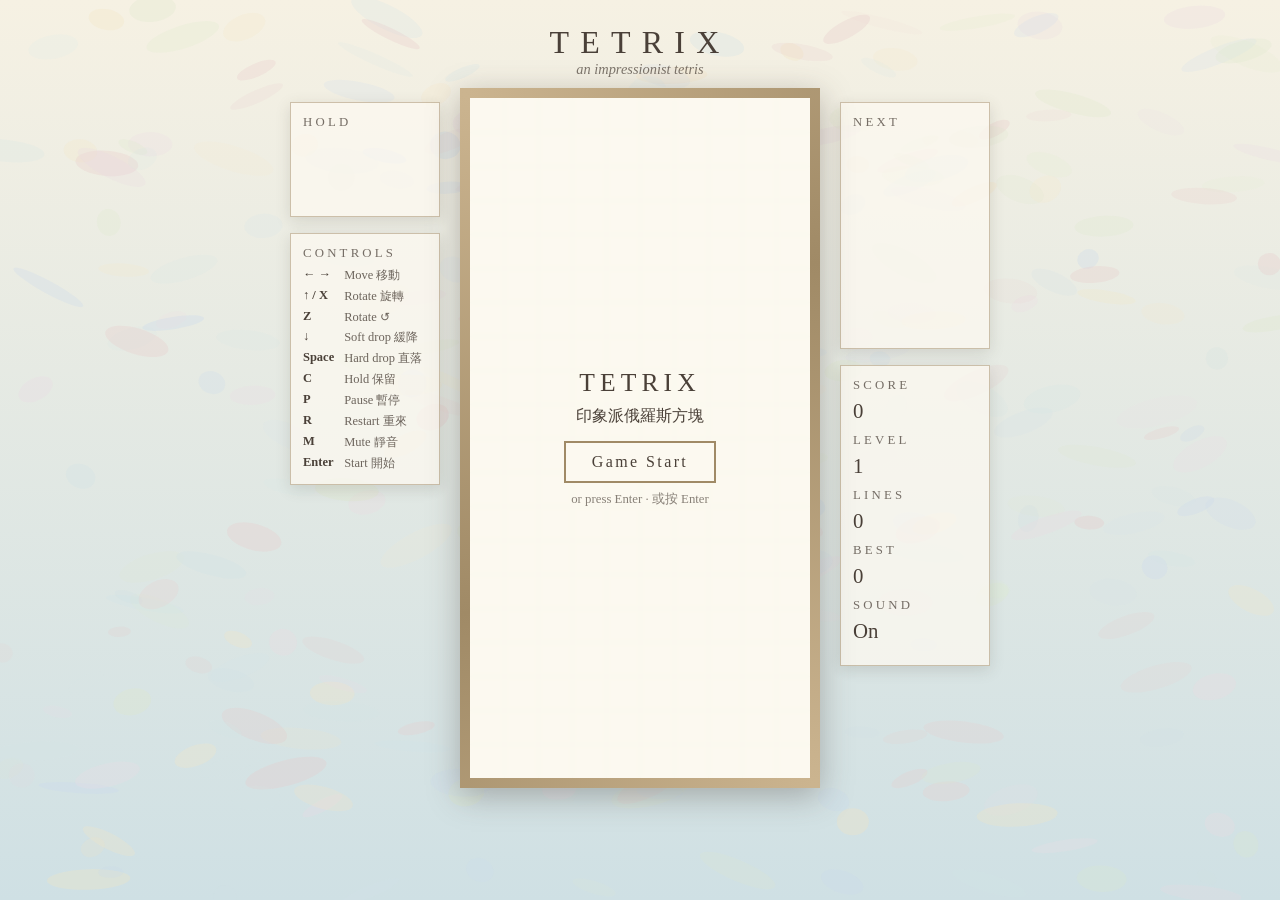
==== commit 8c9f8e13: "Merge pull request #6 from SwaggyRoger/feat/sound-effects Add synthesised impressionist sound effect" ====
--- a/index.html
+++ b/index.html
@@ -191,6 +191,7 @@
           <dt>C</dt><dd>Hold 保留</dd>
           <dt>P</dt><dd>Pause 暫停</dd>
           <dt>R</dt><dd>Restart 重來</dd>
+          <dt>M</dt><dd>Mute 靜音</dd>
           <dt>Enter</dt><dd>Start 開始</dd>
         </dl>
       </section>
@@ -220,6 +221,8 @@
         <p class="stat" id="stat-lines">0</p>
         <h2>Best</h2>
         <p class="stat" id="stat-high">0</p>
+        <h2>Sound</h2>
+        <p class="stat" id="stat-sound">On</p>
       </section>
     </aside>
   </main>
@@ -227,6 +230,9 @@
   <!-- Optional custom artwork. Plain (non-module) script so it works from
        file:// in the generated index.html too — see assets/README.md. -->
   <script src="assets/manifest.js"></script>
+  <!-- Optional sound overrides — independent of the artwork manifest above.
+       Sound is synthesised by default, so this file may name nothing at all. -->
+  <script src="assets/audio/manifest.js"></script>
   <script>
 'use strict';
 
@@ -508,6 +514,11 @@
     score: 0,
     lines: 0,
     level: 1,
+    // Consecutive locks that cleared at least one row. 1 on the first clear,
+    // 2 on the next one in a row, back to 0 as soon as a piece locks without
+    // clearing. Carried on the `lineclear` event so presentation layers can
+    // react to a run without tracking state of their own.
+    combo: 0,
     on: emitter.on,
   };
 
@@ -577,13 +588,16 @@
       }
       board.clearRows(full);
       game.lines += full.length;
+      game.combo += 1;
       game.score += (score1[full.length] ?? 0) * game.level;
       const newLevel = Math.floor(game.lines / linesPerLevel) + 1;
       if (newLevel > game.level) {
         game.level = newLevel;
         emitter.emit('levelup', { level: newLevel });
       }
-      emitter.emit('lineclear', { rows: full, count: full.length, cells });
+      emitter.emit('lineclear', { rows: full, count: full.length, cells, combo: game.combo });
+    } else {
+      game.combo = 0;
     }
 
     if (topOut) {
@@ -640,6 +654,9 @@
       let dist = 0;
       while (tryMove(0, 1)) dist++;
       game.score += dist * hardDropPerCell;
+      // Announced before the lock so a listener can sound the impact ahead of
+      // any line-clear cue it triggers.
+      emitter.emit('harddrop', { distance: dist, type: game.piece.type });
       lockPiece();
     },
     rotate(dir) {
@@ -691,6 +708,7 @@
       game.score = 0;
       game.lines = 0;
       game.level = 1;
+      game.combo = 0;
       game.state = STATE.PLAYING;
       spawnNext();
     },
@@ -763,6 +781,63 @@
   heartColors: ['#e58fa2', '#d96d8a', '#f0b3c0', '#c9797b'],
   starColors: ['#e9c46a', '#f4d58d', '#d9a15f', '#f7e8b0'],
   particleTtlMs: [700, 1300], // min..max lifetime
+};
+
+// Impressionist sound. Everything is synthesised at runtime from these numbers
+// — no audio files needed — so pitch is an exact parameter rather than a
+// playback-rate hack. Harmony is built on a pentatonic/whole-tone colour
+// (Debussy's palette): soft attacks, long decays, nothing that resolves hard.
+//
+// `semitones` are offsets from `rootHz`. Read the `clears` table top to bottom
+// and you can see the requested "solemnity" gradient in the numbers: the root
+// drops an octave, voices are added, and attack/decay both stretch out.
+const AUDIO = {
+  enabled: true,
+  masterVolume: 0.45,
+  rootHz: 277.18, // C#4 — the black-key pentatonic everything is transposed from
+  reverb: { seconds: 2.6, decay: 2.4, mix: 0.34 },
+
+  // A combo run escalates on four axes at once. Pitch alone was too subtle to
+  // feel like a build-up, so each consecutive clear is also louder, rings
+  // longer, and from the third one adds a bright arpeggio over the top.
+  combo: {
+    semitonesPerStep: 3, // a minor third per step — clearly audible, still consonant
+    maxSteps: 7,         // caps the rise at +21 semitones
+    gainPerStep: 0.14,
+    maxGainScale: 1.9,
+    decayPerStep: 0.22,  // seconds added per step
+    maxDecayAdd: 1.4,
+    sparkleFrom: 3,      // combo at which the shimmer layer joins
+    sparkle: { semitones: [19, 24, 28], attack: 0.005, decay: 0.9, gain: 0.22, type: 'sine', spreadMs: 45 },
+  },
+
+  // Soft landing: a barely-there tap so ordinary play is not noisy.
+  lock: { semitones: [12], attack: 0.004, decay: 0.2, gain: 0.09, type: 'triangle' },
+
+  // "Urgent" hard drop: fast downward glide plus a short noise impact — dry and
+  // percussive, deliberately the opposite of the washy line-clear chords.
+  hardDrop: {
+    fromSemitone: 15,
+    toSemitone: -5,
+    attack: 0.002,
+    glideMs: 90,
+    decay: 0.32,
+    gain: 0.3,
+    type: 'sawtooth',
+    noiseGain: 0.16,
+    noiseDecay: 0.16,
+  },
+
+  // Line clears: 1 = light shimmer high up, 4 = low, wide and slow to fade.
+  clears: {
+    1: { semitones: [12, 16], attack: 0.01, decay: 1.0, gain: 0.3, type: 'sine', spreadMs: 25 },
+    2: { semitones: [7, 12, 16], attack: 0.018, decay: 1.5, gain: 0.36, type: 'sine', spreadMs: 35 },
+    3: { semitones: [0, 7, 12, 19], attack: 0.03, decay: 2.1, gain: 0.42, type: 'triangle', spreadMs: 45 },
+    4: { semitones: [-12, -5, 0, 7, 12, 19], attack: 0.055, decay: 3.2, gain: 0.5, type: 'triangle', spreadMs: 60 },
+  },
+
+  levelUp: { semitones: [0, 4, 7, 12, 16], attack: 0.012, decay: 1.6, gain: 0.26, type: 'sine', spreadMs: 70 },
+  gameOver: { semitones: [0, -2, -4, -8], attack: 0.06, decay: 2.8, gain: 0.3, type: 'sine', spreadMs: 220 },
 };
 
 const KEYS = {
@@ -776,10 +851,11 @@
   pause: ['p', 'P', 'Escape'],
   restart: ['r', 'R'],
   start: ['Enter'],
+  mute: ['m', 'M'],
 };
-return { BOARD, PAGE_CHROME_PX, gravityMs, TIMING, SCORING, PALETTE, CANVAS_STYLE, EFFECTS, KEYS };
+return { BOARD, PAGE_CHROME_PX, gravityMs, TIMING, SCORING, PALETTE, CANVAS_STYLE, EFFECTS, AUDIO, KEYS };
 })();
-const { BOARD, PAGE_CHROME_PX, gravityMs, TIMING, SCORING, PALETTE, CANVAS_STYLE, EFFECTS, KEYS } = __m_config_js;
+const { BOARD, PAGE_CHROME_PX, gravityMs, TIMING, SCORING, PALETTE, CANVAS_STYLE, EFFECTS, AUDIO, KEYS } = __m_config_js;
 const config = __m_config_js; // main.js uses 'import * as config'
 
 // ---- src/assets/loader.js ----
@@ -921,6 +997,428 @@
 return { PIECE_TYPES, MANIFEST_VERSION, ASSET_GLOBAL, validateManifest, loadSkin };
 })();
 const { PIECE_TYPES, MANIFEST_VERSION, ASSET_GLOBAL, validateManifest, loadSkin } = __m_assets_loader_js;
+
+
+// ---- src/audio/synth.js ----
+const __m_audio_synth_js = (() => {
+// Impressionist synthesiser. Every sound is built from oscillators at runtime,
+// so there are no audio files to ship and pitch is an exact parameter — which
+// is what makes "higher pitch on higher combo" a real transposition rather than
+// a sped-up sample.
+//
+// The scheduling functions take a context and a destination rather than owning
+// them, so the exact same graph can be rendered into an OfflineAudioContext and
+// measured. That is how the sound design is verified — see docs/plans/.
+
+// Convert a semitone offset from the root into a frequency.
+function semitoneHz(rootHz, semitones) {
+  return rootHz * Math.pow(2, semitones / 12);
+}
+
+// A decaying noise burst used as a reverb impulse response: cheap, and it gives
+// the wash of tone that the painted visuals ask for.
+function createReverbImpulse(ctx, seconds, decay) {
+  const length = Math.max(1, Math.floor(ctx.sampleRate * seconds));
+  const buffer = ctx.createBuffer(2, length, ctx.sampleRate);
+  for (let ch = 0; ch < 2; ch++) {
+    const data = buffer.getChannelData(ch);
+    for (let i = 0; i < length; i++) {
+      data[i] = (Math.random() * 2 - 1) * Math.pow(1 - i / length, decay);
+    }
+  }
+  return buffer;
+}
+
+// Soft attack, long exponential tail. Never rings a hard edge.
+function envelope(ctx, at, attack, decay, peak) {
+  const gain = ctx.createGain();
+  gain.gain.setValueAtTime(0.0001, at);
+  gain.gain.linearRampToValueAtTime(Math.max(peak, 0.0002), at + attack);
+  gain.gain.exponentialRampToValueAtTime(0.0001, at + attack + decay);
+  return gain;
+}
+
+// A voicing: one oscillator per semitone, entries staggered by `spreadMs` so
+// the chord blooms rather than lands as a block.
+// Returns the time the cue finishes.
+function scheduleChord(ctx, destination, spec, { rootHz, at, semitoneShift = 0, velocity = 1 }) {
+  const start = at ?? ctx.currentTime;
+  const spread = (spec.spreadMs ?? 0) / 1000;
+  let end = start;
+  spec.semitones.forEach((semi, i) => {
+    const t = start + i * spread;
+    const osc = ctx.createOscillator();
+    osc.type = spec.type ?? 'sine';
+    osc.frequency.setValueAtTime(semitoneHz(rootHz, semi + semitoneShift), t);
+    // A touch of detune keeps stacked voices from sounding electronically exact.
+    osc.detune.setValueAtTime((i % 2 === 0 ? 1 : -1) * 4, t);
+    const gain = envelope(ctx, t, spec.attack, spec.decay, (spec.gain * velocity) / spec.semitones.length);
+    osc.connect(gain).connect(destination);
+    osc.start(t);
+    osc.stop(t + spec.attack + spec.decay + 0.05);
+    end = Math.max(end, t + spec.attack + spec.decay);
+  });
+  return end;
+}
+
+// The urgent one: a fast downward glide plus a filtered noise thud.
+function scheduleGlide(ctx, destination, spec, { rootHz, at, velocity = 1 }) {
+  const start = at ?? ctx.currentTime;
+  const osc = ctx.createOscillator();
+  osc.type = spec.type ?? 'sawtooth';
+  osc.frequency.setValueAtTime(semitoneHz(rootHz, spec.fromSemitone), start);
+  osc.frequency.exponentialRampToValueAtTime(
+    semitoneHz(rootHz, spec.toSemitone),
+    start + (spec.glideMs ?? 90) / 1000,
+  );
+  // Roll the top off so the sawtooth reads as urgency, not harshness.
+  const tone = ctx.createBiquadFilter();
+  tone.type = 'lowpass';
+  tone.frequency.setValueAtTime(2600, start);
+  const gain = envelope(ctx, start, spec.attack, spec.decay, spec.gain * velocity);
+  osc.connect(tone).connect(gain).connect(destination);
+  osc.start(start);
+  osc.stop(start + spec.attack + spec.decay + 0.05);
+
+  if (spec.noiseGain) {
+    const length = Math.max(1, Math.floor(ctx.sampleRate * (spec.noiseDecay ?? 0.15)));
+    const buffer = ctx.createBuffer(1, length, ctx.sampleRate);
+    const data = buffer.getChannelData(0);
+    for (let i = 0; i < length; i++) data[i] = (Math.random() * 2 - 1) * (1 - i / length);
+    const src = ctx.createBufferSource();
+    src.buffer = buffer;
+    const thud = ctx.createBiquadFilter();
+    thud.type = 'lowpass';
+    thud.frequency.setValueAtTime(900, start);
+    const noiseGain = envelope(ctx, start, 0.001, spec.noiseDecay ?? 0.15, spec.noiseGain * velocity);
+    src.connect(thud).connect(noiseGain).connect(destination);
+    src.start(start);
+  }
+  return start + spec.attack + spec.decay;
+}
+
+// Builds the shared graph — master gain, a softening lowpass, and a reverb send
+// — on any context. Returns the node cues should connect to.
+function createBus(ctx, cfg) {
+  const master = ctx.createGain();
+  master.gain.value = cfg.masterVolume;
+
+  const soften = ctx.createBiquadFilter();
+  soften.type = 'lowpass';
+  soften.frequency.value = 5200;
+
+  const dry = ctx.createGain();
+  dry.gain.value = 1 - cfg.reverb.mix;
+  const wet = ctx.createGain();
+  wet.gain.value = cfg.reverb.mix;
+
+  const convolver = ctx.createConvolver();
+  convolver.buffer = createReverbImpulse(ctx, cfg.reverb.seconds, cfg.reverb.decay);
+
+  const input = ctx.createGain();
+  input.connect(dry).connect(soften);
+  input.connect(convolver).connect(wet).connect(soften);
+  soften.connect(master).connect(ctx.destination);
+
+  return { input, master };
+}
+
+// Live wrapper: owns a real AudioContext, created lazily on the first user
+// gesture because browsers refuse to start audio before one.
+function createSynth(cfg) {
+  let ctx = null;
+  let bus = null;
+  let muted = false;
+
+  function ensure() {
+    if (ctx) return true;
+    const Ctor = globalThis.AudioContext || globalThis.webkitAudioContext;
+    if (!Ctor) return false; // no Web Audio (very old browser) — stay silent
+    ctx = new Ctor();
+    bus = createBus(ctx, cfg);
+    return true;
+  }
+
+  return {
+    get ready() {
+      return ctx !== null && ctx.state === 'running';
+    },
+    get muted() {
+      return muted;
+    },
+    // Must be called from a user gesture (the Game Start button / a keypress).
+    resume() {
+      if (!ensure()) return;
+      if (ctx.state === 'suspended') ctx.resume();
+    },
+    setMuted(value) {
+      muted = value;
+      if (bus) bus.master.gain.value = value ? 0 : cfg.masterVolume;
+    },
+    chord(spec, opts = {}) {
+      if (muted || !ensure() || ctx.state !== 'running') return;
+      scheduleChord(ctx, bus.input, spec, { rootHz: cfg.rootHz, at: ctx.currentTime, ...opts });
+    },
+    glide(spec, opts = {}) {
+      if (muted || !ensure() || ctx.state !== 'running') return;
+      scheduleGlide(ctx, bus.input, spec, { rootHz: cfg.rootHz, at: ctx.currentTime, ...opts });
+    },
+  };
+}
+return { semitoneHz, createReverbImpulse, scheduleChord, scheduleGlide, createBus, createSynth };
+})();
+const { semitoneHz, createReverbImpulse, scheduleChord, scheduleGlide, createBus, createSynth } = __m_audio_synth_js;
+
+
+// ---- src/audio/loader.js ----
+const __m_audio_loader_js = (() => {
+// Optional audio overrides. Everything is synthesised by default, so this layer
+// exists purely so someone can drop real recordings in later without touching
+// code. It reads `window.TETRIX_AUDIO`, set by assets/audio/manifest.js.
+//
+// Deliberately independent of src/assets/loader.js: different folder, different
+// manifest, different global. Swapping artwork must never disturb sound and vice
+// versa. The two share a shape on purpose — one mental model, two subsystems.
+//
+// Files are loaded through <audio> elements rather than fetch + decodeAudioData
+// because fetch is blocked on file://, where the double-clickable index.html runs.
+
+const AUDIO_CUES = ['lock', 'hardDrop', 'clear1', 'clear2', 'clear3', 'clear4', 'levelUp', 'gameOver'];
+
+const AUDIO_MANIFEST_VERSION = 1;
+
+const AUDIO_GLOBAL = 'TETRIX_AUDIO';
+
+const SAMPLE_TIMEOUT_MS = 10000;
+
+// Pure — no DOM — so the loud-vs-quiet rules are unit-tested in Node.
+// Returns { set: { name, cues } | null, errors: [], warnings: [] }.
+// A null set means "synthesise everything", which is the normal default.
+function validateAudioManifest(raw) {
+  const errors = [];
+  const warnings = [];
+  const fail = (msg) => {
+    errors.push(msg);
+    return { set: null, errors, warnings };
+  };
+
+  if (raw === undefined || raw === null) return { set: null, errors, warnings };
+  if (typeof raw !== 'object' || Array.isArray(raw)) {
+    return fail(`audio manifest must be an object, got ${Array.isArray(raw) ? 'array' : typeof raw}`);
+  }
+  if (raw.version !== AUDIO_MANIFEST_VERSION) {
+    return fail(
+      `audio manifest version ${JSON.stringify(raw.version)} is not supported (expected ${AUDIO_MANIFEST_VERSION})`,
+    );
+  }
+
+  const active = raw.activeSet;
+  if (active === undefined || active === null) return { set: null, errors, warnings };
+  if (typeof active !== 'string') {
+    return fail(`activeSet must be a string or null, got ${typeof active}`);
+  }
+
+  const sets = raw.sets;
+  if (sets === undefined || sets === null || typeof sets !== 'object' || Array.isArray(sets)) {
+    return fail(`activeSet is "${active}" but "sets" is missing or not an object`);
+  }
+  const set = sets[active];
+  if (set === undefined) {
+    const available = Object.keys(sets);
+    return fail(
+      `activeSet "${active}" is not defined in "sets" (available: ${available.length ? available.join(', ') : 'none'})`,
+    );
+  }
+  if (typeof set !== 'object' || set === null || Array.isArray(set)) {
+    return fail(`sets["${active}"] must be an object`);
+  }
+  if (typeof set.cues !== 'object' || set.cues === null || Array.isArray(set.cues)) {
+    return fail(`sets["${active}"].cues must be an object mapping cue name -> file path`);
+  }
+
+  const cues = {};
+  for (const cue of AUDIO_CUES) {
+    const path = set.cues[cue];
+    if (path === undefined || path === null) continue; // silently synthesised
+    if (typeof path !== 'string' || path.trim() === '') {
+      warnings.push(`set "${active}": cues.${cue} must be a non-empty path string — ignored`);
+      continue;
+    }
+    cues[cue] = path.trim();
+  }
+  for (const key of Object.keys(set.cues)) {
+    if (!AUDIO_CUES.includes(key)) {
+      warnings.push(`set "${active}": cues.${key} is not a cue name (${AUDIO_CUES.join(' ')}) — ignored`);
+    }
+  }
+  if (Object.keys(cues).length === 0) {
+    warnings.push(`set "${active}" names no usable files — every cue stays synthesised`);
+  }
+
+  return { set: { name: active, cues }, errors, warnings };
+}
+
+function loadSample(path) {
+  return new Promise((resolve) => {
+    const el = new Audio();
+    let settled = false;
+    const done = (value) => {
+      if (settled) return;
+      settled = true;
+      clearTimeout(timer);
+      resolve(value);
+    };
+    const timer = setTimeout(() => done(null), SAMPLE_TIMEOUT_MS);
+    el.addEventListener('canplaythrough', () => done(el), { once: true });
+    el.addEventListener('error', () => done(null), { once: true });
+    el.preload = 'auto';
+    el.src = path;
+    el.load();
+  });
+}
+
+// (`export const` rather than `export async function`: build.mjs only detects
+// the `export function` / `export const` forms — see README design rule 6.)
+const loadAudioSet = async (rawManifest, console_ = console) => {
+  const raw = rawManifest !== undefined ? rawManifest : globalThis[AUDIO_GLOBAL];
+  const { set, errors, warnings } = validateAudioManifest(raw);
+
+  for (const e of errors) console_.error(`[tetrix/audio] ${e} — every cue stays synthesised`);
+  for (const w of warnings) console_.warn(`[tetrix/audio] ${w}`);
+  if (!set) return { setName: null, samples: {} };
+
+  const entries = Object.entries(set.cues);
+  const loaded = await Promise.all(entries.map(([, path]) => loadSample(path)));
+
+  const samples = {};
+  entries.forEach(([cue, path], i) => {
+    if (loaded[i]) samples[cue] = loaded[i];
+    else console_.warn(`[tetrix/audio] could not load "${path}" for cue ${cue} — synthesised instead`);
+  });
+  return { setName: set.name, samples };
+};
+return { AUDIO_CUES, AUDIO_MANIFEST_VERSION, AUDIO_GLOBAL, validateAudioManifest, loadAudioSet };
+})();
+const { AUDIO_CUES, AUDIO_MANIFEST_VERSION, AUDIO_GLOBAL, validateAudioManifest, loadAudioSet } = __m_audio_loader_js;
+
+
+// ---- src/audio/sound.js ----
+const __m_audio_sound_js = (() => {
+// Maps game events to cues. This is the only file that knows what a "line
+// clear" should sound like; synth.js knows how to make a sound, loader.js knows
+// where optional files live, and core/ knows nothing about any of it.
+
+// How much a combo run escalates the clear cue. The first clear of a run is
+// untouched; each consecutive one lifts pitch, gain and decay together, and
+// past `sparkleFrom` a shimmer layer joins on top. Pitch on its own was not
+// enough to read as a build-up.
+function comboLift(cfg, combo) {
+  const c = cfg.combo;
+  const steps = Math.min(Math.max(combo - 1, 0), c.maxSteps);
+  return {
+    steps,
+    semitoneShift: steps * c.semitonesPerStep,
+    gainScale: Math.min(1 + steps * c.gainPerStep, c.maxGainScale),
+    decayAdd: Math.min(steps * c.decayPerStep, c.maxDecayAdd),
+    sparkle: combo >= c.sparkleFrom,
+  };
+}
+
+function createSound({ cfg, synth, samples = {}, storage = globalThis.localStorage }) {
+  let muted = false;
+  // A hard drop emits `harddrop` immediately followed by `lock`. The slam
+  // already contains its own impact, so the settle tick would only muddy it.
+  let skipNextLock = false;
+  try {
+    muted = storage?.getItem('tetrix.muted') === '1';
+  } catch {
+    muted = false; // private browsing / storage disabled — just start unmuted
+  }
+  synth.setMuted(muted);
+
+  // An override file replaces the synthesised cue. Pitch still moves with the
+  // combo, but via playbackRate, which also shortens the sample — unavoidable
+  // without a full pitch-shifter, and documented in assets/audio/README.md.
+  function playSample(el, semitoneShift, velocity) {
+    const node = el.cloneNode();
+    node.volume = Math.min(1, cfg.masterVolume * velocity);
+    node.playbackRate = Math.pow(2, semitoneShift / 12);
+    const played = node.play();
+    if (played && typeof played.catch === 'function') played.catch(() => {});
+  }
+
+  function cue(name, spec, { semitoneShift = 0, velocity = 1, glide = false } = {}) {
+    if (muted) return;
+    const sample = samples[name];
+    if (sample) {
+      playSample(sample, semitoneShift, velocity);
+      return;
+    }
+    if (glide) synth.glide(spec, { velocity });
+    else synth.chord(spec, { semitoneShift, velocity });
+  }
+
+  return {
+    get muted() {
+      return muted;
+    },
+    // Browsers will not start audio outside a user gesture; call this from the
+    // start button and from keydown.
+    resume() {
+      synth.resume();
+    },
+    setMuted(value) {
+      muted = value;
+      synth.setMuted(value);
+      try {
+        storage?.setItem('tetrix.muted', value ? '1' : '0');
+      } catch {
+        /* storage unavailable — the setting just won't persist */
+      }
+    },
+    toggleMute() {
+      this.setMuted(!muted);
+      return muted;
+    },
+    onLock() {
+      if (skipNextLock) {
+        skipNextLock = false;
+        return;
+      }
+      cue('lock', cfg.lock);
+    },
+    onHardDrop({ distance = 0 } = {}) {
+      skipNextLock = true;
+      // A longer fall reads as a heavier landing.
+      cue('hardDrop', cfg.hardDrop, { velocity: 0.6 + 0.4 * Math.min(distance / 18, 1), glide: true });
+    },
+    onLineClear({ count = 1, combo = 1 } = {}) {
+      const n = Math.min(Math.max(count, 1), 4);
+      const lift = comboLift(cfg, combo);
+      const base = cfg.clears[n];
+      cue(
+        `clear${n}`,
+        { ...base, gain: base.gain * lift.gainScale, decay: base.decay + lift.decayAdd },
+        { semitoneShift: lift.semitoneShift },
+      );
+      // The shimmer is a synthesised layer on top. It is skipped when the cue
+      // has been overridden with a file, so an override stays exactly what the
+      // author supplied — see assets/audio/README.md.
+      if (lift.sparkle && !muted && !samples[`clear${n}`]) {
+        synth.chord(cfg.combo.sparkle, { semitoneShift: lift.semitoneShift });
+      }
+    },
+    onLevelUp() {
+      cue('levelUp', cfg.levelUp);
+    },
+    onGameOver() {
+      cue('gameOver', cfg.gameOver);
+    },
+  };
+}
+return { comboLift, createSound };
+})();
+const { comboLift, createSound } = __m_audio_sound_js;
 
 
 // ---- src/render/sprites.js ----
@@ -1463,6 +1961,7 @@
     lines: document.getElementById('stat-lines'),
     level: document.getElementById('stat-level'),
     high: document.getElementById('stat-high'),
+    sound: document.getElementById('stat-sound'),
     overlay: document.getElementById('overlay'),
   };
 
@@ -1506,6 +2005,11 @@
     saveHighScore(score) {
       if (score >= high) localStorage.setItem(STORAGE_KEY, String(score));
     },
+    // Reflects the mute toggle (M). Guarded so the HUD still works if the
+    // markup predates the sound panel.
+    showMuted(muted) {
+      if (el.sound) el.sound.textContent = muted ? 'Off 靜音' : 'On';
+    },
   };
 }
 return { createHud };
@@ -1580,17 +2084,45 @@
 
 const hud = createHud();
 
-gameApi.game.on('lineclear', ({ cells }) => {
+// Sound is synthesised, so it needs no files and is ready immediately. The
+// samples object is filled in later only if assets/audio/manifest.js names
+// overrides; createSound holds the reference, so cues switch over in place.
+const audioSamples = {};
+const synth = createSynth(config.AUDIO);
+const sound = createSound({ cfg: config.AUDIO, synth, samples: audioSamples });
+
+hud.showMuted(sound.muted);
+
+loadAudioSet().then(({ setName, samples }) => {
+  const names = Object.keys(samples);
+  if (names.length === 0) return;
+  Object.assign(audioSamples, samples);
+  console.info(`[tetrix/audio] set "${setName}" applied (${names.join(', ')})`);
+});
+
+gameApi.game.on('lineclear', ({ cells, count, combo }) => {
   particles.burst(cells, config.BOARD.cellSize);
+  sound.onLineClear({ count, combo });
 });
+gameApi.game.on('harddrop', ({ distance }) => sound.onHardDrop({ distance }));
+gameApi.game.on('lock', () => sound.onLock());
+gameApi.game.on('levelup', () => sound.onLevelUp());
 gameApi.game.on('gameover', ({ score }) => {
   hud.saveHighScore(score);
+  sound.onGameOver();
 });
 
 // Start from the ready screen, or begin a fresh game after game over.
 function startOrRestart() {
+  sound.resume(); // browsers only allow audio to start from a user gesture
   if (gameApi.game.state === 'ready') gameApi.start();
   else if (gameApi.game.state === 'gameover') gameApi.reset();
+}
+
+// Any interaction counts as the gesture, so sound also works for a player who
+// starts with Enter or dives straight into the keyboard.
+for (const evt of ['keydown', 'pointerdown']) {
+  window.addEventListener(evt, () => sound.resume(), { once: true });
 }
 
 const keyboard = createKeyboard({
@@ -1609,6 +2141,7 @@
       if (gameApi.game.state !== 'ready') gameApi.reset();
     },
     start: startOrRestart,
+    mute: () => hud.showMuted(sound.toggleMute()),
   },
 });
 
@@ -1639,7 +2172,17 @@
 requestAnimationFrame(frame);
 
 // Debug/testing handle (used by automated verification; harmless in prod).
-window.__tetrix = { gameApi, particles, renderer, hud, config };
+// The audio entry exposes the schedulers so cues can be rendered into an
+// OfflineAudioContext and measured — that is how the sound design is verified.
+window.__tetrix = {
+  gameApi,
+  particles,
+  renderer,
+  hud,
+  config,
+  sound,
+  audio: { synth, scheduleChord, scheduleGlide, createBus, semitoneHz, comboLift },
+};
 </script>
 </body>
 </html>
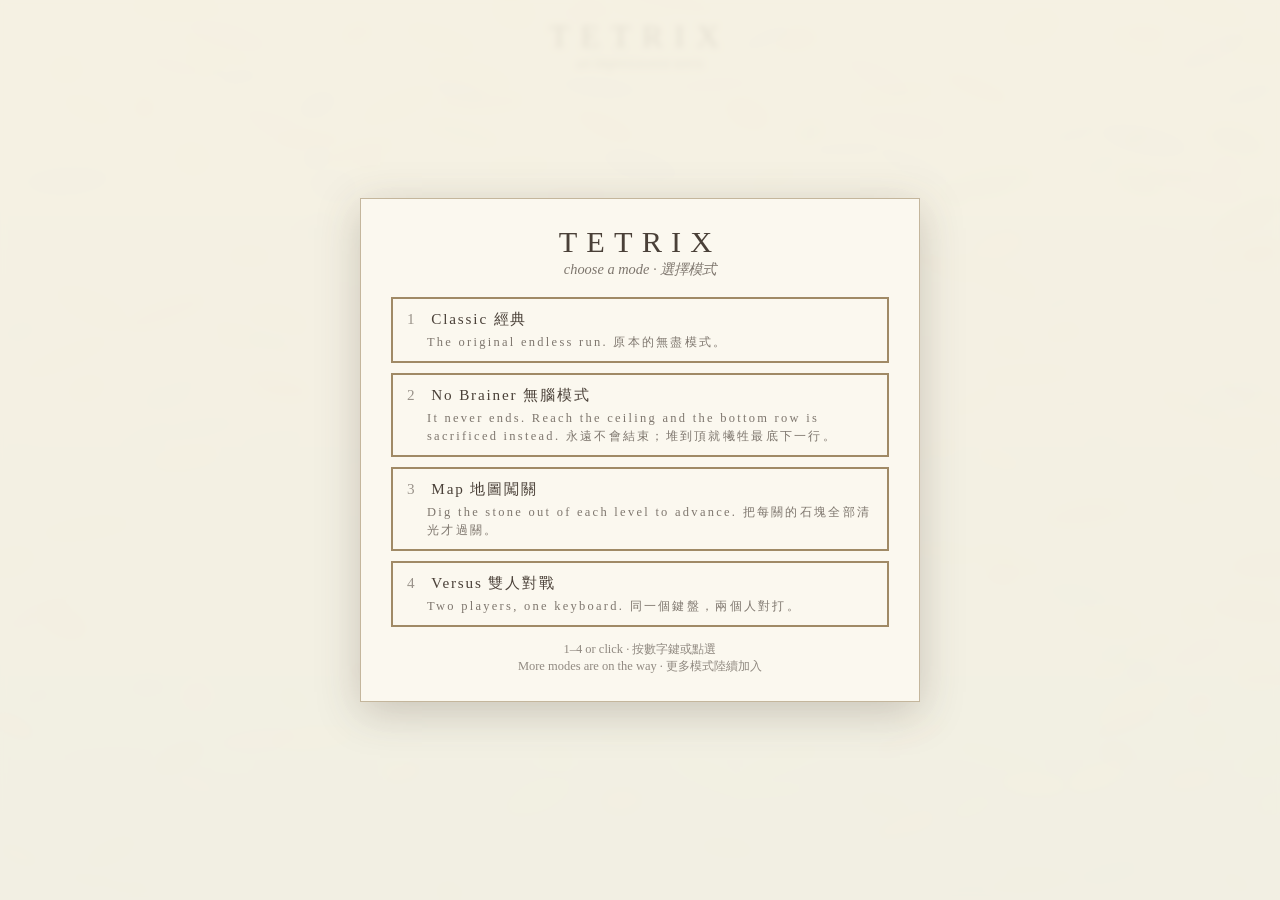
==== commit 6836a2d6: "Add No Brainer, map and two-player versus modes Issue #3 asks for several selectable modes. This add" ====
--- a/index.html
+++ b/index.html
@@ -28,19 +28,12 @@
   z-index: -1;
 }
 
-.frame {
-  display: flex;
-  justify-content: center;
-  align-items: flex-start;
-  gap: 20px;
-  padding: 24px 16px;
-}
-
-.stage {
+.masthead {
   text-align: center;
-}
-
-.stage h1 {
+  padding-top: 18px;
+}
+
+.masthead h1 {
   font-size: 2rem;
   font-weight: normal;
   letter-spacing: 0.35em;
@@ -52,6 +45,35 @@
   font-size: 0.9rem;
   opacity: 0.7;
   margin-bottom: 10px;
+}
+
+/* Holds one player column, or two side by side in versus. */
+.frame {
+  display: flex;
+  justify-content: center;
+  align-items: flex-start;
+  gap: 28px;
+  padding: 8px 16px;
+}
+
+.player {
+  display: flex;
+  align-items: flex-start;
+  gap: 20px;
+}
+
+.board-column {
+  text-align: center;
+}
+
+/* Only shown in versus, where the two boards need telling apart. */
+.player-label {
+  font-size: 0.85rem;
+  letter-spacing: 0.25em;
+  text-transform: uppercase;
+  opacity: 0.75;
+  min-height: 1.2em;
+  margin-bottom: 4px;
 }
 
 .board-wrap {
@@ -63,11 +85,11 @@
   background: #fcf9f0;
 }
 
-#board {
+[data-canvas='board'] {
   display: block;
 }
 
-#effects {
+[data-canvas='effects'] {
   position: absolute;
   inset: 0;
   pointer-events: none;
@@ -83,6 +105,8 @@
   gap: 8px;
   background: rgba(252, 249, 240, 0.82);
   backdrop-filter: blur(2px);
+  text-align: center;
+  padding: 12px;
 }
 
 .overlay h2 {
@@ -96,7 +120,8 @@
   display: none;
 }
 
-.overlay button {
+.overlay button,
+.menu button {
   font-family: inherit;
   font-size: 1rem;
   letter-spacing: 0.15em;
@@ -109,7 +134,8 @@
   transition: background 0.15s ease, transform 0.15s ease;
 }
 
-.overlay button:hover {
+.overlay button:hover,
+.menu button:hover {
   background: #f2e3c0;
   transform: scale(1.04);
 }
@@ -124,7 +150,6 @@
   flex-direction: column;
   gap: 16px;
   width: 150px;
-  padding-top: 78px;
 }
 
 .panel {
@@ -169,63 +194,203 @@
 .controls dd {
   opacity: 0.8;
 }
+
+/* Versus puts two full columns on screen. The gap *between* the players has
+   to beat the gap *inside* one of them, or the two boards read as one wide
+   instrument panel rather than as two opponents. */
+.frame.two-up {
+  gap: 46px;
+}
+
+.frame.two-up .player {
+  gap: 10px;
+}
+
+.frame.two-up .side {
+  width: 108px;
+}
+
+/* Mirror the second player so the layout is symmetrical: keys on the two
+   outer edges, the two score panels facing each other in the middle where
+   they are easy to compare mid-duel. */
+.frame.two-up .player:last-child {
+  flex-direction: row-reverse;
+}
+
+.frame.two-up .panel {
+  padding: 8px;
+}
+
+.frame.two-up .stats .stat {
+  font-size: 1.05rem;
+  margin-bottom: 6px;
+}
+
+/* The mode picker: a full-page wash so it reads as a title screen rather
+   than a dialog stuck on top of a game. */
+.menu {
+  position: fixed;
+  inset: 0;
+  display: flex;
+  justify-content: center;
+  align-items: center;
+  background: rgba(246, 241, 227, 0.9);
+  backdrop-filter: blur(3px);
+  z-index: 10;
+  padding: 20px;
+  overflow-y: auto;
+}
+
+.menu.hidden {
+  display: none;
+}
+
+.menu-card {
+  background: rgba(252, 249, 240, 0.92);
+  border: 1px solid rgba(160, 138, 102, 0.6);
+  box-shadow: 0 10px 40px rgba(74, 64, 56, 0.25);
+  padding: 26px 30px;
+  width: min(560px, 100%);
+  text-align: center;
+}
+
+.menu-card h2 {
+  font-size: 1.9rem;
+  font-weight: normal;
+  letter-spacing: 0.3em;
+  text-transform: uppercase;
+}
+
+.mode-list {
+  list-style: none;
+  display: flex;
+  flex-direction: column;
+  gap: 10px;
+  margin: 18px 0 14px;
+}
+
+.menu .mode-btn {
+  display: block;
+  width: 100%;
+  text-align: left;
+  padding: 10px 14px;
+  margin: 0;
+  font-size: 0.95rem;
+}
+
+.mode-btn strong {
+  display: block;
+  font-weight: normal;
+  letter-spacing: 0.12em;
+}
+
+.mode-btn .num {
+  display: inline-block;
+  width: 1.6em;
+  opacity: 0.55;
+}
+
+.mode-btn .desc {
+  display: block;
+  font-size: 0.78rem;
+  opacity: 0.7;
+  line-height: 1.45;
+  margin-top: 3px;
+  padding-left: 1.6em;
+}
+
+.menu .hint {
+  font-size: 0.78rem;
+  opacity: 0.6;
+}
+
+.menu .controls-note {
+  font-size: 0.8rem;
+  opacity: 0.75;
+  margin-bottom: 4px;
+}
+
+.menu .mode-back {
+  font-size: 0.85rem;
+  padding: 6px 18px;
+}
 </style>
 </head>
 <body>
   <canvas id="background"></canvas>
 
-  <main class="frame">
-    <aside class="side">
-      <section class="panel">
-        <h2>Hold</h2>
-        <canvas id="hold"></canvas>
-      </section>
-      <section class="panel controls">
-        <h2>Controls</h2>
-        <dl>
-          <dt>← →</dt><dd>Move 移動</dd>
-          <dt>↑ / X</dt><dd>Rotate 旋轉</dd>
-          <dt>Z</dt><dd>Rotate ↺</dd>
-          <dt>↓</dt><dd>Soft drop 緩降</dd>
-          <dt>Space</dt><dd>Hard drop 直落</dd>
-          <dt>C</dt><dd>Hold 保留</dd>
-          <dt>P</dt><dd>Pause 暫停</dd>
-          <dt>R</dt><dd>Restart 重來</dd>
-          <dt>M</dt><dd>Mute 靜音</dd>
-          <dt>Enter</dt><dd>Start 開始</dd>
-        </dl>
-      </section>
-    </aside>
-
-    <section class="stage">
-      <h1>Tetrix</h1>
-      <p class="subtitle">an impressionist tetris</p>
-      <div class="board-wrap">
-        <canvas id="board"></canvas>
-        <canvas id="effects"></canvas>
-        <div id="overlay" class="overlay hidden"></div>
+  <header class="masthead">
+    <h1>Tetrix</h1>
+    <p class="subtitle">an impressionist tetris</p>
+  </header>
+
+  <!-- One player's whole column. main.js stamps this once for a solo game and
+       twice for versus, so the two boards can never drift apart. -->
+  <template id="player-template">
+    <section class="player">
+      <aside class="side">
+        <section class="panel">
+          <h2>Hold</h2>
+          <canvas data-canvas="hold"></canvas>
+        </section>
+        <section class="panel controls" data-controls="1">
+          <h2>Controls</h2>
+          <dl>
+            <dt>← →</dt><dd>Move 移動</dd>
+            <dt>↑ / X</dt><dd>Rotate 旋轉</dd>
+            <dt>Z / /</dt><dd>Rotate ↺</dd>
+            <dt>↓</dt><dd>Soft drop 緩降</dd>
+            <dt>Space</dt><dd>Hard drop 直落</dd>
+            <dt>C / Shift</dt><dd>Hold 保留</dd>
+            <dt>P</dt><dd>Pause 暫停</dd>
+            <dt>R</dt><dd>Restart 重來</dd>
+            <dt>M</dt><dd>Mute 靜音</dd>
+          </dl>
+        </section>
+        <section class="panel controls" data-controls="2">
+          <h2>Controls</h2>
+          <dl>
+            <dt>A D</dt><dd>Move 移動</dd>
+            <dt>E</dt><dd>Rotate 旋轉</dd>
+            <dt>Q</dt><dd>Rotate ↺</dd>
+            <dt>S</dt><dd>Soft drop 緩降</dd>
+            <dt>W</dt><dd>Hard drop 直落</dd>
+            <dt>F</dt><dd>Hold 保留</dd>
+          </dl>
+        </section>
+      </aside>
+
+      <div class="board-column">
+        <p class="player-label" data-label></p>
+        <div class="board-wrap">
+          <canvas data-canvas="board"></canvas>
+          <canvas data-canvas="effects"></canvas>
+          <div class="overlay hidden" data-overlay></div>
+        </div>
       </div>
+
+      <aside class="side">
+        <section class="panel">
+          <h2>Next</h2>
+          <canvas data-canvas="next"></canvas>
+        </section>
+        <section class="panel stats">
+          <div data-row><h2>Score</h2><p class="stat" data-stat="score">0</p></div>
+          <div data-row><h2>Level</h2><p class="stat" data-stat="level">1</p></div>
+          <div data-row><h2>Lines</h2><p class="stat" data-stat="lines">0</p></div>
+          <div data-row hidden><h2>Combo</h2><p class="stat" data-stat="combo">—</p></div>
+          <div data-row hidden><h2>Stone 石塊</h2><p class="stat" data-stat="objective">0</p></div>
+          <div data-row hidden><h2>Time</h2><p class="stat" data-stat="timer">2:00</p></div>
+          <div data-row><h2>Best</h2><p class="stat" data-stat="high">0</p></div>
+          <div data-row><h2>Sound</h2><p class="stat" data-stat="sound">On</p></div>
+        </section>
+      </aside>
     </section>
-
-    <aside class="side">
-      <section class="panel">
-        <h2>Next</h2>
-        <canvas id="next"></canvas>
-      </section>
-      <section class="panel stats">
-        <h2>Score</h2>
-        <p class="stat" id="stat-score">0</p>
-        <h2>Level</h2>
-        <p class="stat" id="stat-level">1</p>
-        <h2>Lines</h2>
-        <p class="stat" id="stat-lines">0</p>
-        <h2>Best</h2>
-        <p class="stat" id="stat-high">0</p>
-        <h2>Sound</h2>
-        <p class="stat" id="stat-sound">On</p>
-      </section>
-    </aside>
-  </main>
+  </template>
+
+  <main class="frame" id="frame"></main>
+
+  <div id="menu" class="menu hidden"></div>
 
   <!-- Optional custom artwork. Plain (non-module) script so it works from
        file:// in the generated index.html too — see assets/README.md. -->
@@ -466,6 +631,53 @@
       while (keep.length < rows) keep.unshift(Array(cols).fill(null));
       grid = keep;
     },
+    // Sacrifice the bottom row: it vanishes and everything above falls one
+    // row. This is the No Brainer rescue — the stack can never reach the
+    // ceiling because the oldest row is given up instead. Returns the cells
+    // that were destroyed so the effects layer can burst them.
+    dropBottomRow() {
+      const y = rows - 1;
+      const removed = [];
+      for (let x = 0; x < cols; x++) {
+        if (grid[y][x] !== null) removed.push({ x, y, type: grid[y][x] });
+      }
+      grid.pop();
+      grid.unshift(Array(cols).fill(null));
+      return removed;
+    },
+    // Push `lines` junk rows in from the bottom, each full except for the
+    // column `holeX`. Returns true if the upward shift pushed occupied cells
+    // off the top of the field (a top-out).
+    pushGarbage(lines, holeX, type) {
+      let toppedOut = false;
+      for (let i = 0; i < lines; i++) {
+        const evicted = grid.shift();
+        if (evicted.some((c) => c !== null)) toppedOut = true;
+        const row = Array(cols).fill(type);
+        row[holeX] = null;
+        grid.push(row);
+      }
+      return toppedOut;
+    },
+    // Paint a pre-built layout, used by the map mode's levels. `pattern` is an
+    // array of strings, one per row, aligned to the BOTTOM of the board: '#'
+    // is a filled cell, every other character is empty. Rows that would fall
+    // above the top of the field are ignored.
+    applyPattern(pattern, type) {
+      const top = rows - pattern.length;
+      pattern.forEach((line, i) => {
+        const y = top + i;
+        if (y < 0) return;
+        for (let x = 0; x < cols; x++) grid[y][x] = line[x] === '#' ? type : null;
+      });
+    },
+    countType(type) {
+      let n = 0;
+      for (let y = 0; y < rows; y++) {
+        for (let x = 0; x < cols; x++) if (grid[y][x] === type) n++;
+      }
+      return n;
+    },
     reset() {
       grid = makeGrid(cols, rows);
     },
@@ -490,7 +702,25 @@
   GAME_OVER: 'gameover',
 };
 
-function createGame({ board: boardCfg, timing, scoring, gravityMs, rng } = {}) {
+// Cell type used for junk: the map mode's pre-built levels and the versus
+// mode's incoming garbage rows. It is not a tetromino, so it can never be
+// spawned — it only ever arrives on the board already placed.
+const GARBAGE = 'G';
+
+// `rules` is what makes one mode differ from another. The defaults reproduce
+// classic play exactly, so a mode only has to name what it changes.
+const DEFAULT_RULES = {
+  // 'gameover' ends the run at the ceiling; 'rescue' sacrifices the bottom
+  // row instead and plays on forever (the No Brainer mode).
+  topOut: 'gameover',
+  // Versus only: line clears send junk rows to the opponent.
+  sendsGarbage: false,
+  // Multiplies every gravity step. > 1 is slower, < 1 is faster; this is the
+  // hook a future hard mode raises.
+  gravityScale: 1,
+};
+
+function createGame({ board: boardCfg, timing, scoring, gravityMs, rng, rules } = {}) {
   const cols = boardCfg?.cols ?? 10;
   const rows = boardCfg?.rows ?? 20;
   const lockDelayMs = timing?.lockDelayMs ?? 500;
@@ -499,6 +729,11 @@
   const hardDropPerCell = scoring?.hardDropPerCell ?? 2;
   const linesPerLevel = scoring?.linesPerLevel ?? 10;
   const gravityFn = gravityMs ?? ((level) => Math.max(1000 * 0.82 ** (level - 1), 55));
+  const garbageTable = scoring?.garbageLines ?? { 1: 0, 2: 1, 3: 2, 4: 4 };
+  // Indexed by combo - 1, clamped to the last entry.
+  const comboGarbage = scoring?.comboGarbage ?? [0, 0, 1, 1, 2, 2, 3, 4];
+  const rule = { ...DEFAULT_RULES, ...rules };
+  const random = rng ?? Math.random;
 
   const board = createBoard(cols, rows);
   const emitter = createEmitter();
@@ -519,12 +754,20 @@
     // clearing. Carried on the `lineclear` event so presentation layers can
     // react to a run without tracking state of their own.
     combo: 0,
+    // Junk rows sent by the opponent that have not landed yet. They are
+    // applied after the next lock resolves, so a piece already in flight is
+    // never yanked out from under the player.
+    pendingGarbage: 0,
+    // How many times the bottom row has been sacrificed (No Brainer only).
+    rescues: 0,
     on: emitter.on,
   };
 
   let gravityTimer = 0;
   let lockTimer = 0;
   let grounded = false;
+  // Level layout the map mode wants restored on every reset().
+  let startPattern = null;
 
   function cellsOf(piece) {
     return ROTATIONS[piece.type][piece.rot];
@@ -534,13 +777,35 @@
     while (game.queue.length < 3) game.queue.push(bag.next());
   }
 
+  // The ceiling has been reached. Under 'gameover' that is the end; under
+  // 'rescue' the bottom row is sacrificed instead and play continues.
+  // Returns true if the game survived.
+  function topOut() {
+    if (rule.topOut !== 'rescue') {
+      endGame();
+      return false;
+    }
+    const cells = board.dropBottomRow();
+    game.rescues += 1;
+    emitter.emit('rescue', { cells, rescues: game.rescues });
+    return true;
+  }
+
   function spawn(type) {
     const { x, y } = spawnPosition(type, cols);
-    const piece = { type, rot: 0, x, y };
-    if (board.collides(cellsOf(piece), x, y)) {
+    let piece = { type, rot: 0, x, y };
+    // Rescuing frees one row at a time, so a deeply buried spawn may need
+    // several. Bounded by the board height: an empty board always has room,
+    // so this can only run out of attempts if something is badly wrong —
+    // end the game rather than spin.
+    for (let attempt = 0; board.collides(cellsOf(piece), piece.x, piece.y); attempt++) {
       game.piece = piece; // leave it visible where it jammed
-      endGame();
-      return;
+      if (attempt >= rows) {
+        endGame();
+        return;
+      }
+      if (!topOut()) return;
+      piece = { type, rot: 0, x, y };
     }
     game.piece = piece;
     gravityTimer = 0;
@@ -574,9 +839,18 @@
     return board.collides(cellsOf(p), p.x, p.y + 1);
   }
 
+  // Junk rows earned by one lock: a single clear sends nothing, and a long
+  // combo run eventually matches the clear itself. Kept here rather than in
+  // the versus wiring so the number is testable without a second player.
+  function garbageFor(count, combo) {
+    const base = garbageTable[count] ?? 0;
+    const i = Math.min(Math.max(combo, 1), comboGarbage.length) - 1;
+    return base + comboGarbage[i];
+  }
+
   function lockPiece() {
     const p = game.piece;
-    const topOut = board.merge(cellsOf(p), p.x, p.y, p.type);
+    const overCeiling = board.merge(cellsOf(p), p.x, p.y, p.type);
     emitter.emit('lock', { piece: { ...p } });
     game.canHold = true;
 
@@ -596,14 +870,35 @@
         emitter.emit('levelup', { level: newLevel });
       }
       emitter.emit('lineclear', { rows: full, count: full.length, cells, combo: game.combo });
+
+      if (rule.sendsGarbage) {
+        // Clearing lines cancels incoming junk before any is forwarded — the
+        // standard versus rule, and the reason attacking is also a defence.
+        let outgoing = garbageFor(full.length, game.combo);
+        const cancelled = Math.min(game.pendingGarbage, outgoing);
+        game.pendingGarbage -= cancelled;
+        outgoing -= cancelled;
+        if (outgoing > 0) emitter.emit('garbage', { lines: outgoing, combo: game.combo });
+      }
     } else {
       game.combo = 0;
     }
 
-    if (topOut) {
-      endGame();
-      return;
-    }
+    if (overCeiling) {
+      if (!topOut()) return;
+    }
+
+    if (game.pendingGarbage > 0) {
+      const lines = game.pendingGarbage;
+      game.pendingGarbage = 0;
+      // One hole per delivery, not per row: a stack of junk with a single
+      // column open is dug out with one well-placed piece, which is what
+      // makes a big hit recoverable.
+      const buried = board.pushGarbage(lines, Math.floor(random() * cols), GARBAGE);
+      emitter.emit('garbagelanded', { lines });
+      if (buried && !topOut()) return;
+    }
+
     spawnNext();
   }
 
@@ -630,7 +925,7 @@
         lockTimer = 0;
       }
       gravityTimer += dt;
-      const step = gravityFn(game.level);
+      const step = gravityFn(game.level) * rule.gravityScale;
       while (gravityTimer >= step) {
         gravityTimer -= step;
         if (!tryMove(0, 1)) break;
@@ -699,8 +994,38 @@
       if (game.state === STATE.PLAYING) game.state = STATE.PAUSED;
       else if (game.state === STATE.PAUSED) game.state = STATE.PLAYING;
     },
+    // Change a rule mid-run. The map mode uses it to wind the gravity up
+    // level by level without rebuilding the game.
+    setRules(partial) {
+      Object.assign(rule, partial);
+    },
+    // Junk queued by the opponent. It lands after the next lock, so the
+    // player always gets to finish the piece they are holding.
+    receiveGarbage(lines) {
+      if (game.state !== STATE.PLAYING) return;
+      game.pendingGarbage += lines;
+    },
+    // The map mode's level layout. Remembered so restarting a level (R) or
+    // reset() puts the same junk back rather than starting empty.
+    loadPattern(pattern) {
+      startPattern = pattern ?? null;
+      board.reset();
+      if (startPattern) board.applyPattern(startPattern, GARBAGE);
+    },
+    // Junk cells still on the board — the map mode's win condition is that
+    // this reaches zero.
+    garbageLeft() {
+      return board.countType(GARBAGE);
+    },
+    // Ends the run from outside the core (a versus timer running out, the
+    // opponent being knocked out). Never fires twice.
+    finish() {
+      if (game.state === STATE.GAME_OVER) return;
+      endGame();
+    },
     reset() {
       board.reset();
+      if (startPattern) board.applyPattern(startPattern, GARBAGE);
       bag = createBag(rng);
       game.queue = [];
       game.holdType = null;
@@ -709,6 +1034,8 @@
       game.lines = 0;
       game.level = 1;
       game.combo = 0;
+      game.pendingGarbage = 0;
+      game.rescues = 0;
       game.state = STATE.PLAYING;
       spawnNext();
     },
@@ -717,9 +1044,158 @@
 
   return api;
 }
-return { STATE, createGame };
+return { STATE, GARBAGE, DEFAULT_RULES, createGame };
 })();
-const { STATE, createGame } = __m_core_game_js;
+const { STATE, GARBAGE, DEFAULT_RULES, createGame } = __m_core_game_js;
+
+
+// ---- src/core/modes.js ----
+const __m_core_modes_js = (() => {
+// What the game modes are, and the map mode's level progression. Pure data
+// and pure logic — the layouts themselves live in config.js so a designer can
+// draw new levels without opening this file.
+
+const MODE = {
+  CLASSIC: 'classic',     // the original endless run
+  NO_BRAINER: 'nobrainer', // never ends; the ceiling costs you the bottom row
+  MAP: 'map',             // dig the pre-built junk out of each level
+  VERSUS: 'versus',       // two players, one keyboard
+};
+
+const VERSUS_RULE = {
+  KO: 'ko',       // junk flies both ways; first to the ceiling loses
+  TIMED: 'timed', // junk flies both ways, on a clock; highest score wins
+  SOLO: 'solo',   // no junk, on a clock; purely a race for score
+};
+
+// The `rules` object each mode hands to createGame. Anything not named here
+// keeps its classic default, so a mode only declares what it changes.
+function rulesFor(mode) {
+  switch (mode) {
+    case MODE.NO_BRAINER:
+      return { topOut: 'rescue' };
+    case MODE.VERSUS:
+      return { sendsGarbage: true };
+    default:
+      return {};
+  }
+}
+
+// Walks the map mode through its levels. Deliberately knows nothing about a
+// board: the caller loads `level.pattern` and asks the game when the junk is
+// gone. That keeps the progression testable on its own.
+function createCampaign({ levels }) {
+  let index = 0;
+  return {
+    get index() {
+      return index;
+    },
+    get total() {
+      return levels.length;
+    },
+    get level() {
+      return levels[index] ?? null;
+    },
+    get complete() {
+      return index >= levels.length;
+    },
+    // Move to the next level. False means the campaign has been finished.
+    advance() {
+      index += 1;
+      return index < levels.length;
+    },
+    reset() {
+      index = 0;
+    },
+  };
+}
+return { MODE, VERSUS_RULE, rulesFor, createCampaign };
+})();
+const { MODE, VERSUS_RULE, rulesFor, createCampaign } = __m_core_modes_js;
+
+
+// ---- src/core/match.js ----
+const __m_core_match_js = (() => {
+// Versus orchestration: routes junk between two games, runs the clock, and
+// decides who won. No DOM — it drives two game APIs and emits one event.
+
+
+const DRAW = -1;
+
+// `players` is a pair of createGame() APIs. `limitMs` is ignored by the KO
+// rule, which has no clock.
+function createMatch({ players, rule, limitMs = 120000 }) {
+  const emitter = createEmitter();
+  const timed = rule !== VERSUS_RULE.KO;
+  let remaining = limitMs;
+  let over = false;
+
+  function scores() {
+    return players.map((p) => p.game.score);
+  }
+
+  // `winner` is a player index, DRAW, or null to decide it on score.
+  function finish(reason, winner = null) {
+    if (over) return;
+    over = true;
+    const final = scores();
+    let result = winner;
+    if (result === null) {
+      if (final[0] === final[1]) result = DRAW;
+      else result = final[0] > final[1] ? 0 : 1;
+    }
+    for (const p of players) p.finish();
+    emitter.emit('matchover', { winner: result, reason, scores: final });
+  }
+
+  players.forEach((player, i) => {
+    const opponent = players[1 - i];
+    if (rule !== VERSUS_RULE.SOLO) {
+      player.game.on('garbage', ({ lines }) => opponent.receiveGarbage(lines));
+    }
+    player.game.on('gameover', () => {
+      if (over) return;
+      if (rule === VERSUS_RULE.SOLO) {
+        // Nobody is knocked out in a score race: the survivor plays on and
+        // the match ends when both boards are done (or the clock runs out).
+        if (players.every((p) => p.game.state === STATE.GAME_OVER)) finish('topout');
+      } else {
+        finish('knockout', 1 - i);
+      }
+    });
+  });
+
+  return {
+    on: emitter.on,
+    get over() {
+      return over;
+    },
+    get timed() {
+      return timed;
+    },
+    // Milliseconds left, or null when this rule has no clock.
+    get remainingMs() {
+      return timed ? Math.max(0, remaining) : null;
+    },
+    tick(dt) {
+      if (over || !timed) return;
+      // A paused board must not lose time.
+      if (!players.some((p) => p.game.state === STATE.PLAYING)) return;
+      remaining -= dt;
+      if (remaining <= 0) {
+        remaining = 0;
+        finish('time');
+      }
+    },
+    // Used by the "quit to menu" path so listeners are not left dangling.
+    abort() {
+      finish('aborted', DRAW);
+    },
+  };
+}
+return { DRAW, createMatch };
+})();
+const { DRAW, createMatch } = __m_core_match_js;
 
 
 // ---- src/config.js ----
@@ -738,6 +1214,12 @@
 // used to compute how much height is left for the board itself.
 const PAGE_CHROME_PX = 150;
 
+// Horizontal chrome per player column that is *not* a side panel: the frame
+// gap, the picture-frame border, and the page padding. Used with the measured
+// side widths to decide how wide a cell may be — which is what stops two
+// versus boards running off the edge of a narrow window.
+const BOARD_MARGIN_PX = 92;
+
 // Milliseconds per gravity step for a given level (1-based).
 function gravityMs(level) {
   return Math.max(1000 * Math.pow(0.82, level - 1), 55);
@@ -755,6 +1237,82 @@
   softDropPerCell: 1,
   hardDropPerCell: 2,
   linesPerLevel: 10,
+  // Versus only: junk rows sent to the opponent per clear. A single sends
+  // nothing, so chasing singles is punished rather than rewarded.
+  garbageLines: { 1: 0, 2: 1, 3: 2, 4: 4 },
+  // Extra junk for a combo run, indexed by combo - 1 and clamped to the last
+  // entry. A long run eventually outweighs the clear that carries it.
+  comboGarbage: [0, 0, 1, 1, 2, 2, 3, 4],
+};
+
+// The map mode's levels. Each pattern is drawn bottom-up as text: '#' is a
+// junk cell, '.' is empty, one string per row, aligned to the BOTTOM of the
+// board and exactly BOARD.cols wide. Clear every junk cell to advance.
+// `gravityScale` multiplies the fall delay — below 1 is faster.
+//
+// Drawing a new level needs no code: add an entry here.
+const MAP_LEVELS = [
+  {
+    name: 'Lily Pond 睡蓮池',
+    gravityScale: 1.4,
+    pattern: [
+      '.......###',
+      '....######',
+      '..########',
+    ],
+  },
+  {
+    name: 'Poplar Row 白楊',
+    gravityScale: 1.2,
+    pattern: [
+      '####.#####',
+      '####.#####',
+      '#####.####',
+      '#####.####',
+    ],
+  },
+  {
+    name: 'Haystacks 乾草堆',
+    gravityScale: 1,
+    pattern: [
+      '###....###',
+      '###.##.###',
+      '#..####..#',
+      '#.######.#',
+      '##.####.##',
+    ],
+  },
+  {
+    name: 'Rouen Façade 教堂',
+    gravityScale: 0.85,
+    pattern: [
+      '#########.',
+      '.#########',
+      '#########.',
+      '.#########',
+      '#########.',
+      '.#########',
+    ],
+  },
+  {
+    name: 'Water Lilies at Dusk 暮色',
+    gravityScale: 0.7,
+    pattern: [
+      '#####.####',
+      '####.#####',
+      '###.######',
+      '##.#######',
+      '#.########',
+      '.#########',
+      '#.########',
+      '##.#######',
+    ],
+  },
+];
+
+// Versus mode. Both clocked rules share one limit; the KO rule ignores it.
+const VERSUS = {
+  limitMs: 120000,
 };
 
 // Monet-inspired palette: pond blues, wisteria, ochre, willow green, lilac, poppy.
@@ -766,6 +1324,9 @@
   S: '#8FAE6E',
   T: '#B287B6',
   Z: '#C9797B',
+  // Junk — map-mode levels and versus garbage. Deliberately the one stone-grey
+  // in a painted palette, so "not yours, dig it out" reads at a glance.
+  G: '#9A9187',
 };
 
 const CANVAS_STYLE = {
@@ -836,26 +1397,52 @@
     4: { semitones: [-12, -5, 0, 7, 12, 19], attack: 0.055, decay: 3.2, gain: 0.5, type: 'triangle', spreadMs: 60 },
   },
 
+  // The No Brainer sacrifice: the game-over voicing without the finality —
+  // it drops, but it is quiet, short, and resolves. You lost a row, not a run.
+  rescue: { semitones: [-5, 0, 3], attack: 0.02, decay: 1.1, gain: 0.22, type: 'sine', spreadMs: 90 },
+
+  // Junk landing from the opponent: low, dull, and dry. Nothing to enjoy.
+  garbage: { semitones: [-12, -11], attack: 0.008, decay: 0.45, gain: 0.2, type: 'triangle', spreadMs: 30 },
+
   levelUp: { semitones: [0, 4, 7, 12, 16], attack: 0.012, decay: 1.6, gain: 0.26, type: 'sine', spreadMs: 70 },
   gameOver: { semitones: [0, -2, -4, -8], attack: 0.06, decay: 2.8, gain: 0.3, type: 'sine', spreadMs: 220 },
 };
 
+// Player one, and the global shortcuts. `/` doubles for rotate-CCW so this
+// whole set can be played from the right of the keyboard alone — which is
+// what makes room for player two in versus mode.
 const KEYS = {
   left: ['ArrowLeft'],
   right: ['ArrowRight'],
   softDrop: ['ArrowDown'],
   hardDrop: [' '],
   rotateCW: ['ArrowUp', 'x', 'X'],
-  rotateCCW: ['z', 'Z'],
+  rotateCCW: ['z', 'Z', '/'],
   hold: ['c', 'C', 'Shift'],
   pause: ['p', 'P', 'Escape'],
   restart: ['r', 'R'],
   start: ['Enter'],
   mute: ['m', 'M'],
 };
-return { BOARD, PAGE_CHROME_PX, gravityMs, TIMING, SCORING, PALETTE, CANVAS_STYLE, EFFECTS, AUDIO, KEYS };
+
+// Player two in versus mode: the left hand block, chosen so it shares no key
+// with KEYS above. Pause/restart/mute stay global on player one's set.
+//
+// Note this is a hardware limit, not a code one: cheap keyboards cannot
+// always report six simultaneous keys from two hands (key ghosting). Nothing
+// in software can fix that — see README.
+const KEYS_P2 = {
+  left: ['a', 'A'],
+  right: ['d', 'D'],
+  softDrop: ['s', 'S'],
+  hardDrop: ['w', 'W'],
+  rotateCW: ['e', 'E'],
+  rotateCCW: ['q', 'Q'],
+  hold: ['f', 'F'],
+};
+return { BOARD, PAGE_CHROME_PX, BOARD_MARGIN_PX, gravityMs, TIMING, SCORING, MAP_LEVELS, VERSUS, PALETTE, CANVAS_STYLE, EFFECTS, AUDIO, KEYS, KEYS_P2 };
 })();
-const { BOARD, PAGE_CHROME_PX, gravityMs, TIMING, SCORING, PALETTE, CANVAS_STYLE, EFFECTS, AUDIO, KEYS } = __m_config_js;
+const { BOARD, PAGE_CHROME_PX, BOARD_MARGIN_PX, gravityMs, TIMING, SCORING, MAP_LEVELS, VERSUS, PALETTE, CANVAS_STYLE, EFFECTS, AUDIO, KEYS, KEYS_P2 } = __m_config_js;
 const config = __m_config_js; // main.js uses 'import * as config'
 
 // ---- src/assets/loader.js ----
@@ -1183,7 +1770,18 @@
 // Files are loaded through <audio> elements rather than fetch + decodeAudioData
 // because fetch is blocked on file://, where the double-clickable index.html runs.
 
-const AUDIO_CUES = ['lock', 'hardDrop', 'clear1', 'clear2', 'clear3', 'clear4', 'levelUp', 'gameOver'];
+const AUDIO_CUES = [
+  'lock',
+  'hardDrop',
+  'clear1',
+  'clear2',
+  'clear3',
+  'clear4',
+  'rescue',
+  'garbage',
+  'levelUp',
+  'gameOver',
+];
 
 const AUDIO_MANIFEST_VERSION = 1;
 
@@ -1407,6 +2005,14 @@
       if (lift.sparkle && !muted && !samples[`clear${n}`]) {
         synth.chord(cfg.combo.sparkle, { semitoneShift: lift.semitoneShift });
       }
+    },
+    // The No Brainer bottom-row sacrifice.
+    onRescue() {
+      cue('rescue', cfg.rescue);
+    },
+    // Junk arriving from the versus opponent.
+    onGarbage() {
+      cue('garbage', cfg.garbage);
     },
     onLevelUp() {
       cue('levelUp', cfg.levelUp);
@@ -1950,23 +2556,32 @@
 
 // ---- src/ui/hud.js ----
 const __m_ui_hud_js = (() => {
-// HUD: score / lines / level readouts, pause & game-over overlay, and the
+// HUD: score / lines / level readouts, the pause & game-over overlay, and the
 // localStorage high score. Pure DOM bindings — no game logic.
+//
+// One HUD per player. Everything is looked up with data attributes *inside*
+// the player's own column, so versus mode is simply two calls to createHud
+// rather than a second set of element ids.
 
 const STORAGE_KEY = 'tetrix.highscore';
 
-function createHud() {
+function createHud(root) {
+  const stat = (name) => root.querySelector(`[data-stat="${name}"]`);
   const el = {
-    score: document.getElementById('stat-score'),
-    lines: document.getElementById('stat-lines'),
-    level: document.getElementById('stat-level'),
-    high: document.getElementById('stat-high'),
-    sound: document.getElementById('stat-sound'),
-    overlay: document.getElementById('overlay'),
+    label: root.querySelector('[data-label]'),
+    score: stat('score'),
+    lines: stat('lines'),
+    level: stat('level'),
+    high: stat('high'),
+    sound: stat('sound'),
+    combo: stat('combo'),
+    objective: stat('objective'),
+    timer: stat('timer'),
+    overlay: root.querySelector('[data-overlay]'),
   };
 
   let high = Number(localStorage.getItem(STORAGE_KEY) || 0);
-  el.high.textContent = high;
+  if (el.high) el.high.textContent = high;
 
   // Only rewrite the overlay when its content actually changes, so buttons
   // inside it keep their identity (and hover/focus state) across frames.
@@ -1982,26 +2597,61 @@
     }
   }
 
+  // An announcement (versus result, level cleared) outranks whatever the game
+  // state would have shown, until it is cleared with announce(null).
+  let announcement = null;
+
+  // A stat row is only meaningful in some modes; hiding the whole row keeps
+  // the panel from showing a permanently blank "Time".
+  function setRow(name, text) {
+    const node = el[name];
+    if (!node) return;
+    const row = node.closest('[data-row]') ?? node;
+    if (text === null || text === undefined) {
+      row.hidden = true;
+    } else {
+      row.hidden = false;
+      node.textContent = text;
+    }
+  }
+
   return {
     update(api) {
       const { game } = api;
       el.score.textContent = game.score;
       el.lines.textContent = game.lines;
       el.level.textContent = game.level;
-      if (game.score > high) {
+      if (el.high && game.score > high) {
         high = game.score;
         el.high.textContent = high;
       }
-      if (game.state === 'ready') {
-        setOverlay('ready', '<h2>Tetrix</h2><p>印象派俄羅斯方塊</p><button id="btn-start">Game Start</button><p class="hint">or press Enter · 或按 Enter</p>');
+      if (el.combo) setRow('combo', game.combo > 1 ? `×${game.combo}` : null);
+
+      if (announcement) {
+        setOverlay(announcement.key, announcement.html);
       } else if (game.state === 'paused') {
-        setOverlay('paused', '<h2>Paused</h2><p>Press P to resume · 按 P 繼續</p>');
+        setOverlay(
+          'paused',
+          '<h2>Paused</h2><p>Press P to resume · 按 P 繼續</p><button data-action="menu">Menu 選單</button>',
+        );
       } else if (game.state === 'gameover') {
-        setOverlay(`gameover-${game.score}`, `<h2>Game Over</h2><p>Score ${game.score}</p><button id="btn-start">Play Again 再玩一次</button><p class="hint">or press R · 或按 R</p>`);
+        setOverlay(
+          `gameover-${game.score}`,
+          `<h2>Game Over</h2><p>Score ${game.score}</p><button data-action="restart">Play Again 再玩一次</button><button data-action="menu">Menu 選單</button><p class="hint">or press R · 或按 R</p>`,
+        );
       } else {
         setOverlay(null, null);
       }
     },
+    // Take over this player's overlay; announce(null) hands it back to update().
+    announce(key, html) {
+      announcement = key === null ? null : { key, html };
+      if (key === null) setOverlay(null, null);
+    },
+    setLabel(text) {
+      if (el.label) el.label.textContent = text;
+    },
+    setRow,
     saveHighScore(score) {
       if (score >= high) localStorage.setItem(STORAGE_KEY, String(score));
     },
@@ -2017,51 +2667,483 @@
 const { createHud } = __m_ui_hud_js;
 
 
+// ---- src/ui/menu.js ----
+const __m_ui_menu_js = (() => {
+// The start screen: pick a mode, then any options that mode needs, then play.
+// Pure DOM — it reports a choice through `onStart` and knows nothing about how
+// a game is built.
+
+
+const MODE_CARDS = [
+  {
+    mode: MODE.CLASSIC,
+    title: 'Classic 經典',
+    desc: 'The original endless run. 原本的無盡模式。',
+  },
+  {
+    mode: MODE.NO_BRAINER,
+    title: 'No Brainer 無腦模式',
+    desc: 'It never ends. Reach the ceiling and the bottom row is sacrificed instead. 永遠不會結束；堆到頂就犧牲最底下一行。',
+  },
+  {
+    mode: MODE.MAP,
+    title: 'Map 地圖闖關',
+    desc: 'Dig the stone out of each level to advance. 把每關的石塊全部清光才過關。',
+  },
+  {
+    mode: MODE.VERSUS,
+    title: 'Versus 雙人對戰',
+    desc: 'Two players, one keyboard. 同一個鍵盤，兩個人對打。',
+  },
+];
+
+const RULE_CARDS = [
+  {
+    rule: VERSUS_RULE.KO,
+    title: 'Knockout 擊倒',
+    desc: 'Clears send junk to your opponent. First one to the ceiling loses. 消行送垃圾給對手，先堆到頂的人輸。',
+  },
+  {
+    rule: VERSUS_RULE.TIMED,
+    title: 'Timed 計時對戰',
+    desc: 'Junk flies both ways on a two-minute clock; highest score wins, but topping out loses immediately. 一樣送垃圾，兩分鐘後比分數，中途頂線直接輸。',
+  },
+  {
+    rule: VERSUS_RULE.SOLO,
+    title: 'Score Race 各自計分',
+    desc: 'No junk. Two minutes, highest score wins. 互不干擾，兩分鐘內比分數。',
+  },
+];
+
+function cardList(items, attr) {
+  return items
+    .map(
+      (item, i) =>
+        `<li><button class="mode-btn" data-${attr}="${item[attr]}">` +
+        `<strong><span class="num">${i + 1}</span>${item.title}</strong>` +
+        `<span class="desc">${item.desc}</span></button></li>`,
+    )
+    .join('');
+}
+
+function createMenu({ root, onStart }) {
+  let screen = null; // 'modes' | 'versus' | null (hidden)
+
+  function render() {
+    if (screen === 'modes') {
+      root.innerHTML =
+        '<div class="menu-card"><h2>Tetrix</h2><p class="subtitle">choose a mode · 選擇模式</p>' +
+        `<ul class="mode-list">${cardList(MODE_CARDS, 'mode')}</ul>` +
+        '<p class="hint">1–4 or click · 按數字鍵或點選</p>' +
+        '<p class="hint">More modes are on the way · 更多模式陸續加入</p></div>';
+    } else if (screen === 'versus') {
+      root.innerHTML =
+        '<div class="menu-card"><h2>Versus 雙人對戰</h2><p class="subtitle">choose the rules · 選擇規則</p>' +
+        `<ul class="mode-list">${cardList(RULE_CARDS, 'rule')}</ul>` +
+        '<p class="controls-note">P1 ← ↑ → ↓ · Space · Shift &nbsp;|&nbsp; P2 A W D S · E/Q · F</p>' +
+        '<button class="mode-back" data-back>← Back 返回</button></div>';
+    }
+    root.classList.toggle('hidden', screen === null);
+  }
+
+  function choose(mode) {
+    if (mode === MODE.VERSUS) {
+      screen = 'versus';
+      render();
+      return;
+    }
+    screen = null;
+    render();
+    onStart({ mode });
+  }
+
+  root.addEventListener('click', (e) => {
+    const back = e.target.closest('[data-back]');
+    if (back) {
+      screen = 'modes';
+      render();
+      return;
+    }
+    const btn = e.target.closest('[data-mode], [data-rule]');
+    if (!btn) return;
+    if (btn.dataset.mode) {
+      choose(btn.dataset.mode);
+    } else {
+      screen = null;
+      render();
+      onStart({ mode: MODE.VERSUS, rule: btn.dataset.rule });
+    }
+  });
+
+  return {
+    get open() {
+      return screen !== null;
+    },
+    show() {
+      screen = 'modes';
+      render();
+    },
+    hide() {
+      screen = null;
+      render();
+    },
+    // Digit shortcuts. Returns true if the key was consumed, so the caller
+    // knows not to pass it on to the game.
+    handleKey(key) {
+      if (screen === null) return false;
+      if (key === 'Escape' && screen === 'versus') {
+        screen = 'modes';
+        render();
+        return true;
+      }
+      const n = Number(key);
+      if (!Number.isInteger(n) || n < 1) return false;
+      if (screen === 'modes') {
+        const card = MODE_CARDS[n - 1];
+        if (!card) return false;
+        choose(card.mode);
+        return true;
+      }
+      const card = RULE_CARDS[n - 1];
+      if (!card) return false;
+      screen = null;
+      render();
+      onStart({ mode: MODE.VERSUS, rule: card.rule });
+      return true;
+    },
+  };
+}
+return { createMenu };
+})();
+const { createMenu } = __m_ui_menu_js;
+
+
 // ---- src/main.js ----
-// Composition root: builds the game core, renderer, particles, input and
-// HUD, wires them together, and runs the requestAnimationFrame loop.
+// Composition root: builds the mode menu, then a *session* — one or two
+// players, each with a game core, renderer, particles, input and HUD — and
+// runs the requestAnimationFrame loop over it.
 // This is the ONLY file that knows about every module.
 
 
-const boardCanvas = document.getElementById('board');
-const effectsCanvas = document.getElementById('effects');
-const nextCanvas = document.getElementById('next');
-const holdCanvas = document.getElementById('hold');
+const frame = document.getElementById('frame');
+const playerTemplate = document.getElementById('player-template');
 
 installBackground(document.getElementById('background'), config.CANVAS_STYLE);
 
-const gameApi = createGame({
-  board: config.BOARD,
-  timing: config.TIMING,
-  scoring: config.SCORING,
-  gravityMs: config.gravityMs,
+// ---------------------------------------------------------------- sound ----
+// Synthesised, so it is ready immediately and is shared by both players. The
+// samples object is filled in later only if assets/audio/manifest.js names
+// overrides; createSound holds the reference, so cues switch over in place.
+const audioSamples = {};
+const synth = createSynth(config.AUDIO);
+const sound = createSound({ cfg: config.AUDIO, synth, samples: audioSamples });
+
+loadAudioSet().then(({ setName, samples }) => {
+  const names = Object.keys(samples);
+  if (names.length === 0) return;
+  Object.assign(audioSamples, samples);
+  console.info(`[tetrix/audio] set "${setName}" applied (${names.join(', ')})`);
 });
 
-// The board must fit the window: shrink the cell size (and thus repaint the
-// sprites and resize every canvas) whenever the viewport demands it.
+// Browsers only allow audio to start from a user gesture.
+for (const evt of ['keydown', 'pointerdown']) {
+  window.addEventListener(evt, () => sound.resume(), { once: true });
+}
+
+// --------------------------------------------------------------- sprites ---
 const preferredCellSize = config.BOARD.cellSize;
-
-function fitCellSize() {
-  const available = window.innerHeight - config.PAGE_CHROME_PX;
-  const fit = Math.floor(available / config.BOARD.rows);
-  return Math.max(config.BOARD.minCellSize, Math.min(preferredCellSize, fit));
-}
-
-let sprites;
-let renderer;
-let particles;
+let sprites = null;
 let skinImages = {}; // filled in later if assets/manifest.js names a usable skin
 
+// The board must fit the window. Height is the usual constraint; versus puts
+// two boards side by side, so width can be the binding one instead.
+function fitCellSize(playerCount) {
+  const byHeight = Math.floor((window.innerHeight - config.PAGE_CHROME_PX) / config.BOARD.rows);
+  let chrome = 0;
+  for (const side of frame.querySelectorAll('.side')) chrome += side.offsetWidth;
+  chrome += config.BOARD_MARGIN_PX * playerCount;
+  const byWidth = Math.floor((window.innerWidth - chrome) / (config.BOARD.cols * playerCount));
+  return Math.max(config.BOARD.minCellSize, Math.min(preferredCellSize, byHeight, byWidth));
+}
+
+// ------------------------------------------------------------- the session -
+// Everything that belongs to one run of one mode. Replaced wholesale when the
+// player picks a different mode, which is why nothing outside it holds a
+// reference to a game.
+let session = null;
+// Set while an announcement is waiting to be dismissed (level cleared, match
+// over). Enter or the overlay button runs it.
+let pendingContinue = null;
+
+function buildPlayer(index, count, mode) {
+  const root = playerTemplate.content.firstElementChild.cloneNode(true);
+  // Each column shows only its own player's keys.
+  const wanted = String(index + 1);
+  for (const panel of root.querySelectorAll('[data-controls]')) {
+    if (panel.dataset.controls !== wanted) panel.remove();
+  }
+  frame.appendChild(root);
+
+  const canvas = (name) => root.querySelector(`[data-canvas="${name}"]`);
+  const api = createGame({
+    board: config.BOARD,
+    timing: config.TIMING,
+    scoring: config.SCORING,
+    gravityMs: config.gravityMs,
+    rules: rulesFor(mode),
+  });
+
+  const player = {
+    index,
+    root,
+    api,
+    hud: createHud(root),
+    canvases: {
+      board: canvas('board'),
+      effects: canvas('effects'),
+      next: canvas('next'),
+      hold: canvas('hold'),
+    },
+    renderer: null,
+    particles: null,
+    keyboard: null,
+  };
+
+  // Player one carries the global shortcuts (pause / restart / mute); player
+  // two only ever moves a piece.
+  const actions = {
+    left: () => api.moveLeft(),
+    right: () => api.moveRight(),
+    softDrop: () => api.softDrop(),
+    hardDrop: () => api.hardDrop(),
+    rotateCW: () => api.rotate(1),
+    rotateCCW: () => api.rotate(-1),
+    hold: () => api.hold(),
+  };
+  if (index === 0) {
+    Object.assign(actions, {
+      pause: () => api.togglePause(),
+      restart: () => restartSession(),
+      start: () => pendingContinue?.(),
+      mute: () => {
+        const muted = sound.toggleMute();
+        for (const p of session.players) p.hud.showMuted(muted);
+      },
+    });
+  }
+  player.keyboard = createKeyboard({
+    keys: index === 0 ? config.KEYS : config.KEYS_P2,
+    timing: config.TIMING,
+    actions,
+  });
+
+  return player;
+}
+
+// Sprites and canvas sizes depend on the cell size, which depends on the
+// window and the number of boards — so this reruns on resize too.
 function buildRenderers() {
-  config.BOARD.cellSize = fitCellSize();
+  if (!session) return;
+  config.BOARD.cellSize = fitCellSize(session.players.length);
   sprites = createSprites(config.PALETTE, config.BOARD.cellSize, skinImages);
-  renderer = createRenderer({ boardCanvas, nextCanvas, holdCanvas, sprites, config });
-  effectsCanvas.width = boardCanvas.width;
-  effectsCanvas.height = boardCanvas.height;
-  particles = createParticles(effectsCanvas, config.EFFECTS);
-}
-
-buildRenderers();
+  for (const p of session.players) {
+    p.renderer = createRenderer({
+      boardCanvas: p.canvases.board,
+      nextCanvas: p.canvases.next,
+      holdCanvas: p.canvases.hold,
+      sprites,
+      config,
+    });
+    p.canvases.effects.width = p.canvases.board.width;
+    p.canvases.effects.height = p.canvases.board.height;
+    p.particles = createParticles(p.canvases.effects, config.EFFECTS);
+  }
+}
+
+function wireEvents(player, mode) {
+  const { api, hud } = player;
+  api.game.on('lineclear', ({ cells, count, combo }) => {
+    player.particles.burst(cells, config.BOARD.cellSize);
+    sound.onLineClear({ count, combo });
+    if (mode === MODE.MAP && api.garbageLeft() === 0) levelCleared(player);
+  });
+  api.game.on('harddrop', ({ distance }) => sound.onHardDrop({ distance }));
+  api.game.on('lock', () => sound.onLock());
+  api.game.on('levelup', () => sound.onLevelUp());
+  api.game.on('rescue', ({ cells }) => {
+    player.particles.burst(cells, config.BOARD.cellSize);
+    sound.onRescue();
+  });
+  api.game.on('garbagelanded', () => sound.onGarbage());
+  api.game.on('gameover', ({ score }) => {
+    if (mode !== MODE.VERSUS) hud.saveHighScore(score);
+    sound.onGameOver();
+  });
+}
+
+// ------------------------------------------------------------- map mode ----
+function loadLevel(player) {
+  const level = session.campaign.level;
+  player.api.loadPattern(level.pattern);
+  player.api.setRules({ gravityScale: level.gravityScale });
+  player.hud.setRow('objective', String(player.api.garbageLeft()));
+  player.hud.setLabel(`Level ${session.campaign.index + 1}/${session.campaign.total} · ${level.name}`);
+}
+
+function levelCleared(player) {
+  const campaign = session.campaign;
+  if (!campaign.advance()) {
+    player.api.finish();
+    player.hud.announce(
+      'campaign',
+      `<h2>All Clear</h2><p>每一關都通過了！</p><p>Score ${player.api.game.score}</p>` +
+        '<button data-action="restart">Play Again 再玩一次</button><button data-action="menu">Menu 選單</button>',
+    );
+    return;
+  }
+  loadLevel(player);
+  player.api.togglePause(); // hold the celebration until the player is ready
+  player.hud.announce(
+    `level-${campaign.index}`,
+    `<h2>Level ${campaign.index + 1}</h2><p>${campaign.level.name}</p>` +
+      '<button data-action="continue">Continue 繼續</button><p class="hint">or press Enter · 或按 Enter</p>',
+  );
+  pendingContinue = () => {
+    pendingContinue = null;
+    player.hud.announce(null);
+    player.api.togglePause();
+  };
+}
+
+// -------------------------------------------------------------- versus -----
+function versusResult(winner, reason, scores) {
+  const reasons = {
+    knockout: 'Knockout 擊倒',
+    time: "Time's up 時間到",
+    topout: 'Both boards are done 兩邊都結束了',
+    aborted: 'Match abandoned 中止',
+  };
+  const tail =
+    '<button data-action="restart">Rematch 再一場</button><button data-action="menu">Menu 選單</button>';
+  for (const p of session.players) {
+    const head =
+      winner === DRAW ? '<h2>Draw 平手</h2>' : `<h2>${winner === p.index ? 'Winner 勝' : 'Defeat 敗'}</h2>`;
+    p.hud.announce(
+      'result',
+      `${head}<p>${reasons[reason] ?? reason}</p><p>${scores[0]} — ${scores[1]}</p>${tail}`,
+    );
+  }
+}
+
+function formatClock(ms) {
+  const total = Math.ceil(ms / 1000);
+  return `${Math.floor(total / 60)}:${String(total % 60).padStart(2, '0')}`;
+}
+
+// ------------------------------------------------------------- lifecycle ---
+function destroySession() {
+  if (!session) return;
+  // No teardown call on the match: it owns no timers, and every listener it
+  // registered lives on emitters that are discarded with the session.
+  for (const p of session.players) p.keyboard.destroy();
+  frame.innerHTML = '';
+  session = null;
+  pendingContinue = null;
+}
+
+function startSession({ mode, rule }) {
+  destroySession();
+  const count = mode === MODE.VERSUS ? 2 : 1;
+  frame.classList.toggle('two-up', count === 2);
+
+  session = { mode, rule, players: [], campaign: null, match: null };
+  for (let i = 0; i < count; i++) session.players.push(buildPlayer(i, count, mode));
+  buildRenderers();
+  for (const p of session.players) wireEvents(p, mode);
+
+  for (const p of session.players) {
+    p.hud.showMuted(sound.muted);
+    p.hud.setRow('combo', null);
+    p.hud.setRow('objective', null);
+    p.hud.setRow('timer', null);
+  }
+
+  if (mode === MODE.MAP) {
+    session.campaign = createCampaign({ levels: config.MAP_LEVELS });
+    loadLevel(session.players[0]);
+  } else if (mode === MODE.VERSUS) {
+    session.match = createMatch({
+      players: session.players.map((p) => p.api),
+      rule,
+      limitMs: config.VERSUS.limitMs,
+    });
+    session.match.on('matchover', ({ winner, reason, scores }) => versusResult(winner, reason, scores));
+    session.players.forEach((p, i) => {
+      p.hud.setLabel(`Player ${i + 1}`);
+      p.hud.setRow('high', null); // a duel is not a personal best
+    });
+  } else if (mode === MODE.NO_BRAINER) {
+    session.players[0].hud.setLabel('No Brainer 無腦模式');
+  }
+
+  for (const p of session.players) p.api.start();
+  sound.resume();
+}
+
+function restartSession() {
+  if (!session) return;
+  pendingContinue = null;
+  // A versus match is stateful beyond the two boards (clock, winner), so a
+  // rematch is a fresh session rather than two resets.
+  if (session.mode === MODE.VERSUS) {
+    startSession({ mode: session.mode, rule: session.rule });
+    return;
+  }
+  // Restore the level layout *before* resetting, so reset() spawns onto the
+  // board the player is about to replay rather than an empty one. Playing
+  // again after the last level means starting the campaign over — there is no
+  // current level to restore.
+  if (session.mode === MODE.MAP) {
+    if (session.campaign.complete) session.campaign.reset();
+    loadLevel(session.players[0]);
+  }
+  for (const p of session.players) {
+    p.hud.announce(null);
+    p.api.reset();
+  }
+}
+
+function toMenu() {
+  destroySession();
+  frame.classList.remove('two-up');
+  menu.show();
+}
+
+const menu = createMenu({ root: document.getElementById('menu'), onStart: startSession });
+
+frame.addEventListener('click', (e) => {
+  const btn = e.target.closest('[data-action]');
+  if (!btn) return;
+  if (btn.dataset.action === 'continue') pendingContinue?.();
+  else if (btn.dataset.action === 'restart') restartSession();
+  else if (btn.dataset.action === 'menu') toMenu();
+});
+
+// The menu owns the keyboard while it is open, so a digit choosing a mode is
+// never also a game input.
+window.addEventListener(
+  'keydown',
+  (e) => {
+    if (menu.handleKey(e.key)) e.preventDefault();
+  },
+  true,
+);
+
+let resizeTimer = null;
+window.addEventListener('resize', () => {
+  clearTimeout(resizeTimer);
+  resizeTimer = setTimeout(buildRenderers, 150);
+});
 
 // External artwork is an upgrade, never a gate: the painted sprites are already
 // on screen, and we only repaint once (and if) the images actually arrive.
@@ -2069,118 +3151,60 @@
   if (Object.keys(images).length === 0) return;
   skinImages = images;
   buildRenderers();
-  renderer.draw(gameApi);
   console.info(`[tetrix/assets] skin "${skinName}" applied (${Object.keys(images).length} pieces)`);
 });
 
-let resizeTimer = null;
-window.addEventListener('resize', () => {
-  clearTimeout(resizeTimer);
-  resizeTimer = setTimeout(() => {
-    buildRenderers();
-    renderer.draw(gameApi);
-  }, 150);
-});
-
-const hud = createHud();
-
-// Sound is synthesised, so it needs no files and is ready immediately. The
-// samples object is filled in later only if assets/audio/manifest.js names
-// overrides; createSound holds the reference, so cues switch over in place.
-const audioSamples = {};
-const synth = createSynth(config.AUDIO);
-const sound = createSound({ cfg: config.AUDIO, synth, samples: audioSamples });
-
-hud.showMuted(sound.muted);
-
-loadAudioSet().then(({ setName, samples }) => {
-  const names = Object.keys(samples);
-  if (names.length === 0) return;
-  Object.assign(audioSamples, samples);
-  console.info(`[tetrix/audio] set "${setName}" applied (${names.join(', ')})`);
-});
-
-gameApi.game.on('lineclear', ({ cells, count, combo }) => {
-  particles.burst(cells, config.BOARD.cellSize);
-  sound.onLineClear({ count, combo });
-});
-gameApi.game.on('harddrop', ({ distance }) => sound.onHardDrop({ distance }));
-gameApi.game.on('lock', () => sound.onLock());
-gameApi.game.on('levelup', () => sound.onLevelUp());
-gameApi.game.on('gameover', ({ score }) => {
-  hud.saveHighScore(score);
-  sound.onGameOver();
-});
-
-// Start from the ready screen, or begin a fresh game after game over.
-function startOrRestart() {
-  sound.resume(); // browsers only allow audio to start from a user gesture
-  if (gameApi.game.state === 'ready') gameApi.start();
-  else if (gameApi.game.state === 'gameover') gameApi.reset();
-}
-
-// Any interaction counts as the gesture, so sound also works for a player who
-// starts with Enter or dives straight into the keyboard.
-for (const evt of ['keydown', 'pointerdown']) {
-  window.addEventListener(evt, () => sound.resume(), { once: true });
-}
-
-const keyboard = createKeyboard({
-  keys: config.KEYS,
-  timing: config.TIMING,
-  actions: {
-    left: () => gameApi.moveLeft(),
-    right: () => gameApi.moveRight(),
-    softDrop: () => gameApi.softDrop(),
-    hardDrop: () => gameApi.hardDrop(),
-    rotateCW: () => gameApi.rotate(1),
-    rotateCCW: () => gameApi.rotate(-1),
-    hold: () => gameApi.hold(),
-    pause: () => gameApi.togglePause(),
-    restart: () => {
-      if (gameApi.game.state !== 'ready') gameApi.reset();
-    },
-    start: startOrRestart,
-    mute: () => hud.showMuted(sound.toggleMute()),
-  },
-});
-
-document.getElementById('overlay').addEventListener('click', (e) => {
-  if (e.target.id === 'btn-start') startOrRestart();
-});
-
-// Paint the first frame synchronously so the start screen is visible even
-// before requestAnimationFrame begins (e.g. hidden/backgrounded panes).
-renderer.draw(gameApi);
-hud.update(gameApi);
+menu.show();
 
 let last = performance.now();
-function frame(now) {
+function tickFrame(now) {
   const dt = Math.min(now - last, 100); // clamp huge tab-switch deltas
   last = now;
 
-  keyboard.update(dt);
-  gameApi.tick(dt);
-  particles.update(dt);
-
-  renderer.draw(gameApi);
-  particles.draw();
-  hud.update(gameApi);
-
-  requestAnimationFrame(frame);
-}
-requestAnimationFrame(frame);
+  if (session) {
+    for (const p of session.players) {
+      p.keyboard.update(dt);
+      p.api.tick(dt);
+      p.particles.update(dt);
+    }
+    if (session.match) {
+      session.match.tick(dt);
+      const left = session.match.remainingMs;
+      for (const p of session.players) p.hud.setRow('timer', left === null ? null : formatClock(left));
+    }
+    if (session.mode === MODE.MAP) {
+      const p = session.players[0];
+      p.hud.setRow('objective', String(p.api.garbageLeft()));
+    }
+    for (const p of session.players) {
+      p.renderer.draw(p.api);
+      p.particles.draw();
+      p.hud.update(p.api);
+    }
+  }
+
+  requestAnimationFrame(tickFrame);
+}
+requestAnimationFrame(tickFrame);
 
 // Debug/testing handle (used by automated verification; harmless in prod).
 // The audio entry exposes the schedulers so cues can be rendered into an
 // OfflineAudioContext and measured — that is how the sound design is verified.
 window.__tetrix = {
-  gameApi,
-  particles,
-  renderer,
-  hud,
+  get session() {
+    return session;
+  },
+  get gameApi() {
+    return session?.players[0].api ?? null;
+  },
+  startSession,
+  toMenu,
+  menu,
   config,
   sound,
+  STATE,
+  MODE,
+  VERSUS_RULE,
   audio: { synth, scheduleChord, scheduleGlide, createBus, semitoneHz, comboLift },
 };
 </script>
